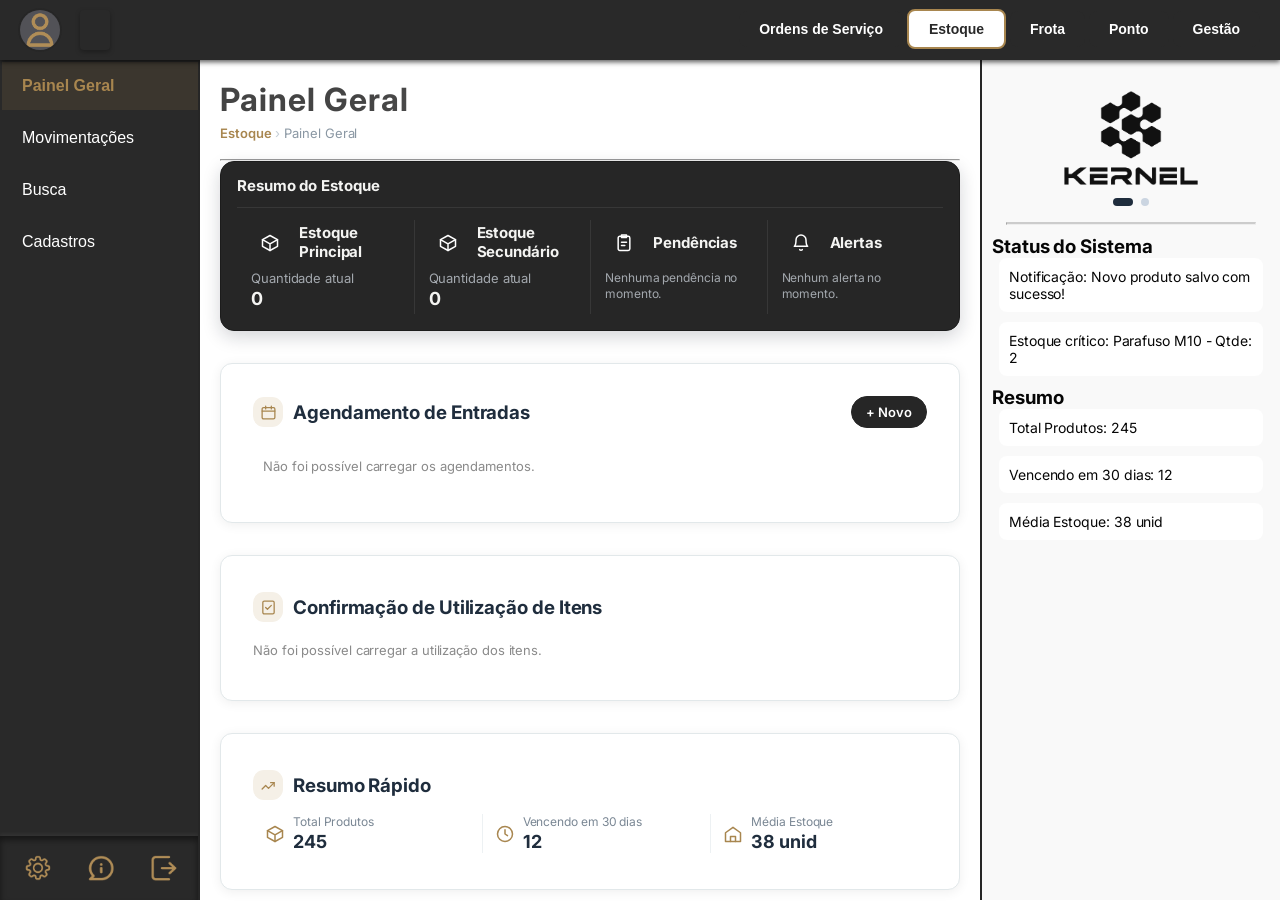
==== HTML/almoxarifado.html @ 7eb77202 "Estoque: Baixa, nota fiscal na Entrada com outros nomes do item, botões afastados dos campos Co-Auth" ====
<!DOCTYPE html>
<html lang="pt-BR">
<head>
  <meta charset="UTF-8" />
  <meta name="viewport" content="width=device-width, initial-scale=1" />
  <link rel="stylesheet" href="../CSS/geral.css?v=72" />
  <link rel="stylesheet" href="../CSS/almoxarifado.css?v=9" />
  <link rel="stylesheet" href="../CSS/ajuda.css?v=4" />
  <link rel="icon" href="../IMG/Icone.png" type="image/png">
  <title>Estoque</title>
  <style>
    #colunas-visiveis {
      margin: 10px 0;
      display: none;
    }

    #colunas-visiveis label {
      display: block;
      margin-bottom: 5px;
    }

    .tabela-produtos div {
      overflow-x: auto;
      max-height: 400px;
      border: 1px solid #ccc;
      padding: 10px;
      border-radius: 8px;
      background-color: #fff;
    }
  </style>
</head>
<body>
  <!-- Menu lateral Almoxarifado -->
  <div class="menu">
    <button class="tab-btn active" data-tab="gerenciamento" data-nav-label="Painel" data-nav-icone="painel">Painel Geral</button>
    <button class="tab-btn" data-tab="movimentacoes" data-nav-label="Movimentações" data-nav-icone="movimentacoes">Movimentações</button>

    <!-- <button class="tab-btn" data-tab="consultas-produtos">Produtos</button> -->
    <button class="tab-btn" data-tab="busca" data-nav-label="Busca" data-nav-icone="busca">Busca</button>
    <button class="tab-btn" data-tab="requisitantes" data-nav-label="Cadastros" data-nav-icone="cadastros">Cadastros</button>
    <!-- <button class="tab-btn" data-tab="consultas-relatorio">Relatório</button> -->
    <div class="menu-bottom">
      <button class="menu-icon-btn" id="btn-config">
        <img src="../IMG/configuracoes.png" alt="Configurações">
      </button>
      <button class="menu-icon-btn" id="btn-info">
        <img src="../IMG/info.png" alt="Informações">
      </button>
      <button class="menu-icon-btn" id="btn-logout">
        <img src="../IMG/sair.png" alt="Sair">
      </button>
    </div>
  </div>

  <!-- Barra superior com informações da conta e navegação rápida -->
  <div class="top-bar">
    <div class="top-bar-left">
      <!-- Marca no topo: só aparece em celular/tablet (ver geral.css) -->
      <img src="../IMG/Logoescura.png" alt="KERNEL" class="top-bar-logo">
      <span class="account-info">
        <img src="../IMG/user-icon.png" alt="Usuário" class="user-icon">
        <span id="logged-user"></span>
        <span id="modulo-ativo">Estoque</span>
      </span>
    </div>
    <div class="top-bar-right">
      <button class="top-tab" id="ordens-tab">Ordens de Serviço</button>
      <button class="top-tab active" id="almoxarifado-tab">Estoque</button>
      <button class="top-tab" id="frota-tab">Frota</button>
      <button class="top-tab" id="jornada-tab">Ponto</button>
      <button class="top-tab" id="gestao-tab">Gestão</button>
    </div>
  </div>

  <!-- Conteúdo principal Almoxarifado -->
  <div class="content">
    <!-- Painel principal: Gerenciamento -->
    <div id="gerenciamento" class="tab-content active">
      <h2 class="aba-legenda">Painel Geral</h2>
      <hr class="aba-linha">
      <div class="painel-resumo">
        <div class="painel-resumo-cabecalho">
          <span class="painel-resumo-titulo">Resumo do Estoque</span>
        </div>
      <div class="painel-cards painel-cards-largos">
        <!-- Estoque Principal -->
        <div class="painel-card" data-ir-aba="busca" title="Ver itens em estoque">
          <div class="painel-card-topo">
            <span class="painel-card-icone painel-icone-teal">
              <svg viewBox="0 0 24 24" fill="none" stroke="currentColor" stroke-width="1.8" stroke-linecap="round" stroke-linejoin="round" aria-hidden="true">
                <path d="M21 8 12 3 3 8v8l9 5 9-5V8z"/><path d="m3 8 9 5 9-5M12 13v8"/>
              </svg>
            </span>
            <h3 class="painel-card-titulo">Estoque Principal</h3>
          </div>
          <div id="estoque-principal-info" class="painel-card-corpo">
            <p><span class="painel-card-label">Quantidade atual</span><b class="painel-card-valor painel-card-valor-compacto">0</b></p>
          </div>
        </div>
        <!-- Estoque Secundário -->
        <div class="painel-card" data-ir-aba="busca" title="Ver itens em estoque">
          <div class="painel-card-topo">
            <span class="painel-card-icone painel-icone-teal">
              <svg viewBox="0 0 24 24" fill="none" stroke="currentColor" stroke-width="1.8" stroke-linecap="round" stroke-linejoin="round" aria-hidden="true">
                <path d="M21 8 12 3 3 8v8l9 5 9-5V8z"/><path d="m3 8 9 5 9-5M12 13v8"/>
              </svg>
            </span>
            <h3 class="painel-card-titulo">Estoque Secundário</h3>
          </div>
          <div id="estoque-secundario-info" class="painel-card-corpo">
            <p><span class="painel-card-label">Quantidade atual</span><b class="painel-card-valor painel-card-valor-compacto">0</b></p>
          </div>
        </div>
        <!-- Pendências -->
        <div class="painel-card" data-ir-aba="movimentacoes" data-ir-sub="btn-devolucao1" title="Ver devoluções">
          <div class="painel-card-topo">
            <span class="painel-card-icone painel-icone-vermelho">
              <svg viewBox="0 0 24 24" fill="none" stroke="currentColor" stroke-width="1.8" stroke-linecap="round" stroke-linejoin="round" aria-hidden="true">
                <rect x="5" y="4" width="14" height="17" rx="2"/><path d="M9 2.5h6v3H9zM9 11h6M9 15h4"/>
              </svg>
            </span>
            <h3 class="painel-card-titulo">Pendências</h3>
          </div>
          <div id="pendencias-info" class="painel-card-corpo">
            <ul >
              <li>Nenhuma pendência no momento.</li>
            </ul>
          </div>
        </div>
        <!-- Alertas -->
        <div class="painel-card" data-ir-aba="busca" title="Ver itens em estoque">
          <div class="painel-card-topo">
            <span class="painel-card-icone painel-icone-ambar">
              <svg viewBox="0 0 24 24" fill="none" stroke="currentColor" stroke-width="1.8" stroke-linecap="round" stroke-linejoin="round" aria-hidden="true">
                <path d="M18 8.5a6 6 0 1 0-12 0c0 6-2 7.5-2 7.5h16s-2-1.5-2-7.5z"/><path d="M10.5 20a2 2 0 0 0 3 0"/>
              </svg>
            </span>
            <h3 class="painel-card-titulo">Alertas</h3>
          </div>
          <div id="alertas-info" class="painel-card-corpo">
            <ul >
              <li>Nenhum alerta no momento.</li>
            </ul>
          </div>
        </div>
      </div>
      </div>

      <!-- Agendamento de Entradas no Estoque -->
      <div class="inline-style-40a339">
        <div class="painel-secao-topo">
          <h3 class="inline-style-5fd781">
            <span class="painel-card-icone painel-card-icone-pequeno painel-icone-teal">
              <svg viewBox="0 0 24 24" fill="none" stroke="currentColor" stroke-width="1.8" stroke-linecap="round" stroke-linejoin="round" aria-hidden="true">
                <rect x="3" y="5" width="18" height="16" rx="2"/><path d="M3 10h18M8 3v4M16 3v4"/>
              </svg>
            </span>
            Agendamento de Entradas
          </h3>
          <button type="button" class="agenda-novo-btn" id="agenda-novo-btn">+ Novo</button>
        </div>
        <form class="agenda-form" id="agenda-form" hidden>
          <label>Data agendada<input type="date" id="agenda-data" required /></label>
          <label>Previsão de entrega<input type="date" id="agenda-previsao" /></label>
          <label>Nº da nota<input type="text" id="agenda-nota" maxlength="100" /></label>
          <label>Fornecedor<input type="text" id="agenda-fornecedor" maxlength="255" /></label>
          <label class="agenda-form-largo">Destinação<input type="text" id="agenda-destinacao" maxlength="255" placeholder="Ex.: Almoxarifado Central" /></label>
          <div class="agenda-form-acoes agenda-form-largo">
            <button type="button" class="agenda-cancelar" id="agenda-cancelar">Cancelar</button>
            <button type="submit" class="btn-primario agenda-salvar">Salvar agendamento</button>
          </div>
          <p class="agenda-erro agenda-form-largo" id="agenda-erro" hidden></p>
        </form>
        <div id="agendamento-entradas-info" class="agenda-lista"><div class="carregando-inline" role="status"><span class="carregando-inline-logo"></span><span class="carregando-inline-texto">Carregando...</span></div></div>
      </div>

      <!-- Utilização e devolução de itens -->
      <div class="inline-style-5d47ce">
        <div class="painel-secao-topo">
          <h3 class="inline-style-7bbfe0">
            <span class="painel-card-icone painel-card-icone-pequeno painel-icone-teal">
              <svg viewBox="0 0 24 24" fill="none" stroke="currentColor" stroke-width="1.8" stroke-linecap="round" stroke-linejoin="round" aria-hidden="true">
                <rect x="4" y="3" width="16" height="18" rx="2"/><path d="m8 12 2.5 2.5L16 9"/>
              </svg>
            </span>
            Confirmação de Utilização de Itens
          </h3>
        </div>
        <div id="confirmacao-utilizacao-info" class="utilizacao-lista"><div class="carregando-inline" role="status"><span class="carregando-inline-logo"></span><span class="carregando-inline-texto">Carregando...</span></div></div>
      </div>

      <!-- Resumo Rápido -->
      <div class="inline-style-5d47ce almox-resumo">
        <div class="painel-secao-topo">
          <h3 class="inline-style-7bbfe0">
            <span class="painel-card-icone painel-card-icone-pequeno painel-icone-teal">
              <svg viewBox="0 0 24 24" fill="none" stroke="currentColor" stroke-width="1.8" stroke-linecap="round" stroke-linejoin="round" aria-hidden="true">
                <path d="M3 17l5-5 4 4 8-8"/><path d="M15 8h5v5"/>
              </svg>
            </span>
            Resumo Rápido
          </h3>
        </div>
        <div class="almox-resumo-grid">
          <div class="almox-resumo-item">
            <span class="almox-resumo-icone">
              <svg viewBox="0 0 24 24" fill="none" stroke="currentColor" stroke-width="1.8" stroke-linecap="round" stroke-linejoin="round" aria-hidden="true">
                <path d="M21 8 12 3 3 8v8l9 5 9-5V8z"/><path d="m3 8 9 5 9-5M12 13v8"/>
              </svg>
            </span>
            <span class="almox-resumo-label">Total Produtos</span>
            <b class="almox-resumo-valor" id="resumo-total-produtos">245</b>
          </div>
          <div class="almox-resumo-item">
            <span class="almox-resumo-icone">
              <svg viewBox="0 0 24 24" fill="none" stroke="currentColor" stroke-width="1.8" stroke-linecap="round" stroke-linejoin="round" aria-hidden="true">
                <circle cx="12" cy="12" r="9"/><path d="M12 7v5l3 2"/>
              </svg>
            </span>
            <span class="almox-resumo-label">Vencendo em 30 dias</span>
            <b class="almox-resumo-valor" id="resumo-vencendo-30-dias">12</b>
          </div>
          <div class="almox-resumo-item">
            <span class="almox-resumo-icone">
              <svg viewBox="0 0 24 24" fill="none" stroke="currentColor" stroke-width="1.8" stroke-linecap="round" stroke-linejoin="round" aria-hidden="true">
                <path d="M3 10.5 12 4l9 6.5V21H3z"/><path d="M9 21v-6h6v6"/>
              </svg>
            </span>
            <span class="almox-resumo-label">Média Estoque</span>
            <b class="almox-resumo-valor" id="resumo-media-estoque">38 unid</b>
          </div>
        </div>
      </div>
    </div>

    <!-- Aba Busca -->
    <div id="busca" class="tab-content">
      <h2 class="aba-legenda">Busca</h2>
      <hr class="aba-linha">

      <!-- Controles principais de busca -->
      <form id="form-busca">
        <div class="busca-controles">
          <div class="busca-controle-item">
            <label for="tipo-busca">Buscar em:</label>
            <select id="tipo-busca" name="tipo-busca" required>
              <option value="produtos" selected>Produtos</option>
              <option value="kits">Kits</option>
              <option value="retiradas">Retiradas</option>
              <option value="devolucoes">Devoluções</option>
              <option value="fornecedores">Fornecedores</option>
              <option value="requisitantes">Requisitantes</option>
            </select>
          </div>
          <div class="busca-controle-item">
            <label>Período:</label>
            <div style="display: flex; gap: 6px; align-items: center;">
              <input type="date" id="data-inicio" name="data-inicio">
              <span style="font-size: 13px; color: #888;">a</span>
              <input type="date" id="data-fim" name="data-fim">
            </div>
          </div>
          <button type="submit" class="btn-primario">Buscar</button>
        </div>
      </form>

      <!-- ===== BLOCO: PRODUTOS ===== -->
      <div id="busca-bloco-produtos" class="busca-bloco">
        <!-- Filtros de produtos -->
        <div class="busca-filtros">
          <div class="busca-filtro-item">
            <label for="nome-produto-consulta">Nome do Produto</label>
            <input type="text" id="nome-produto-consulta" name="nome-produto-consulta" placeholder="Filtrar por nome..." />
          </div>
          <div class="busca-filtro-item">
            <label for="codigo-produto-consulta">Código</label>
            <input type="text" id="codigo-produto-consulta" name="codigo-produto-consulta" placeholder="Filtrar por código..." />
          </div>
          <div class="busca-filtro-item">
            <label for="categoria-produto-consulta">Categoria</label>
            <select id="categoria-produto-consulta" name="categoria-produto-consulta">
              <option value="">Todas</option>
              <option value="MATERIAL DE ESCRITÓRIO">MATERIAL DE ESCRITÓRIO</option>
              <option value="EPI">EPI</option>
              <option value="FERRAMENTA">FERRAMENTA</option>
              <option value="MATERIAL ELÉTRICO">MATERIAL ELÉTRICO</option>
              <option value="MATERIAL PARA IMPLANTAÇÃO">MATERIAL PARA IMPLANTAÇÃO</option>
              <option value="INFORMÁTICA">INFORMÁTICA</option>
            </select>
          </div>
        </div>
        <!-- Seletor de colunas -->
        <div class="busca-colunas-controle">
          <button type="button" id="toggle-colunas" class="btn-toggle-colunas">Escolha as colunas a serem exibidas</button>
          <div id="toggle-colunas-container" class="colunas-selector-container">
            <div id="colunas-visiveis-busca"></div>
          </div>
        </div>
        <!-- Tabela de produtos -->
        <div id="produtos-tabela-bloco" class="tabela-produtos">
          <table id="Lista-dos-produtos" class="estilo-tabela">
            <thead>
              <tr>
                <th data-coluna="id">ID</th>
                <th data-coluna="nome-produto">Nome do Produto</th>
                <th data-coluna="codigo">Código</th>
                <th data-coluna="marca">Marca</th>
                <th data-coluna="categoria">Categoria</th>
                <th data-coluna="unidade-medida">Unidade de Medida</th>
                <th data-coluna="numero-serie">Número de Série</th>
                <th data-coluna="patrimonio">Patrimônio</th>
                <th data-coluna="local">Local</th>
                <th data-coluna="estoque">Estoque</th>
                <th data-coluna="quantidade">Quantidade</th>
                <th data-coluna="estoque-minimo">Estoque Mínimo</th>
                <th data-coluna="custo">Custo</th>
                <th data-coluna="data-compra">Data de Compra</th>
                <th data-coluna="numero-nota">Número da Nota</th>
                <th data-coluna="fornecedor">Fornecedor</th>
                <th data-coluna="data-validade">Data de Validade</th>
                <th data-coluna="termino-garantia">Término da Garantia</th>
                <th data-coluna="outras-informacoes">Outras Informações</th>
                <th data-coluna="imagem">Imagem</th>
              </tr>
            </thead>
            <tbody></tbody>
          </table>
        </div>
      </div>

      <!-- ===== BLOCO: KITS ===== -->
      <div id="busca-bloco-kits" class="busca-bloco" style="display:none;">
        <!-- Filtros de kits -->
        <div class="busca-filtros">
          <div class="busca-filtro-item">
            <label for="nome-kit-busca">Nome do Kit</label>
            <input type="text" id="nome-kit-busca" name="nome-kit-busca" placeholder="Filtrar por nome do kit..." />
          </div>
        </div>
        <!-- Seletor de colunas -->
        <div class="busca-colunas-controle">
          <button type="button" id="toggle-colunas-kits-busca" class="btn-toggle-colunas">Escolha as colunas a serem exibidas</button>
          <div id="toggle-colunas-container-kits-busca" class="colunas-selector-container">
            <div id="colunas-visiveis-kits"></div>
          </div>
        </div>
        <!-- Tabela de kits -->
        <div class="tabela-produtos">
          <table id="tabela-kits-lista" class="estilo-tabela">
            <thead>
              <tr>
                <th data-coluna="nome-do-kit">Nome do Kit</th>
                <th data-coluna="produto">Produto</th>
                <th data-coluna="quantidade">Quantidade</th>
                <th data-coluna="categoria">Categoria</th>
                <th data-coluna="observacao">Observação</th>
                <th data-coluna="imagens">Imagens</th>
              </tr>
            </thead>
            <tbody></tbody>
          </table>
        </div>
      </div>

      <!-- ===== BLOCO: RETIRADAS ===== -->
      <div id="busca-bloco-retiradas" class="busca-bloco" style="display:none;">
        <div class="busca-filtros">
          <div class="busca-filtro-item">
            <label for="filtro-retirada-requisitante">Requisitante</label>
            <input type="text" id="filtro-retirada-requisitante" placeholder="Filtrar por requisitante..." />
          </div>
          <div class="busca-filtro-item">
            <label for="filtro-retirada-produto">Produto</label>
            <input type="text" id="filtro-retirada-produto" placeholder="Filtrar por produto..." />
          </div>
        </div>
        <div class="tabela-produtos">
          <table id="tabela-retiradas-lista" class="estilo-tabela">
            <thead>
              <tr>
                <th data-coluna="id">ID</th>
                <th data-coluna="data">Data</th>
                <th data-coluna="requisitante">Requisitante</th>
                <th data-coluna="produto">Produto</th>
                <th data-coluna="quantidade">Quantidade</th>
                <th data-coluna="local">Local</th>
                <th data-coluna="observacao">Observação</th>
              </tr>
            </thead>
            <tbody></tbody>
          </table>
        </div>
      </div>

      <!-- ===== BLOCO: DEVOLUÇÕES ===== -->
      <div id="busca-bloco-devolucoes" class="busca-bloco" style="display:none;">
        <div class="busca-filtros">
          <div class="busca-filtro-item">
            <label for="filtro-devolucao-requisitante">Requisitante</label>
            <input type="text" id="filtro-devolucao-requisitante" placeholder="Filtrar por requisitante..." />
          </div>
          <div class="busca-filtro-item">
            <label for="filtro-devolucao-produto">Produto</label>
            <input type="text" id="filtro-devolucao-produto" placeholder="Filtrar por produto..." />
          </div>
        </div>
        <div class="tabela-produtos">
          <table id="tabela-devolucoes-lista" class="estilo-tabela">
            <thead>
              <tr>
                <th data-coluna="id">ID</th>
                <th data-coluna="data">Data</th>
                <th data-coluna="requisitante">Requisitante</th>
                <th data-coluna="produto">Produto</th>
                <th data-coluna="quantidade">Quantidade</th>
                <th data-coluna="observacao">Observação</th>
              </tr>
            </thead>
            <tbody></tbody>
          </table>
        </div>
      </div>

      <!-- ===== BLOCO: FORNECEDORES ===== -->
      <div id="busca-bloco-fornecedores" class="busca-bloco" style="display:none;">
        <div class="busca-filtros">
          <div class="busca-filtro-item">
            <label for="filtro-fornecedor-nome">Nome do Fornecedor</label>
            <input type="text" id="filtro-fornecedor-nome" placeholder="Filtrar por nome..." />
          </div>
        </div>
        <div class="tabela-produtos">
          <table id="tabela-fornecedores-lista" class="estilo-tabela">
            <thead>
              <tr>
                <th data-coluna="id">ID</th>
                <th data-coluna="nome">Nome</th>
                <th data-coluna="cnpj">CNPJ</th>
                <th data-coluna="telefone">Telefone</th>
                <th data-coluna="email">E-mail</th>
                <th data-coluna="endereco">Endereço</th>
              </tr>
            </thead>
            <tbody></tbody>
          </table>
        </div>
      </div>

      <!-- ===== BLOCO: REQUISITANTES ===== -->
      <div id="busca-bloco-requisitantes" class="busca-bloco" style="display:none;">
        <div class="busca-filtros">
          <div class="busca-filtro-item">
            <label for="filtro-requisitante-nome">Nome do Requisitante</label>
            <input type="text" id="filtro-requisitante-nome" placeholder="Filtrar por nome..." />
          </div>
        </div>
        <div class="tabela-produtos">
          <table id="tabela-requisitantes-lista" class="estilo-tabela">
            <thead>
              <tr>
                <th data-coluna="id">ID</th>
                <th data-coluna="nome">Nome</th>
                <th data-coluna="setor">Setor</th>
                <th data-coluna="cargo">Cargo</th>
                <th data-coluna="telefone">Telefone</th>
              </tr>
            </thead>
            <tbody></tbody>
          </table>
        </div>
      </div>

    </div>

    <!-- Aba Movimentações -->
    <div id="movimentacoes" data-secao="Movimentações" class="tab-content">
      <div class="entrada-header">
        <h2 class="aba-legenda">Entrada</h2>
        <div class="opcoes-abas">
          <button id="btn-entrada1" class="top-tab2" style="color: #A8864F; border: 2px solid #A8864F;">Entrada</button>
          <button id="btn-retirada1"class="top-tab2" data-tab="retiradas">Retirada</button>
          <button id="btn-devolucao1"class="top-tab2" data-tab="devolucao">Devolução</button>
          <button id="btn-transferencia1" class="top-tab2">Transferência</button>
          <button id="btn-baixa1" class="top-tab2">Baixa</button>
          </div>
        </div>
        <hr class="aba-linha">
      <!-- Itens da nota carregada (SCRIPT/entrada-nota.js) -->
      <div id="entrada-nota" class="entrada-nota" hidden></div>
      <!-- Conteúdo da antiga aba Entrada -->
      <form id="form-entrada-produto" novalidate>
        <div class="form-group linha inline-style-f12ec8">
          <!-- Coluna 1: Identificação -->
          <div class="form-coluna">
            <div>
              <label for="id">ID</label>
              <input type="number" id="id-entrada" name="id" required />
            </div>
            <div>
              <label for="codigo">CÓDIGO</label>
              <input type="text" id="codigo-entrada" name="codigo" required />
            </div>
            <div>
              <label for="nome-produto">NOME DO PRODUTO</label>
              <input type="text" id="nome-produto-entrada" name="nome-produto" required />
            </div>
            <div>
              <label for="categoria">CATEGORIA</label>
              <select id="categoria-entrada" name="categoria" required>
                <option value="">Selecione</option>
                <option value="Elétrico">Elétrico</option>
                <option value="Mecânico">Mecânico</option>
                <option value="Hidráulico">Hidráulico</option>
              </select>
            </div>
            <div>
              <label for="quantidade">QUANTIDADE</label>
              <input type="number" id="quantidade-entrada" name="quantidade" required />
            </div>
            <div>
              <label for="numero-serie">NÚMERO DE SÉRIE</label>
              <input type="text" id="numero-serie-entrada" name="numero-serie" />
            </div>
          </div>
          <!-- Coluna 2: Logística e origem -->
          <div class="form-coluna">
            <div>
              <label for="unid-medida">UNIDADE DE MEDIDA</label>
              <select id="unid-medida-entrada" name="unid-medida" required>
                <option value="">Selecione</option>
                <option value="cm">Centímetro</option>
                <option value="m">Metro</option>
                <option value="unidade">Unidade</option>
                <option value="litro">Litro</option>
                <option value="kg">Kg</option>
              </select>
            </div>
            <div>
              <label for="estoque-minimo">ESTOQUE MÍNIMO</label>
              <input type="number" id="estoque-minimo-entrada" name="estoque-minimo" />
            </div>
            <div>
              <label for="numero-nota">NÚMERO DA NOTA</label>
              <input type="text" id="numero-nota-entrada" name="numero-nota"
                     pattern="[\d\-.,/ ]*" title="Apenas números e os caracteres - . , / são permitidos" />
            </div>
            <div>
              <label for="fornecedor">FORNECEDOR</label>
              <select id="fornecedor-entrada" name="fornecedor" required>
                <option value="">Selecione</option>
                <option value="Fornecedor X">BMB MATERIAL DE CONSTRUCAO S.A.</option>

                <option value="Fornecedor Y">Fornecedor Y</option>
              </select>
            </div>
            <div>
              <label for="patrimonio-entrada">PATRIMÔNIO</label>
              <select id="patrimonio" name="patrimonio" required>
                <option value="">Selecione</option>
                <option value="Duque de caxias">Contrato 1</option>
                <option value="Volta redonda">Contrato 2</option>
              </select>
            </div>
            <div>
              <label for="local-estoque-entrada">LOCAL ESTOQUE</label>
              <select id="local-estoque" name="local-estoque" required>
                <option value="">Selecione</option>
                <option value="Almoxarifado">Estoque</option>
                <option value="Depósito Central">Estoque</option>
              </select>
            </div>
          </div>

          <!-- Coluna 3: Financeiro + Imagem -->
          <div class="form-coluna">
            <div class="image-preview-container mov-alto2">
              <img id="preview-entrada" src="../IMG/Sem_imagem.png" alt="Ícone de imagem" class="image-preview-img"  onerror="this.onerror=null;this.src='../IMG/Sem_imagem.png';" />
            </div>
            <div>
              <label for="custo">CUSTO</label>
              <input type="text" id="custo-entrada" name="custo" class="custo-input" required />
            </div>
            <div>
              <label for="garantia">TERMINO DA GARANTIA</label>
              <input type="date" id="garantia-entrada" name="garantia" />
            </div>
            <div>
              <label for="data-validade">DATA VALIDADE</label>
              <input type="date" id="data-validade-entrada" name="data-validade" />
            </div>
              <div>
              <label for="data-compra">DATA DA COMPRA</label>
              <input type="date" id="data-compra-entrada" name="data-compra" />
            </div>
          </div>
        </div>

        <div class="entrada-rodape">
          <div class="entrada-contratos" id="entrada-contratos">
            <div class="entrada-contratos-cabecalho">
              <span class="entrada-contratos-titulo">Contratos</span>
              <span class="entrada-contratos-ajuda" id="entrada-contratos-resumo">Sem contrato: o item fica livre para qualquer contrato.</span>
              <button type="button" id="entrada-contratos-add" class="entrada-contratos-add">+ Reservar para um contrato</button>
            </div>
            <div id="entrada-contratos-linhas"></div>
          </div>
          <div class="entrada-acoes">
            <button type="button" id="btn-carregar-nota" class="btn-secundario">Carregar nota (XML)</button>
            <button id="btn-add" class="btn-primario" type="submit">Salvar entrada</button>
          </div>
        </div>
        <input type="file" id="input-carregar-nota-movimentacao" accept=".xml,text/xml,application/xml" style="display: none;">
        <div class="entrada-feedback" id="entrada-feedback" hidden></div>
      </form>
    </div>


        <!-- Aba Transferência -->
    <div id="transferencia" data-secao="Movimentações" class="tab-content">
      <div class="entrada-header">
        <h2 class="aba-legenda">Transferência</h2>
        <div class="opcoes-abas">
        <button id="btn-entrada2" class="top-tab2">Entrada</button>
        <button id="btn-retirada2"class="top-tab2" data-tab="retiradas">Retirada</button>
        <button id="btn-devolucao2"class="top-tab2" data-tab="devolucao">Devolução</button>
        <button id="btn-transferencia2" class="top-tab2"style=" color: #A8864F; border: 2px solid #A8864F;">Transferência</button>
        <button id="btn-baixa2" class="top-tab2">Baixa</button>
      </div>
      </div>
      <hr class="aba-linha">
      <form id="form-transferencia">
       <!-- Conteúdo da antiga aba transferência -->
        <button type="submit">Salvar Transferência</button>
      </form>
    </div>


            <!-- Aba Baixa -->
    <div id="baixa" data-secao="Movimentações" class="tab-content">
      <div class="entrada-header">
        <h2 class="aba-legenda">Baixa</h2>
        <div class="opcoes-abas">
        <button id="btn-entrada3" class="top-tab2">Entrada</button>
        <button id="btn-retirada3"class="top-tab2" data-tab="retiradas">Retirada</button>
        <button id="btn-devolucao3"class="top-tab2" data-tab="devolucao">Devolução</button>
        <button id="btn-transferencia3" class="top-tab2">Transferência</button>
        <button id="btn-baixa3" class="top-tab2"style=" color: #A8864F; border: 2px solid #A8864F;">Baixa</button>
      </div>
      </div>
      <hr class="aba-linha">
      <form id="form-baixa" novalidate>
        <div class="form-group linha inline-style-f12ec8">
          <div class="form-coluna">
            <div>
              <label for="baixa-data">DATA</label>
              <input type="date" id="baixa-data" required />
            </div>
            <div>
              <label for="baixa-motivo">MOTIVO</label>
              <select id="baixa-motivo" required>
                <option value="">Selecione</option>
                <option>Avaria</option>
                <option>Perda</option>
                <option>Vencimento</option>
                <option>Furto ou extravio</option>
                <option>Consumo interno</option>
                <option>Descarte</option>
                <option>Outro</option>
              </select>
            </div>
            <div>
              <label for="baixa-responsavel">RESPONSÁVEL</label>
              <input type="text" id="baixa-responsavel" />
            </div>
          </div>
          <div class="form-coluna">
            <div class="mov-alto3">
              <label for="baixa-observacao">OBSERVAÇÃO</label>
              <textarea id="baixa-observacao"></textarea>
            </div>
          </div>
          <div class="form-coluna">
            <div>
              <label for="baixa-produto">PRODUTO</label>
              <input type="text" id="baixa-produto" list="lista-produtos-baixa" autocomplete="off" required />
              <datalist id="lista-produtos-baixa"></datalist>
            </div>
            <div>
              <label for="baixa-quantidade">QUANTIDADE</label>
              <input type="number" id="baixa-quantidade" min="1" required />
            </div>
            <div>
              <label>SALDO ATUAL</label>
              <div class="mov-saldo" id="baixa-saldo">Escolha o produto</div>
            </div>
          </div>
        </div>
        <div class="entrada-feedback" id="baixa-feedback" hidden></div>
        <div class="form-buttons">
          <button type="button" id="baixa-cancelar" class="btn-secundario">Limpar</button>
          <button type="submit" id="baixa-salvar" class="btn-primario">Registrar baixa</button>
        </div>
      </form>
      <div class="tabela-itens">
        <h3>Baixas registradas</h3>
        <div class="tabela-produtos">
          <table id="tabela-baixas" class="estilo-tabela">
            <thead>
              <tr><th>Data</th><th>Item</th><th>Quantidade</th><th>Motivo</th><th>Responsável</th><th>Observação</th></tr>
            </thead>
            <tbody><tr><td colspan="6">Nenhuma baixa registrada.</td></tr></tbody>
          </table>
        </div>
      </div>
    </div>

    <!-- Aba Retiradas -->
    <div id="retiradas" data-secao="Movimentações" class="tab-content">
      <div class="entrada-header">
      <h2 class="aba-legenda">Retirada</h2>
        <div class="opcoes-abas">
          <button id="btn-entrada4" class="top-tab2" >Entrada</button>
          <button id="btn-retirada4"class="top-tab2" data-tab="retiradas"style="color: #A8864F; border: 2px solid #A8864F;">Retirada</button>
          <button id="btn-devolucao4"class="top-tab2" data-tab="devolucao">Devolução</button>
          <button id="btn-transferencia4" class="top-tab2">Transferência</button>
          <button id="btn-baixa4" class="top-tab2">Baixa</button>
        </div>
      </div>
      <hr class="aba-linha">
      <form id="form-retiradas">
        <div class="form-group linha inline-style-f12ec8">
          <!-- Coluna esquerda: ID, DATA, REQUISITANTE, RESPONSÁVEL -->
          <div class="form-coluna">
            <div>
              <label for="retirada-id">ID DA RETIRADA</label>
              <input  id="retirada-id" name="retirada-id" required readonly />
            </div>
            <div>
              <label for="retirada-data">DATA</label>
              <input type="date" id="retirada-data" name="retirada-data" required />
            </div>
            <div>
              <label for="retirada-contrato">CONTRATO</label>
              <select id="retirada-contrato" name="retirada-contrato">
                <option value="">Sem contrato (só estoque livre)</option>
              </select>
            </div>
            <div>
              <label for="retirada-requisitante">REQUISITANTE</label>
              <select id="retirada-requisitante" name="retirada-requisitante" required>
                <option value="">Selecione</option>
                <option value="Setor A">Setor A</option>
                <option value="Setor B">Setor B</option>
                <option value="Setor C">Setor C</option>
              </select>
            </div>
            <div>
              <label for="retirada-responsavel">RESPONSÁVEL</label>
              <input type="text" id="retirada-responsavel" name="retirada-responsavel" required class="inline-style-199b6f" />
            </div>
          </div>
          <!-- Coluna central: LOCAL, FINALIDADE, OBSERVAÇÕES -->
          <div class="form-coluna">
            <div>
              <label for="retirada-local">LOCAL DE DESTINO</label>
              <select id="retirada-local" name="retirada-local" required class="inline-style-199b6f">
                <option value="">Selecione</option>
                <option value="Obra A">Obra A</option>
                <option value="Obra B">Obra B</option>
                <option value="Outro">Outro</option>
              </select>
            </div>
            <div id="outro-local-container" hidden>
              <label for="retirada-outro-local">INFORME O LOCAL</label>
              <input type="text" id="retirada-outro-local" name="retirada-outro-local" class="inline-style-199b6f" />
            </div>
            <div>
              <label for="retirada-finalidade">FINALIDADE</label>
              <select id="retirada-finalidade" name="retirada-finalidade" required class="inline-style-199b6f">
                <option value="">Selecione</option>
                <option value="Manutenção">Manutenção</option>
                <option value="Instalação">Instalação</option>
                <option value="Reposição">Reposição</option>
                <option value="Estoque externo">Estoque externo</option>
              </select>
            </div>
            <div class="mov-alto3">
              <label for="retirada-observacoes">OBSERVAÇÕES</label>
              <textarea id="retirada-observacoes" name="retirada-observacoes" class="inline-style-23811f"></textarea>
            </div>
          </div>
          <!-- Coluna direita: Imagem e Produto -->
          <div class="form-coluna">
            <img id="retirada-produto-img" src="../IMG/Sem_imagem.png" alt="Imagem do Produto" class="inline-style-9c7011 mov-alto2" onerror="this.onerror=null;this.src='../IMG/Sem_imagem.png';">
            <div class="inline-style-199b6f">
              <label for="retirada-produto">PRODUTO</label>
              <input type="text" id="retirada-produto" name="retirada-produto" list="lista-produtos" class="inline-style-199b6f" />
              <datalist id="lista-produtos">
                <option value="Parafuso M10">
                <option value="Fita Isolante">
                <option value="Tinta Branca">
                <option value="Lâmpada LED">
                <option value="Cimento">
              </datalist>
            </div>
            <div class="inline-style-199b6f">
              <label for="retirada-quantidade">QUANTIDADE</label>
              <input type="number" id="retirada-quantidade" name="retirada-quantidade" min="1" class="inline-style-199b6f" />
              <div class="retirada-aviso-contrato" id="retirada-aviso-contrato" role="alert" hidden></div>
            </div>
          </div>
        </div>
        <div class="form-buttons">
          <button type="button" id="btn-cancelar" class="btn-secundario">Cancelar</button>
          <button type="submit" id="btn-enviar-retirada" class="btn-primario">Finalizar Retirada</button>
          <button type="button" id="btn-acrescentar-item" class="btn-secundario">Acrescentar Item</button>
        </div>
      </form>
<!--  TABELA DE RETIRADAS CORRIGIDA COM ESTILO CONSISTENTE -->
<div class="tabela-itens">
  <h3>Itens para Retirada</h3>
  <div class="tabela-produtos">
    <div style="overflow-x: auto; max-height: 400px; border: 0ch solid #ccc; padding: 10px; border-radius: 8px; background-color: #fff;">
      <table id="tabela-retiradas" class="estilo-tabela">
        <thead>
          <tr class="inline-style-881bd5">
            <th class="inline-style-f91e21">Produto</th>
            <th class="inline-style-f91e21">Quantidade</th>
            <th class="inline-style-f91e21">Destino</th>
            <th class="inline-style-f91e21">Finalidade</th>
            <th class="inline-style-f91e21">Ações</th>
          </tr>
        </thead>
        <tbody id="itens-retirada" class="inline-style-b82c65">
          <!-- Itens serão adicionados dinamicamente -->
        </tbody>
      </table>
    </div>
  </div>
</div>
    </div>

    <!-- Aba Devolução -->
    <div id="devolucao" data-secao="Movimentações" class="tab-content">
      <div class="entrada-header">
      <h2 class="aba-legenda">Devolução</h2>
      <div class="opcoes-abas">
          <button id="btn-entrada5" class="top-tab2" >Entrada</button>
          <button id="btn-retirada5"class="top-tab2" data-tab="retiradas">Retirada</button>
          <button id="btn-devolucao5"class="top-tab2" data-tab="devolucao"style="color: #A8864F; border: 2px solid #A8864F;">Devolução</button>
          <button id="btn-transferencia5" class="top-tab2">Transferência</button>
          <button id="btn-baixa5" class="top-tab2">Baixa</button>
      </div>
    </div>
      <hr class="aba-linha">
      <form id="form-devolucao">
        <div class="form-group linha inline-style-f12ec8">
          <div class="form-coluna">
            <div>
              <label for="devolucao-id">ID DA RETIRADA</label>
              <input  id="devolucao-id" name="devolucao-id" list="lista-ids-retirada" required />
              <datalist id="lista-ids-retirada">
                <!-- IDs de retiradas serão inseridos aqui via JS -->
              </datalist>
            </div>
            <div>
              <label for="devolucao-data">DATA</label>
              <input type="date" id="devolucao-data" name="devolucao-data" required />
            </div>
            <div>
              <label for="devolucao-requisitante">REQUISITANTE</label>
              <select id="devolucao-requisitante" name="devolucao-requisitante" required>
                <option value="">Selecione</option>
                <option value="Setor A">Setor A</option>
                <option value="Setor B">Setor B</option>
                <option value="Setor C">Setor C</option>
              </select>
            </div>
            <div>
              <label for="devolucao-responsavel">RESPONSÁVEL</label>
              <input type="text" id="devolucao-responsavel" name="devolucao-responsavel" required />
            </div>
          </div>
          <div class="form-coluna">
            <div class="mov-alto4">
              <label for="devolucao-observacao">OBSERVAÇÃO</label>
              <textarea id="devolucao-observacao" name="devolucao-observacao"></textarea>
            </div>
          </div>
          <div class="form-coluna">
            <div class="image-preview-container mov-alto2" id="devolucao-image-preview-container">
              <img id="devolucao-produto-img" src="../IMG/Sem_imagem.png" alt="Imagem do Produto" class="image-preview-img"  onerror="this.onerror=null;this.src='../IMG/Sem_imagem.png';" />
            </div>
            <div>
              <label for="devolucao-produto">PRODUTO</label>
              <input type="text" id="devolucao-produto" name="devolucao-produto" list="lista-produtos" required />
            </div>
            <div>
              <label for="devolucao-quantidade">QUANTIDADE</label>
              <input type="number" id="devolucao-quantidade" name="devolucao-quantidade" min="1" required />
            </div>
          </div>
        </div>
        <div class="form-buttons">

          <button type="button" id="btn-cancelar-devolucao" class="btn-secundario">Cancelar</button>
          <button id="btn-adicionar-item-devolucao" type="button" class="btn-primario" >Adicionar item</button>
          <button id="btn-registro-devolucao"type="submit" class="btn-primario">Registrar Devolução</button>
        </div>
      </form>
      <div class="tabela-itens">
        <h3>Devoluções Registradas</h3>
        <div class="tabela-produtos">
          <div style="overflow-x: auto; max-height: 400px; border: 0px solid #ccc; padding: 10px;">
        <table id="tabela-devolucoes" class="estilo-tabela">
          <thead>
            <tr>
              <th>ID Retirada</th>
              <th>Produto</th>
              <th>Quantidade</th>
              <th>Requisitante</th>
              <th>Responsável</th>
              <th>Observação</th>
              <th>Data</th>
            </tr>
          </thead>
          <tbody id="itens-devolucao">
            <!-- Itens de devolução serão adicionados aqui -->
          </tbody>
        </table>
       </div>
      </div>
      </div>
    </div>

    <!-- Aba Requisitantes -->
    <div id="requisitantes" data-secao="Cadastros" class="tab-content">
  <div class="entrada-header">
    <h2 class="aba-legenda">Requisitantes</h2>
    <div class="opcoes-abas">
      <button class="top-tab2" style=" color: #A8864F; border: 2px solid #A8864F;" data-tab="requisitantes">Requisitantes</button>
      <button class="top-tab2" data-tab="fornecedores">Fornecedores</button>
      <button class="top-tab2" data-tab="cadastro-produto">Produtos</button>
      <button class="top-tab2" data-tab="outros">Parâmetros</button>
      <button id="btn-kits-cadastros" class="top-tab2" data-tab="consultas-kits">Kits</button>
    </div>
  </div>
  <hr class="aba-linha">
  <!-- Conteúdo da aba Requisitantes -->
  <form id="form-requisitantes">
    <div class="form-group linha inline-style-f12ec8">
      <!-- Coluna 1: Informações do requisitante -->
      <div class="form-coluna">
        <div>
          <label for="nome-requisitante">Nome</label>
          <input type="text" id="nome-requisitante" name="nome-requisitante" required />
        </div>
        <div>
          <label for="departamento-requisitante">Departamento</label>
          <input type="text" id="departamento-requisitante" name="departamento-requisitante" required />
        </div>
        <div>
          <label for="email-requisitante">E-mail</label>
          <input type="email" id="email-requisitante" name="email-requisitante" required />
        </div>
        <div>
          <label for="telefone-requisitante">Telefone</label>
          <input type="tel" id="telefone-requisitante" name="telefone-requisitante" required />
        </div>
      </div>

      <!-- Coluna 2: Informações adicionais -->
      <div class="form-coluna">
        <div>
          <label for="cargo-requisitante">Cargo</label>
          <input type="text" id="cargo-requisitante" name="cargo-requisitante" required />
        </div>
        <div>
          <label for="observacoes-requisitante">Observações</label>
          <textarea id="observacoes-requisitante" name="observacoes-requisitante"></textarea>
        </div>
      </div>
    </div>
    <button id="btn-salvar-requisitante-cadastro" type="button" class="btn-primario btn-salvar-cadastro">Salvar Requisitante</button>
  </form>
</div>

    <!-- Aba Fornecedores -->
    <div id="fornecedores" data-secao="Cadastros" class="tab-content">
  <div class="entrada-header">
    <h2 class="aba-legenda">Fornecedores</h2>
    <div class="opcoes-abas">
    <button class="top-tab2" data-tab="requisitantes">Requisitantes</button>
    <button class="top-tab2 " style=" color: #A8864F; border: 2px solid #A8864F;" data-tab="fornecedores">Fornecedores</button>
    <button class="top-tab2" data-tab="cadastro-produto">Produtos</button>
    <button class="top-tab2" data-tab="outros">Parâmetros</button>
    <button id="btn-kits-fornecedores" class="top-tab2" data-tab="consultas-kits" style="margin-left: 12px;">Kits</button>
  </div>
</div>
      <hr class="aba-linha">
      <form id="form-fornecedores">
        <div class="form-group linha inline-style-f12ec8">
          <!-- Coluna 1: Informações do fornecedor -->
          <div class="form-coluna">
            <div>
              <label for="nome-fornecedor">Nome</label>
              <input type="text" id="nome-fornecedor" name="nome-fornecedor" required />
            </div>
            <div>
              <label for="nome-fornecedor">Representante</label>
              <input type="text" id="nome-representante" name="nome-representante" required />
            </div>
            <div>
              <label for="cnpj-fornecedor">CNPJ</label>
              <input type="text" id="cnpj-fornecedor" name="cnpj-fornecedor" required />
            </div>
            <div>
              <label for="email-fornecedor">E-mail</label>
              <input type="email" id="email-fornecedor" name="email-fornecedor" required />
            </div>
            <div>
              <label for="telefone-fornecedor">Telefone</label>
              <input type="tel" id="telefone-fornecedor" name="telefone-fornecedor" required />
            </div>
          </div>

          <!-- Coluna 2: Endereço e observações -->
          <div class="form-coluna">
            <div>
              <label for="endereco-fornecedor">Endereço</label>
              <input type="text" id="endereco-fornecedor" name="endereco-fornecedor" required />
            </div>
            <div>
              <label for="cidade-fornecedor">Cidade</label>
              <input type="text" id="cidade-fornecedor" name="cidade-fornecedor" required />
            </div>
            <div>
              <label for="estado-fornecedor">Estado</label>
              <select id="estado-fornecedor" name="estado-fornecedor" required>
                <option value="">Selecione</option>
                <option value="SP">São Paulo</option>
                <option value="RJ">Rio de Janeiro</option>
                <option value="MG">Minas Gerais</option>
                <!-- Adicione outros estados conforme necessário -->
              </select>
            </div>
            <div>
              <label for="observacoes-fornecedor">Observações</label>
              <textarea id="observacoes-fornecedor" name="observacoes-fornecedor"></textarea>
            </div>
          </div>
        </div>
        <button id="btn-salvar-fornecedor-cadastro" type="button" class="btn-primario btn-salvar-cadastro">Salvar Fornecedor</button>
      </form>

      <!-- Tabela de fornecedores removida -->
    </div>

    <!-- Aba Produtos -->
<div id="consultas-produtos" data-secao="Cadastros" class="tab-content">
  <h2 class="aba-legenda">Produtos</h2>
  <hr class="aba-linha">

  <!-- CONTAINER PRINCIPAL COM DUAS COLUNAS -->
  <div class="produtos-container" style="display: flex; gap: 20px; margin-bottom: 20px;">
    
    <!-- COLUNA 1: FORMULÁRIO DE BUSCA -->
    <div class="produtos-coluna-esquerda" style="flex: 1;">
      <form id="form-produtos-consulta">
        <div>
          <label for="cp-nome-produto-consulta">Nome do Produto</label>
          <input type="text" id="cp-nome-produto-consulta" name="nome-produto-consulta" />
        </div>

        <div>
          <label for="cp-codigo-produto-consulta">Código</label>
          <input type="text" id="cp-codigo-produto-consulta" name="codigo-produto-consulta" />
        </div>

        <div>
          <label for="cp-categoria-produto-consulta">Categoria</label>
          <select id="cp-categoria-produto-consulta" name="categoria-produto-consulta">
            <option value="">Selecione</option>
            <option value="MATERIAL DE ESCRITÓRIO">MATERIAL DE ESCRITÓRIO</option>
            <option value="EPI">EPI</option>
            <option value="FERRAMENTA">FERRAMENTA</option>
          </select>
        </div>

        <div style="margin-top: 10px;">
          <button type="button" id="cp-toggle-colunas" class="btn-toggle-colunas">Escolha as colunas a serem exibidas</button>
          <button type="button" id="toggle-colunas-kits" class="btn-toggle-colunas" style="display:none;">Escolha as colunas dos kits</button>
          <button type="submit" id="btn-listarProdutos">Buscar Produtos</button>
        </div>
      </form>

      <!-- Container de colunas visíveis -->
      <div id="toggle-colunas-container-produtos" class="colunas-selector-container">
        <div id="colunas-visiveis-produtos">
          <div id="eu-mandei-vc-deitar-produtos"> 
            <label><input type="checkbox" value="id" checked disabled> ID</label>
            <label><input type="checkbox" value="nome-produto" checked disabled> Nome do Produto</label>
            <label><input type="checkbox" value="codigo" checked> Código</label>
            <label><input type="checkbox" value="marca"> Marca</label>
            <label><input type="checkbox" value="categoria" checked> Categoria</label>
            <label><input type="checkbox" value="unidade-medida" checked> Unidade de Medida</label>
            <label><input type="checkbox" value="numero-serie"> Número de Série</label>
            <label><input type="checkbox" value="patrimonio"> Patrimônio</label>
            <label><input type="checkbox" value="local"> Local de estoque</label>
            <label><input type="checkbox" value="estoque"> Estoque</label>
            <label><input type="checkbox" value="quantidade" checked> Quantidade</label>
            <label><input type="checkbox" value="estoque-minimo" checked> Estoque Mínimo</label>
            <label><input type="checkbox" value="custo"> Custo</label>
            <label><input type="checkbox" value="data-compra"> Data de Compra</label>
            <label><input type="checkbox" value="numero-nota"> Número da Nota</label>
            <label><input type="checkbox" value="fornecedor"> Fornecedor</label>
            <label><input type="checkbox" value="data-validade"> Data de Validade</label>
            <label><input type="checkbox" value="termino-garantia"> Término da Garantia</label>
            <label><input type="checkbox" value="outras-informacoes"> Outras Informações</label>
          </div>
        </div>
      </div>
    </div>

    <!-- COLUNA 2: COMPONENTE DE IMAGEM -->
    <div class="produtos-coluna-direita" style="flex: 0 0 300px; display: flex; flex-direction: column; align-items: center;">
      <div class="image-preview-container" style="
        width: 250px;
        height: 250px;
        border: 2px solid #475569;
        border-radius: 8px;
        background-color: #f9f9f9;
        display: flex;
        align-items: center;
        justify-content: center;
        overflow: hidden;
        margin-bottom: 15px;
      ">
        <img id="preview-produto-consulta" 
             src="../IMG/Sem_imagem.png" 
             alt="Imagem do Produto" 
             style="
               max-width: 100%;
               max-height: 100%;
               object-fit: contain;
               cursor: pointer;
               transition: transform 0.2s ease;
             "
             title="Clique para expandir"
             onerror="this.onerror=null;this.src='../IMG/Sem_imagem.png';"
        />
      </div>
      
      <div style="text-align: center; color: #666; font-size: 12px;">
        <p><strong>Imagem do Produto</strong></p>
        <p><em>Selecione um produto na tabela<br>para visualizar sua imagem</em></p>
      </div>
    </div>
  </div>

</div>



    <!-- Aba cadastro de Kits -->
    <div id="consultas-kits" data-secao="Cadastros" class="tab-content">
      <div class="entrada-header">
        <h2 class="aba-legenda">Kits</h2>
        <div class="opcoes-abas">
          <button class="top-tab2" data-tab="requisitantes">Requisitantes</button>
          <button class="top-tab2" data-tab="fornecedores">Fornecedores</button>
          <button class="top-tab2" data-tab="cadastro-produto">Produtos</button>
          <button class="top-tab2" data-tab="outros">Parâmetros</button>
          <button class="top-tab2" style=" color: #A8864F; border: 2px solid #A8864F;" data-tab="consultas-kits">Kits</button>
        </div>
      </div>
      <hr class="aba-linha">
      <form id="form-kits">
  <div class="form-group linha inline-style-f12ec8" style="display: flex; gap: 24px; flex-wrap: wrap;">
    <!-- Coluna 1: Nome do Kit, Produto, Quantidade -->
    <div class="form-coluna" style="flex: 1 1 200px; min-width: 180px; max-width: 300px;">
      <div>
        <label for="nome-kit-cadastro">Nome do Kit</label>
        <input type="text" id="nome-kit-cadastro" name="nome-kit-cadastro" required />
      </div>
      <div>
        <label for="produto-kit-cadastro">Produto</label>
        <input type="text" id="produto-kit-cadastro" name="produto-kit-cadastro" required />
      </div>
      <div>
        <label for="quantidade-kit-cadastro">Quantidade</label>
        <input type="number" id="quantidade-kit-cadastro" name="quantidade-kit-cadastro" required />
      </div>
    </div>
    <!-- Coluna 2: Categoria, Observação -->
    <div class="form-coluna" style="flex: 1 1 200px; min-width: 180px; max-width: 300px;">
      <div>
        <label for="categoria-kit-cadastro">Categoria</label>
        <input type="text" id="categoria-kit-cadastro" name="categoria-kit-cadastro" />
      </div>
      <div>
        <label for="observacao-kit-cadastro">Observação</label>
        <input type="text" id="observacao-kit-cadastro" name="observacao-kit-cadastro" />
      </div>
    </div>
    <!-- Coluna 3: Imagem do kit (opcional) -->
    <div class="form-coluna" style="flex: 0 0 240px; min-width:220px; max-width:320px; align-items:center; justify-content:flex-start;">
      <div class="image-preview-container" style="width: 180px; height: 180px; border: 2px solid #475569; border-radius: 8px; background-color: #f9f9f9; display: flex; align-items: center; justify-content: center; overflow: hidden; margin-bottom: 10px;">
       <img id="preview-kit-cadastro" src="../IMG/Sem_imagem.png" alt="Imagem do Kit" style="max-width: 100%; max-height: 100%; object-fit: contain; cursor: pointer; transition: transform 0.2s ease;" title="Clique para expandir"  onerror="this.onerror=null;this.src='../IMG/Sem_imagem.png';" />
      </div>
    <!-- (removido) preview duplicado de imagem do produto no cadastro de kit -->
    </div>
  </div>
  <button id="btn-cancelar-kit" class="acao-btn">Cancelar</button>
  <button id="btn-adicionar-item-kit" class="acao-btn" type="button">Adicionar item</button>
  <button id="btn-salvar-kit" class="acao-btn" type="button" >Salvar Kit</button>
</form>

      <!-- Seletor de colunas para a tabela de kits -->
      <div id="colunas-visiveis-kits-cadastro" style="margin-bottom: 10px;"></div>

      <!-- tabela exclusiva para exibir os itens dos kits -->
      <div class="tabela-kits">
        <h3>Lista de Kits</h3>
        <div style="overflow-x: auto; max-height: 400px; border: 0px solid #ccc; padding: 10px; border-radius: 8px; background-color: #fff;">
          <table id="tabela-kits-lista-cadastro" class="estilo-tabela">
            <thead>
              <tr>
                <th data-coluna="nome-do-kit">Nome do Kit</th>
                <th data-coluna="produto">Produto</th>
                <th data-coluna="quantidade">Quantidade</th>
                <th data-coluna="categoria">Categoria</th>
                <th data-coluna="observacao">Observação</th>
                <th data-coluna="imagens">Imagens</th>
                <th data-coluna="acoes">Ações</th>
              </tr>
            </thead>
            <tbody>
            
            </tbody>
          </table>
        </div>
      </div>
    </div>

    <!-- ======================= Aba Cadastro de Produtos ========================================== -->

     <div id="cadastro-produto"  data-secao="Cadastros" class="tab-content">
      <div class="entrada-header">
        <h2 class="aba-legenda">Produtos</h2>
        <div class="opcoes-abas">
          <button class="top-tab2" data-tab="requisitantes">Requisitantes</button>
          <button class="top-tab2"  data-tab="fornecedores">Fornecedores</button>
          <button class="top-tab2" style=" color: #A8864F; border: 2px solid #A8864F;" data-tab="cadastro-produto">Produtos</button>
          <button class="top-tab2" data-tab="outros">Parâmetros</button>
          <button id="btn-kits-produtos" class="top-tab2" data-tab="consultas-kits" style="margin-left: 12px;">Kits</button>
        </div>
      </div>
      <hr class="aba-linha">
      <!-- Conteúdo da aba Cadastro de Produtos -->
      <form id="form-cadastro-produto">
        <div class="form-group linha inline-style-f12ec8">
          <!-- Coluna 1: Identificação -->
          <div class="form-coluna">
            <div>
              <label for="codigo">CÓDIGO</label>
              <input type="text" id="codigo" name="codigo" required />
            </div>
            <div>
              <label for="categoria">CATEGORIA</label>
              <select id="categoria" name="categoria" required>
                <option value="">Selecione</option>
                <option value="Elétrico">Elétrico</option>
                <option value="Mecânico">Mecânico</option>
                <option value="Hidráulico">Hidráulico</option>
              </select>
            </div>
            <div>
              <label for="quantidade">QUANTIDADE</label>
              <input type="number" id="quantidade" name="quantidade" required />
            </div>
            <div>
              <label for="numero-serie">NÚMERO DE SÉRIE</label>
              <input type="text" id="numero-serie" name="numero-serie" />
            </div>

            <label for="retirada-observacoes">OBSERVAÇÕES</label>
              <textarea id="observacoes-cadastro"  class="textarea-grande"></textarea>
            

          </div>
          <!-- Coluna 2: Logística e origem -->
          <div class="form-coluna">
            <div>
              <label for="unid-medida">UNIDADE DE MEDIDA</label>
              <select id="unid-medida" name="unid-medida" required>
                <option value="">Selecione</option>
                <option value="cm">Centímetro</option>
                <option value="m">Metro</option>
                <option value="unidade">UN</option>
                <option value="litro">Litro</option>
                <option value="kg">Kg</option>
              </select>
            </div>
            <div>
              <label for="estoque-minimo">ESTOQUE MÍNIMO</label>
              <input type="number" id="estoque-minimo" name="estoque-minimo" />
            </div>
            <div>
              <label for="numero-nota">NÚMERO DA NOTA</label>
              <input type="text" id="numero-nota" name="numero-nota"
                     pattern="[\d\-.,/ ]*" title="Apenas números e os caracteres - . , / são permitidos" />
            </div>
            <div>
              <label for="fornecedor">FORNECEDOR</label>
              <select id="fornecedor" name="fornecedor" required>
                <option value="">Selecione</option>
                <option value="Fornecedor X">BMB MATERIAL DE CONSTRUCAO S.A.</option>
                <option value="Fornecedor Y">Fornecedor Y</option>
              </select>
            </div>
            <div>
              <label for="patrimonio">PATRIMÔNIO</label>
              <select id="patrimonio-cadastro" name="patrimonio" required>
                <option value="">Selecione</option>
                <option value="Duque de caxias">Contrato Duque de caxias</option>
                <option value="Volta redonda">Contrato Volta redonda</option>
              </select>
            </div>
            <div>
              <label for="local-estoque-">LOCAL ESTOQUE</label>
              <select id="local-estoque-cadastro" name="local-estoque" required>
                <option value="">Selecione</option>
                <option value="Almoxarifado">Estoque</option>
                <option value="Depósito Central">Estoque</option>
              </select>
            </div>
            <div>
              <label for="local-estoque-">MARCA</label>
              <input type="text" id="marca-cadastro" name="custo" class="custo-input" required />
            </div>

          </div>

          <!-- Coluna 3: Financeiro + Imagem -->
          <div class="form-coluna">
            <div class="image-preview-container">
              <img id="preview" src="../IMG/Sem_imagem.png" alt="Ícone de imagem" class="image-preview-img"  onerror="this.onerror=null;this.src='../IMG/Sem_imagem.png';" />
              <input type="file" id="input-carregar-img-cadastro" accept=".xml" style="display: none;">
            </div>
            <div>
              <label for="nome-produto">NOME DO PRODUTO</label>
              <input type="text" id="nome-produto" name="nome-produto" required />
            </div>
            <div>
              <label for="outros-nomes-produto">OUTROS NOMES</label>
              <input type="text" id="outros-nomes-produto" name="outros-nomes-produto" placeholder="Separe por vírgula. Ex.: enforca gato, abraçadeira pequena" />
            </div>
            <div>
              <label for="custo">CUSTO</label>
              <input type="text" id="custo" name="custo" class="custo-input" required />
            </div>
            <div>
              <label for="garantia">TERMINO DA GARANTIA</label>
              <input type="date" id="garantia" name="garantia" />
            </div>
            <div>
              <label for="data-validade">DATA VALIDADE</label>
              <input type="date" id="data-validade" name="data-validade" />
            </div>
              <div>
              <label for="data-compra">DATA DA COMPRA</label>
              <input type="date" id="data-compra" name="data-compra" />
            </div>
          </div>
        </div>

         <div class="tabela-produtos">
      <div style="overflow-x: auto; max-height: 400px; border: 0px solid #ccc; padding: 10px;">
        <table id="tabelaProdutos" class="estilo-tabela">
          <thead>
            <tr class="inline-style-881bd5">
              <th class="inline-style-f91e21">ID</th>
              <th>Nome do Produto</th>
              <th>Código</th>
              <th>Marca</th>
              <th>Unidade de Medida</th>
              <th>Quantidade</th>
              <th>Custo unitário</th>
              <th>Data de emissão da nota</th>
              <th>Número da Nota</th>
              <th>Fornecedor</th>
              <th>Ação</th>
            </tr>
          </thead>
          <tbody>
            <!-- Linhas dinâmicas serão adicionadas aqui -->
          </tbody>
        </table>
      </div>
    </div>

        <button id="btn-novoProduto" class="acao-btn" type= add-produto>Salvar novo produto </button>
        <button type="button" id="btn-carregar-nota-cadastro" class="acao-btn">Carregar Nota ⭳</button>
        <input type="file" id="input-carregar-nota-cadastro" accept=".xml" style="display: none;">
      </form>
    </div>

    <!-- Aba Outros -->
   <div id="outros" data-secao="Cadastros" class="tab-content">
    <div class="entrada-header">
      <h2 class="aba-legenda">Parâmetros</h2>
      <div class="opcoes-abas">
        <button class="top-tab2" data-tab="requisitantes">Requisitantes</button>
        <button class="top-tab2" data-tab="fornecedores">Fornecedores</button>
        <button class="top-tab2" data-tab="cadastro-produto">Produtos</button>
        <button class="top-tab2" style="color: #A8864F; border: 2px solid #A8864F;" data-tab="outros">Parâmetros</button>
        <button id="btn-kits-parametros" class="top-tab2" data-tab="consultas-kits" style="margin-left: 12px;">Kits</button>
      </div>
    </div>
   <hr class="aba-linha">

      <!-- Formulário para cadastro -->
  <form id="form-outros">
    <div class="form-group linha inline-style-f12ec8">
      <div class="form-coluna">
        <div>
          <label for="parametro-outros">Selecione o parâmetro que será cadastrado:</label>
          <select id="parametro-outros" name="parametro-outros" required>
            <option value="">Selecione</option>
            <option value="categoria">Categoria</option>
            <option value="unidade-medida">Unidade de Medida</option>
            <option value="patrimonio">Patrimônio</option>
            <option value="local-estoque">Local Estoque</option>
            <option value="local-destino">Local de Destino</option>
            <option value="finalidade">Finalidade</option>
          </select>
        </div>
        <div id="campos-dinamicos">
          <!-- Campos dinâmicos serão adicionados aqui -->
        </div>
      </div>
    </div>
    <button type="submit" class="btn-primario">Salvar</button>
  </form>

  <!-- Tabela de parâmetros -->
  <div class="tabela-parametros">
    <h3>Cadastrados</h3>
    <div style="overflow-x: auto; max-height: 400px; border: 0px solid #ccc; padding: 10px;">
      <table id="tabela-parametros" class="estilo-tabela">
        <thead>
          <tr class="inline-style-881bd5">
            <th class="inline-style-f91e21">Nome</th>
            <th class="inline-style-f91e21">Endereço</th>
            <th class="inline-style-f91e21">Observações</th>
            <th class="inline-style-f91e21">Ações</th>
          </tr>
        </thead>
        <tbody>
          <!-- Linhas dinâmicas serão adicionadas aqui -->
        </tbody>
      </table>
    </div>
  </div>
</div>
  </div>
    </div>
  </div>
 </div>

 
  <!-- Sidebar direita Almoxarifado -->
  <div class="sidebar-right ">
    <img src="../IMG/Logo.png" alt="Logo" class="logo">
    <hr class="logo-divider">
    <div id="sidebar-content">
      <h4>Status do Sistema</h4>
      <p>Notificação: Novo produto salvo com sucesso!</p>
    </div>
  </div>

 <script src="../SCRIPT/config.js?v=2"></script>
 <script src="../SCRIPT/xlsx.full.min.js"></script>
 <script src="../SCRIPT/exportar-tabela.js?v=3"></script>
 <script src="../SCRIPT/almoxarifado.js?v=9"></script>
<script>
// Exibe campos extras de produtos apenas quando "produtos" está selecionado
document.addEventListener('DOMContentLoaded', function() {
  const select = document.getElementById('tipo-busca');
  const camposProdutos = document.getElementById('busca-produtos-campos');
  function mostrarCamposProdutos() {
    if (!camposProdutos) return;
    if (select.value === 'produtos') {
      camposProdutos.style.display = 'flex';
    } else {
      camposProdutos.style.display = 'none';
    }
  }
  select.addEventListener('change', mostrarCamposProdutos);
  mostrarCamposProdutos();
});
</script>
  <script src="../SCRIPT/logo-liquido.js?v=2"></script>
  <script src="../SCRIPT/geral.js?v=42"></script>
  <script src="../SCRIPT/ficha-registro.js?v=1"></script>
  <script src="../SCRIPT/filtros-tabela.js?v=1"></script>
  <script src="../SCRIPT/navegacao-subabas.js?v=1"></script>
  <script src="../SCRIPT/configuracoes.js?v=7"></script>
  <script src="../SCRIPT/protecao-print.js?v=3"></script>
  <script src="../SCRIPT/clima-ferro.js?v=14"></script>
  <script src="../SCRIPT/clima-painel.js?v=8"></script>
  <script src="../SCRIPT/ajuda/central.js?v=34"></script>
  <script src="../SCRIPT/gestao-nav.js?v=13"></script>
  <script src="../SCRIPT/outos.js?v=2"></script>
  <script src="../SCRIPT/estoque-contratos.js?v=4"></script>
  <script src="../SCRIPT/entrada-nota.js?v=1"></script>
  <script src="../SCRIPT/estoque-baixa.js?v=1"></script>
  <script src="../SCRIPT/pre-tranferencia.js"></script>


  <!-- Painel notificação -->
<div id="info-modal" class="modal" style="display: none;">
  <div class="modal-content">
    <p>Versão de desenvolvimento: 30.06-v1</p>
    <button id="modal-ok-btn">OK</button>
  </div>
</div>

</body>
</html>
---- CSS/geral.css ----
@import url("https://fonts.googleapis.com/css2?family=Inter:wght@400;500;600;700&display=swap");
/* ===================================================================
   TOKENS GLOBAIS - cores, escala de z-index e breakpoints
   Breakpoints padrao do sistema: 480px / 768px / 1024px / 1280px
   =================================================================== */
:root {
  /* Cores da marca. --cor-primaria (bronze) fica reservada só pra aba/menu
     ativo e pra logo; o resto da interface usa --cor-destaque, um
     cinza-azulado neutro, pra não pesar a tela com a cor de marca em todo
     canto. */
  --cor-primaria: #A8864F;
  --cor-primaria-escura: #86683A;
  --cor-destaque: #262626;
  --cor-destaque-escura: #0F0F0F;
  --cor-escura: #292929;
  --cor-texto: #060606;
  --cor-fundo: #FFFFFF;
  --cor-fundo-alt: #f9f9f9;
  --cor-borda: #ddd;
  --cor-sucesso: #2e7d32;
  --cor-erro: #c62828;
  --cor-aviso: #ed6c02;

  /* Escala unica de z-index - nao usar valores soltos */
  --z-base: 1;
  --z-sticky-thead: 10;
  --z-sidebar: 1100;
  --z-drawer-overlay: 1150;
  --z-drawer: 1180;
  --z-topbar: 1200;
  --z-modal: 2000;
  --z-toast: 2600;

  /* Altura da barra superior */
  --altura-topbar: 60px;
}

/* Reset e estrutura básica */
* {
  box-sizing: border-box;
  margin: 0;
  padding: 0;
}

body {
  font-family: "Inter", system-ui, -apple-system, "Segoe UI", Arial, sans-serif;
  letter-spacing: -0.005em;
  min-height: 100vh;
  display: grid;
  grid-template-columns: 200px 1fr 300px;
  grid-template-rows: 60px 1fr;
  background-color: #FFFFFF;
  color: #060606;
}

@media (max-width: 768px) {
  body {
    grid-template-columns: 1fr;
    overflow-x: hidden;
  }
}

@media (max-width: 480px) {
  body {
    grid-template-columns: 1fr;
  }
}

/* Barra superior */
.top-bar {
  grid-column: 1 / -1;
  background-color: #292929;
  color: white;
  padding: 0 20px;
  height: 60px;
  display: flex;
  justify-content: space-between;
  align-items: center;
  position: sticky;
  top: 0;
  z-index: var(--z-topbar);
  box-shadow: 0 2px 5px rgba(0, 0, 0, 0.658);
}

/* Botões da barra superior */
.top-tab {
  background-color: #292929;
  color: white;
  border: none;
  cursor: pointer;
  padding: 10px 20px;
  font-size: 14px;
  font-weight: bold;
  border-radius: 8px;
  transition: all 0.3s;
  margin-top: 2px; 
  margin-bottom: 5px; 
}

.top-tab:hover {
  background-color: #444;
  color: #FFFFFF; 
  border: 1px solid #A8864F; 
  transform: none; 
}

.top-tab.active {
  background-color: #FFFFFF;
  color: #292929; /* Cor cinza para o texto */
  border: 2px solid #A8864F;
}

.top-tab.visible {
  display: inline-block;
}

/* Modulo sem permissao para o usuario logado */
.top-tab.modulo-oculto,
.menu-modulos button.modulo-oculto {
  display: none;
}

/* Menu lateral */
.menu {
  grid-row: 2;
  width: 200px;
  background-color: #292929;
  border-right: 2px solid var(--cor-destaque);
  display: flex;
  flex-direction: column;
  position: fixed;
  top: 60px;
  left: 0;
  height: calc(100vh - 60px);
  overflow-y: auto;
  overflow-x: hidden;
  box-sizing: border-box;
  z-index: var(--z-sidebar);
}

.menu button {
  background: none;
  border: none;
  padding: 15px 20px;
  text-align: left;
  cursor: pointer;
  font-size: 16px;
  color: #FFFFFF;
  transition: all 0.2s;
  margin: 2px;
  width: 100%;
}

.menu button:hover {
  background-color: var(--cor-destaque);
}

.menu button.active {
  background-color: rgba(168, 134, 79, 0.14);
  font-weight: bold;
  color: #A8864F;
}





/* Conteúdo principal */
.content {
  grid-row: 2;
  grid-column: 2 / 3;
  padding: 20px;
  overflow-y: auto;
  overflow-x: hidden;
  background-color: #FFFFFF;
  width: 100%;
  max-width: 100%;
  box-sizing: border-box;
  margin: 0;
}

@media (max-width: 768px) {
  .content {
    grid-column: 1 / -1;
    grid-row: 2;
    padding: 15px;
    margin: 0;
  }
}

@media (max-width: 480px) {
  .content {
    grid-column: 1 / -1;
    grid-row: 2;
    padding: 10px;
    margin: 0;
  }
}

/* Abas */
.tab-content {
  display: none;
  width: 100%;
}

.tab-content.active {
  display: block;
}

/* Formulários */
form {
  background-color: #FFFFFF;
  padding: 20px;
  border-radius: 8px;
  box-shadow: 0 2px 10px rgba(6, 6, 6, 0.1);
}

form label {
  display: block;
  margin: 8px 0 3px;
  font-weight: bold;
  color: #292929;
}

form input, form select {
  width: 100%;
  padding: 8px;
  border: 1px solid var(--cor-destaque);
  border-radius: 4px;
}

form input:focus, form select:focus {
  outline: none;
  border-color: var(--cor-destaque);
  box-shadow: 0 0 0 2px rgba(71, 85, 105, 0.2);
}

button[type="submit"], .btn-primario {
  background-color: var(--cor-destaque);
  border: none;
  padding: 10px 20px;
  color: #fff;
  font-size: 16px;
  font-weight: bold;
  border-radius: 4px;
  cursor: pointer;
}

button[type="submit"]:hover, .btn-primario:hover {
  background-color: var(--cor-destaque-escura);
}

.btn-secundario {
  background-color: var(--cor-destaque);
  color: white;
  padding: 10px 20px;
  font-size: 16px;
  border-radius: 4px;
  cursor: pointer;
  font-weight: bold;
}

.btn-secundario:hover {
  background-color: #6b6252;
}


.user-icon {
  width: 40px;
  height: 40px;
  border-radius: 50%;
  object-fit: cover;
  /* Fundo do mesmo cinza da foto padrão e anel por sombra: a borda sai lisa,
     sem o branco "vazando" no recorte redondo. */
  background-color: #535358;
  box-shadow: 0 0 0 2px var(--cor-destaque);
  display: inline-block;
  margin-right: 10px;
}

/* Centralizar verticalmente a imagem de login */
.account-info {
  display: flex;
  align-items: center;
  justify-content: flex-start;
}

/* Legenda das abas */
.aba-legenda {
  font-size: 2em;
  font-weight: bold;
  letter-spacing: 1px;
  position: relative;
  margin-bottom: 18px;
  color: #fff;
  background: linear-gradient(
    120deg,
    #444 10%,
    hwb(0 37% 62%) 30%,
    #afaaa7 50%,
    #636262 70%,
    #444 90%
  );
  background-size: 200% auto;
  background-clip: text;
  -webkit-background-clip: text;
  color: transparent;
  -webkit-text-fill-color: transparent;
  animation: metal-brush-light 8s linear infinite;
}

@keyframes metal-brush-light {
  0% {
    background-position: 200% 0;
  }
  100% {
    background-position: -200% 0;
  }
}







/* Botão flutuante */
#toggle-panels {
  position: fixed;
  bottom: 20px;
  right: 20px;
  background-color: var(--cor-destaque);
  color: #fff;
  border: none;
  border-radius: 50%;
  width: 50px;
  height: 50px;
  cursor: pointer;
  box-shadow: 0 2px 5px rgba(0, 0, 0, 0.3);
  z-index: var(--z-topbar);
}

/* Botão de módulos no painel superior */
#toggle-modules {
  background-color: var(--cor-destaque);
  color: #fff;
  border: none;
  border-radius: 4px;
  padding: 10px;
  cursor: pointer;
  display: none;
}

/* Botão de seleção de módulos */
#module-selector {
  background-color: var(--cor-destaque);
  color: #fff;
  border: none;
  border-radius: 4px;
  padding: 10px 15px;
  cursor: pointer;
  font-size: 14px;
  font-weight: bold;
  height: 40px;
  display: flex;
  align-items: center;
}

/* Lista de módulos */
#module-list {
  position: absolute;
  top: 60px;
  right: 10px;
  background-color: #FFFFFF;
  border: 1px solid #ccc;
  border-radius: 8px;
  box-shadow: 0 2px 5px rgba(0, 0, 0, 0.3);
  padding: 10px;
  z-index: var(--z-topbar);
}

/* Botões da lista de módulos */
.module-button {
  display: block;
  background-color: var(--cor-destaque);
  color: #fff;
  border: none;
  border-radius: 4px;
  padding: 10px;
  margin-bottom: 5px;
  text-align: center;
  cursor: pointer;
  font-size: 14px;
  transition: all 0.3s;
}

.module-button:hover {
  background-color: #292929;
  color: #FFFFFF;
}

/* Botões dos módulos para telas grandes */
.module-button {
  display: inline-block;
  background-color: var(--cor-destaque);
  color: #fff;
  border: none;
  border-radius: 4px;
  padding: 10px 15px;
  font-size: 16px;
  font-weight: bold;
  cursor: pointer;
  margin: 5px;
  transition: all 0.3s;
}

.module-button:hover {
  background-color: #292929;
  color: #FFFFFF;
}

/* Label do nome da aba selecionada */
#module-label {
  font-size: 14px;
  font-weight: bold;
  color: #FFFFFF;
  margin-right: 10px;
}

/* Módulo ativo */
#modulo-ativo {
  font-size: 14px;
  font-weight: bold;
  color: #FFFFFF;
  background-color: #292929;
  padding: 10px 15px;
  border-radius: 4px;
  height: 40px;
  display: flex;
  align-items: center;
  margin-right: 10px;
}

/* Nome do usuário */
#logged-user {
  font-size: 16px;
  font-weight: bold;
  color: #FFFFFF;
  background-color: #292929;
  padding: 10px 15px;
  border-radius: 4px;
  height: 40px;
  display: flex;
  align-items: center;
  margin-left: 10px;
  margin-right: 10px;
  box-shadow: 0 2px 5px rgba(0, 0, 0, 0.3);
}

/* Ajuste para telas pequenas */
@media (max-width: 768px) {
  .top-bar {
    justify-content: flex-start;
    padding: 0 10px;
    flex-wrap: nowrap;
    height: 60px;
  }

  .top-bar-left {
    order: 1;
    flex: 1 1 auto;
    min-width: 0;
    display: flex;
    align-items: center;
    gap: 8px;
    overflow: hidden;
  }

  /* Os modulos ficam no drawer; a area direita nao ocupa espaco no mobile */
  .top-bar-right {
    display: none;
  }

  #logged-user {
    display: inline-flex;
    font-size: 12px;
    padding: 8px 10px;
  }

  /* No mobile os modulos ficam dentro do drawer */
  .top-tab,
  .top-tab.visible {
    display: none;
  }

  .top-bar-right {
    overflow: hidden;
  }
}

@media (max-width: 480px) {
  .top-bar {
    padding: 0 5px;
    height: auto;
    flex-direction: column;
  }

  .account-info {
    flex-direction: column;
    gap: 5px;
  }

  #logged-user {
    font-size: 11px;
    padding: 5px 8px;
  }

  .user-icon {
    width: 30px;
    height: 30px;
  }
}

/* Ocultar o módulo ativo para telas maiores */
@media (min-width: 769px) {
  #modulo-ativo {
    display: none;
  }
}

/* Exibir o módulo ativo para telas menores */
@media (max-width: 768px) {
  #modulo-ativo {
    display: inline-block;
    text-align: center;
    font-size: 16px;
    font-weight: bold;
    color: #A8864F;
    background-color: #292929;
    padding: 10px 20px;
    border-radius: 8px;
    margin: 0 auto;
    box-shadow: 0 2px 5px rgba(0, 0, 0, 0.3);
  }
}

/* ===== Botao hamburguer (injetado por geral.js) ===== */
.menu-toggle {
  display: none;
  background: none;
  border: none;
  color: #FFFFFF;
  font-size: 26px;
  line-height: 1;
  padding: 6px 10px;
  margin-right: 6px;
  cursor: pointer;
  border-radius: 6px;
}

.menu-toggle:hover,
.menu-toggle:focus-visible {
  background-color: #444;
  outline: none;
}

/* Fundo escuro atras do drawer */
.drawer-overlay {
  display: none;
  position: fixed;
  inset: 60px 0 0 0;
  background: rgba(0, 0, 0, 0.5);
  z-index: var(--z-drawer-overlay);
}

.drawer-overlay.ativo {
  display: block;
}

/* Secao de modulos dentro do drawer (somente mobile) */
.menu-modulos {
  display: none;
  flex-direction: column;
  border-bottom: 1px solid #4a4a4a;
  padding-bottom: 8px;
  margin-bottom: 8px;
}

.menu-modulos .menu-modulos-titulo {
  font-size: 12px;
  text-transform: uppercase;
  letter-spacing: 1px;
  color: #9a9a9a;
  padding: 12px 20px 6px;
}

/* Painel lateral esquerdo - drawer mobile */
@media (max-width: 768px) {
  .menu {
    width: 80%;
    max-width: 280px;
    height: calc(100vh - 60px);
    height: calc(100dvh - 60px);
    position: fixed;
    top: 60px;
    left: 0;
    padding-top: 0;
    padding-bottom: 0;
    flex-direction: column;
    border-bottom: none;
    border-right: 2px solid var(--cor-destaque);
    overflow-y: auto;
    overflow-x: hidden;
    transform: translateX(-100%);
    transition: transform 0.25s ease;
    z-index: var(--z-drawer);
  }

  .menu.aberto {
    transform: translateX(0);
    box-shadow: 4px 0 12px rgba(0, 0, 0, 0.35);
  }

  .sidebar-right {
    display: none !important;
  }

  .menu-toggle {
    display: inline-flex;
    align-items: center;
  }

  .menu-modulos {
    display: flex;
  }

  .menu button {
    width: 100%;
    text-align: left;
    padding: 15px 20px;
    font-size: 16px;
    white-space: normal;
  }

  /* menu-bottom volta ao fluxo para nao cobrir as abas no drawer */
  .menu-bottom {
    position: sticky;
    margin-top: auto;
  }

  body.drawer-aberto {
    overflow: hidden;
  }
}


.entrada-header {
  display: flex;
  justify-content: space-between;
  align-items: center;
}

.aba-legenda {
  margin: 0;
}

.opcoes-entrada {
  display: flex;
  gap: 8px; 
}

.menu-bottom {
  display: grid;
  grid-template-columns: repeat(3, minmax(0, 1fr));
  gap: 6px;
  align-items: center;
  width: 100%;
  padding: 8px;
  background-color: #292929; 
  box-sizing: border-box; 
}

.menu-icon-btn {
  width: 100%;
  min-width: 0;
  height: 44px;
  padding: 0;
  background: none;
  border: none;
  cursor: pointer;
  display: flex;
  align-items: center;
  justify-content: center;
}

.menu-icon-btn img {
  width: 28px;
  height: 28px;
  max-width: 28px;
  max-height: 28px;
  object-fit: contain;
  transition: transform 0.2s ease;
}

.menu-icon-btn:hover img {
  transform: scale(1.2);
}

@media (max-width: 768px) {
  .menu-icon-btn {
    height: 40px;
  }
  .menu-icon-btn img {
    width: 22px;
    height: 22px;
    max-width: 22px;
    max-height: 22px;
  }
}

.menu-bottom {
  /* sticky no fim do menu: fica sempre visivel e nunca cobre os itens */
  position: sticky;
  bottom: 0;
  margin-top: auto;
  flex-shrink: 0;
  z-index: 1;
  width: 100%;
  background-color: #292929; 
  padding: 8px;
  display: grid;
  grid-template-columns: repeat(3, minmax(0, 1fr));
  gap: 6px;
  align-items: center; 
  box-sizing: border-box; 
  box-shadow: inset 0px 4px 6px rgba(0, 0, 0, 0.468), 
              0px -2px 4px rgba(255, 255, 255, 0.056); 
}

/*======================== Painel lateral direito=============================== */

/* Painel lateral direito */
.sidebar-right {
  position: fixed;
  z-index: var(--z-sidebar);
  top: 60px; 
  right: 0; 
  width: 300px; 
  height: calc(100vh - 60px); 
  background-color: #f9f9f9; 
  border-left: 2px solid var(--cor-destaque); 
  overflow-y: auto; 
  z-index: var(--z-sidebar);
  padding: 10px; 
  display: flex;
  flex-direction: column;
  align-items: center;
  justify-content: flex-start;
}

/* Regra de mobile do .sidebar-right fica so no bloco unico la em cima
   ("Painel lateral esquerdo - drawer mobile"), que ja aplica display:none.
   Um segundo @media(max-width:768px) aqui (que transformava o painel num
   drawer de 80% pela direita) conflitava com aquele e podia sobrepor o
   conteudo principal dependendo da ordem de carregamento do CSS. */


/* Logo no painel lateral */
.sidebar-right .logo {
  width: 90%;
  height: auto;
  object-fit: contain;
  border-radius: 12px;
  margin: 16px auto;
}

/* Divisor abaixo da logo */
.sidebar-right .logo-divider {
  width: 90%;
  border-top: 2px solid #ccc;
  margin: 10px auto;
}

/* Títulos no painel lateral */
.sidebar-right h4 {
  margin-bottom: 10px;
  padding: 5px;
  font-size: 16px;
  font-weight: bold;
  color: #292929;
  background-color: #f9f9f9;
  border-radius: 4px;
}

/* Lista de mensagens no painel lateral */
.sidebar-right ul {
  list-style-type: none;
  padding-left: 0;
  width: 95%;
  margin: 0 auto;
}

.sidebar-right ul li {
  padding: 10px;
  margin-bottom: 10px;
  background-color: #FFFFFF;
  border-radius: 8px;
  font-size: 14px;
  color: #060606;
}

/* ================== Contexto Operacional (painel lateral direito) ================== */
/* Reaproveita a mesma linguagem visual do bloco antigo (h4 + ul/li com borda
   esquerda teal) - so os tipos de <li> abaixo sao novos. */

.ctx-subtitulo-topo {
  width: 95%;
  margin: -4px auto 8px;
  font-size: 12px;
  font-weight: 700;
  letter-spacing: 0.06em;
  text-transform: uppercase;
  color: #6b7280;
  text-align: center;
}

.sidebar-right li.ctx-subtitulo {
  background: none;
  border-left: none;
  padding: 12px 4px 4px;
  margin-bottom: 2px;
  font-size: 11px;
  font-weight: 700;
  letter-spacing: 0.06em;
  text-transform: uppercase;
  color: #9ca3af;
}

.sidebar-right li.ctx-kpi {
  display: flex;
  align-items: center;
  justify-content: space-between;
  gap: 8px;
}

.ctx-kpi-rotulo {
  color: #4b5563;
}

.ctx-kpi-valor {
  font-weight: 700;
  color: #292929;
  font-size: 15px;
}

.sidebar-right li.ctx-alerta {
  background-color: #fffbeb;
  color: #92400e;
}

.sidebar-right li.ctx-status {
}

.sidebar-right li.ctx-atalho {
  background: none;
  border-left: none;
  padding: 6px 10px;
}

.ctx-atalho a {
  color: var(--cor-primaria, #86683A);
  text-decoration: none;
  font-weight: 600;
  font-size: 13.5px;
}

.ctx-atalho a:hover {
  text-decoration: underline;
}

.sidebar-right li.ctx-separador {
  background: none;
  border: none;
  border-top: 1px solid #e5e7eb;
  margin: 4px 8px 10px;
  padding: 0;
  height: 0;
}

.sidebar-right li.ctx-vazio,
.sidebar-right li.ctx-texto {
  background: none;
  border-left: none;
  color: #6b7280;
  font-size: 13.5px;
  text-align: center;
}

/* Modal */
.modal {
  display: none; 
  position: fixed;
  top: 0;
  left: 0;
  width: 100%;
  height: 100%;
  background: rgba(0, 0, 0, 0.5); 
  backdrop-filter: blur(5px); 
  z-index: var(--z-modal);
  display: flex;
  justify-content: center;
  align-items: center;
}

.modal-content {
  background: #fff;
  padding: 20px;
  border-radius: 8px;
  box-shadow: 0 4px 8px rgba(0, 0, 0, 0.2);
  text-align: center;
  width: 300px;
  max-width: min(92vw, 640px);
  max-height: 88vh;
  overflow-y: auto;
}

@media (max-width: 480px) {
  .modal-content {
    width: 100%;
    padding: 16px;
  }
}

.modal-content button {
  background-color: var(--cor-destaque);
  color: #fff;
  border: none;
  padding: 10px 20px;
  border-radius: 4px;
  cursor: pointer;
  font-size: 14px;
}

.modal-content button:hover {
  background-color: var(--cor-destaque-escura);
}

/* ===== CONTROLES DA SEÇÃO DE BUSCA ===== */
.busca-controles {
  display: flex;
  gap: 16px;
  flex-wrap: wrap;
  align-items: flex-end;
  padding: 16px 0;
}

.busca-controle-item {
  display: flex;
  flex-direction: column;
  gap: 4px;
}

.busca-bloco {
  margin-top: 20px;
}

.busca-filtros {
  display: flex;
  gap: 16px;
  flex-wrap: wrap;
  align-items: flex-end;
  padding: 12px 0;
  border-bottom: 1px solid #eee;
  margin-bottom: 4px;
}

.busca-filtro-item {
  display: flex;
  flex-direction: column;
  gap: 4px;
  min-width: 180px;
  flex: 1 1 180px;
  max-width: 300px;
}

.busca-filtro-item label {
  font-size: 13px;
  font-weight: 600;
  color: #444;
}

.busca-filtro-item input,
.busca-filtro-item select {
  padding: 8px 10px;
  border: 1px solid #ccc;
  border-radius: 6px;
  font-size: 14px;
  transition: border-color 0.2s;
}

.busca-filtro-item input:focus,
.busca-filtro-item select:focus {
  outline: none;
  border-color: var(--cor-destaque);
  box-shadow: 0 0 0 2px rgba(71, 85, 105, 0.2);
}

.busca-colunas-controle {
  margin-top: 12px;
  margin-bottom: 0;
}

/* ===== TABELAS COM SCROLL ===== */
.tabela-produtos {
  width: 100%;
  overflow-x: auto;
  overflow-y: visible;
  border: 1px solid #ddd;
  border-radius: 6px;
  margin-top: 15px;
  background-color: #fff;
}

.tabela-produtos table {
  width: 100%;
  border-collapse: collapse;
  min-width: 1200px;
}

.tabela-produtos thead {
  background-color: #292929;
  color: white;
  position: sticky;
  top: 0;
  z-index: var(--z-sticky-thead);
}

.tabela-produtos th {
  padding: 12px;
  text-align: left;
  font-weight: bold;
  border-right: 1px solid #555;
  white-space: nowrap;
}

.tabela-produtos th:last-child {
  border-right: none;
}

.tabela-produtos td {
  padding: 10px 12px;
  border-bottom: 1px solid #eee;
  border-right: 1px solid #eee;
}

.tabela-produtos td:last-child {
  border-right: none;
}

.tabela-produtos tbody tr:hover {
  background-color: #f9f9f9;
}

/* ===== BOTÃO SELETOR DE COLUNAS ===== */
.btn-toggle-colunas {
  background-color: var(--cor-destaque);
  color: #fff;
  border: none;
  padding: 10px 20px;
  border-radius: 6px;
  font-size: 14px;
  font-weight: bold;
  cursor: pointer;
  transition: all 0.3s ease;
  display: inline-flex;
  align-items: center;
  gap: 8px;
  margin: 10px 0;
}

.btn-toggle-colunas:hover {
  background-color: var(--cor-destaque-escura);
  box-shadow: 0 2px 8px rgba(71, 85, 105, 0.3);
  transform: translateY(-2px);
}

.btn-toggle-colunas:active {
  transform: translateY(0);
}

.btn-toggle-colunas.ativo::before {
  content: '▲';
  display: inline;
}

.btn-toggle-colunas:not(.ativo)::before {
  content: '▼';
  display: inline;
}

/* ===== PAINEL DE SELEÇÃO DE COLUNAS ===== */
.colunas-selector-container {
  margin: 15px 0;
  padding: 20px;
  background-color: #f9f9f9;
  border: 2px solid var(--cor-destaque);
  border-radius: 6px;
  display: none;
  max-height: 400px;
  overflow-y: auto;
}

.colunas-selector-container.ativo {
  display: block;
  animation: slideDown 0.3s ease;
}

@keyframes slideDown {
  from {
    opacity: 0;
    max-height: 0;
    overflow: hidden;
  }
  to {
    opacity: 1;
    max-height: 400px;
  }
}

.colunas-selector-container label {
  display: inline-flex;
  align-items: center;
  gap: 8px;
  padding: 8px 12px;
  margin: 5px;
  background-color: white;
  border: 1px solid #ddd;
  border-radius: 4px;
  cursor: pointer;
  transition: all 0.2s;
  user-select: none;
  font-size: 14px;
}

.colunas-selector-container label:hover {
  background-color: #f1f5f9;
  border-color: var(--cor-destaque);
}

.colunas-selector-container input[type="checkbox"] {
  width: 16px;
  height: 16px;
  cursor: pointer;
  accent-color: var(--cor-destaque);
}

.colunas-selector-container input[type="checkbox"]:disabled {
  opacity: 0.5;
  cursor: not-allowed;
}

.colunas-selector-container label:has(input:disabled) {
  opacity: 0.6;
  cursor: not-allowed;
  background-color: #f0f0f0;
}

/* Responsividade para o painel de colunas */
@media (max-width: 768px) {
  .tabela-produtos {
    border-radius: 4px;
    font-size: 12px;
  }
  
  .tabela-produtos th,
  .tabela-produtos td {
    padding: 8px 6px;
  }
  
  .btn-toggle-colunas {
    padding: 8px 15px;
    font-size: 13px;
  }
  
  .colunas-selector-container {
    max-height: 300px;
    padding: 15px;
  }
  
  .colunas-selector-container label {
    padding: 6px 10px;
    margin: 4px;
    font-size: 13px;
  }
}


/* ===================================================================
   TABELAS COMPARTILHADAS (usadas por almoxarifado, frota, ordens e nobreaks)
   Definidas aqui para que todos os modulos tenham o mesmo visual.
   =================================================================== */
.estilo-tabela {
  width: 100%;
  border-collapse: separate;
  border-spacing: 0;
  border-radius: 12px;
  overflow: hidden;
}

/* Wrapper padrao: qualquer tabela larga deve ficar dentro dele.
   O geral.js envolve automaticamente as tabelas que ainda nao estao. */
.tabela-responsiva {
  width: 100%;
  max-width: 100%;
  overflow-x: auto;
  -webkit-overflow-scrolling: touch;
}

.tabela-responsiva > table {
  min-width: max-content;
}

@media (max-width: 768px) {
  .tabela-responsiva > table {
    font-size: 13px;
  }

  /* impede que min-widths gigantes estourem a pagina */
  .tabela-produtos table {
    min-width: 900px;
  }
}

/* ===================================================================
   NAVEGAÇÃO INFERIOR (celular/tablet)
   Tab bar fixa no rodapé, injetada por geral.js a partir das .tab-btn
   do menu lateral. Só existe até 768px - no desktop o menu lateral
   continua sendo a navegação.
   =================================================================== */
.nav-inferior {
  display: none;
}

@media (max-width: 768px) {
  .nav-inferior {
    display: grid;
    grid-auto-flow: column;
    grid-auto-columns: 1fr;
    position: fixed;
    bottom: 0;
    left: 0;
    right: 0;
    background: #fff;
    border-top: 1px solid #e8edf0;
    box-shadow: 0 -2px 12px rgba(0, 0, 0, 0.06);
    padding: 6px 4px calc(6px + env(safe-area-inset-bottom, 0px));
    z-index: var(--z-sidebar);
  }

  .nav-inferior-item {
    background: none;
    border: none;
    cursor: pointer;
    display: flex;
    flex-direction: column;
    align-items: center;
    gap: 3px;
    padding: 6px 2px;
    color: #8a97a3;
    font-family: inherit;
    font-size: 11px;
    line-height: 1.2;
    border-radius: 8px;
    transition: color 0.15s;
  }

  .nav-inferior-item svg {
    width: 22px;
    height: 22px;
  }

  .nav-inferior-item span {
    max-width: 100%;
    overflow: hidden;
    text-overflow: ellipsis;
    white-space: nowrap;
  }

  .nav-inferior-item.active {
    color: var(--cor-primaria);
    font-weight: 700;
  }

  /* Espaço para a barra não cobrir o fim do conteúdo */
  body.tem-nav-inferior .content {
    padding-bottom: 78px;
  }

  /* O drawer fica por cima da barra inferior, entao nao reserva espaco pra ela */
  body.tem-nav-inferior .menu {
    padding-bottom: 0;
  }
}

/* ===================================================================
   SISTEMA DE DESIGN MOBILE/TABLET
   Aplica em telas <= 1024px o padrão da referência de design: topo
   escuro com marca centralizada e sino, título grande com trilha de
   navegação, sub-abas em pílula, cartões brancos, campos e botões
   padronizados e barra de navegação inferior.
   No desktop nada disso entra em cena - o layout segue como sempre foi.
   =================================================================== */

/* ---------- Topo: marca centralizada + sino ---------- */
.top-bar-logo,
.sino-notificacoes,
.sino-painel {
  display: none;
}

@media (max-width: 768px) {
  /* Hambúrguer à esquerda e marca centralizada na barra inteira - por isso
     o logo sai do fluxo do .top-bar-left, que é estreito e recorta. */
  .top-bar {
    position: relative;
  }

  .top-bar-left {
    overflow: visible;
    flex: 1 1 100%;
    width: 100%;
    margin: 0;
    justify-content: flex-start;
  }

  .top-bar-logo {
    display: block;
    position: absolute;
    top: 50%;
    left: 50%;
    transform: translate(-50%, -50%);
    height: 44px;
    width: auto;
    max-width: 50vw;
    object-fit: contain;
    pointer-events: none;
  }

  /* Com a trilha de navegação no painel, o topo não repete nome/módulo */
  .top-bar .account-info {
    display: none;
  }

  .sino-notificacoes {
    display: inline-flex;
    position: absolute;
    top: 50%;
    right: 12px;
    transform: translateY(-50%);
    align-items: center;
    justify-content: center;
    background: none;
    border: none;
    padding: 6px;
    cursor: pointer;
    color: #fff;
    border-radius: 8px;
  }

  .sino-notificacoes svg {
    width: 24px;
    height: 24px;
  }

  .sino-contador {
    position: absolute;
    top: 0;
    right: 0;
    min-width: 17px;
    height: 17px;
    padding: 0 4px;
    border-radius: 999px;
    background: var(--cor-primaria);
    color: #2A1F0E;
    font-size: 10px;
    font-weight: 700;
    line-height: 17px;
    text-align: center;
  }

  .sino-painel {
    display: block;
    position: absolute;
    top: calc(100% + 8px);
    right: 10px;
    left: 10px;
    max-height: 60vh;
    overflow-y: auto;
    background: #fff;
    color: var(--cor-texto);
    border: 1px solid #e8edf0;
    border-radius: 14px;
    box-shadow: 0 12px 32px rgba(16, 24, 40, 0.18);
    padding: 14px 16px;
    z-index: var(--z-topbar);
  }

  .sino-painel[hidden] {
    display: none;
  }

  .sino-painel h3,
  .sino-painel h4 {
    font-size: 13px;
    text-transform: uppercase;
    letter-spacing: 0.04em;
    color: #8a97a3;
    margin-bottom: 8px;
  }

  .sino-painel ul {
    list-style: none;
    padding: 0;
    margin: 0 0 14px;
  }

  .sino-painel li,
  .sino-painel p {
    font-size: 13px;
    line-height: 1.45;
    color: #1F2D3D;
    padding: 8px 0;
    border-bottom: 1px solid #f1f4f6;
  }

  .sino-painel li:last-child,
  .sino-painel p:last-child {
    border-bottom: none;
  }
}

/* ---------- Cabeçalho do painel: título + trilha ---------- */
/* Só substitui a legenda (.aba-legenda) em telas de celular - a partir de
   tablet a legenda normal volta e as opções de sub-aba (.painel-subnav)
   ficam de fora, já que o menu lateral fixo cobre a mesma navegação. */
.painel-cabecalho {
  display: none;
}

/* Estilo da trilha (Módulo › Área › Aba) - compartilhado pelas duas versões:
   a que substitui a legenda no celular (.painel-trilha, dentro de
   .painel-cabecalho) e a que fica logo abaixo da legenda normal em telas
   maiores (.aba-trilha, ver iniciarCabecalhoPainel() em geral.js). */
.painel-trilha,
.aba-trilha {
  display: flex;
  flex-wrap: wrap;
  align-items: center;
  gap: 4px;
  font-size: 13px;
}

.painel-trilha-item {
  color: var(--cor-primaria);
  font-weight: 600;
}

.painel-trilha-atual {
  color: #8a97a3;
}

.painel-trilha-sep {
  color: #c4ced6;
}

.aba-trilha {
  margin: 6px 0 18px;
}

@media (max-width: 767px) {
  .painel-cabecalho {
    display: block;
    margin-bottom: 16px;
  }

  .painel-titulo {
    font-size: 27px;
    font-weight: 800;
    letter-spacing: -0.02em;
    line-height: 1.15;
    color: #1F2D3D;
  }

  .painel-trilha {
    margin-top: 4px;
  }

  /* A faixa escura .aba-legenda é substituída pelo título acima, e a trilha
     "sempre visível" cede lugar à trilha do próprio painel-cabecalho. */
  .aba-legenda,
  .aba-linha,
  .aba-trilha {
    display: none;
  }
}

/* ---------- Sub-abas em pílula (Entrada / Retirada / ...) ---------- */
/* Visual fixo em qualquer tamanho de tela - não é só um ajuste de celular,
   então fica FORA de media query (antes só valia até 1024px; acima disso a
   pílula perdia o arredondado/espaçamento e virava uma faixa com bordas
   coladas, tipo abas de tabela). */
.opcoes-abas {
  display: flex;
  flex-wrap: nowrap;
  gap: 4px;
  margin: 0 0 16px;
  padding-bottom: 4px;
  overflow-x: auto;
  -webkit-overflow-scrolling: touch;
  scrollbar-width: none;
}

.opcoes-abas::-webkit-scrollbar {
  display: none;
}

.opcoes-abas .top-tab2 {
  flex: 0 0 auto;
  background: none;
  border: 2px solid transparent;
  border-radius: 8px;
  padding: 7px 12px;
  font-size: 13px;
  font-weight: 600;
  color: #8a97a3;
  white-space: nowrap;
}

.opcoes-abas .top-tab2.active,
.opcoes-abas .top-tab2.ativo,
.opcoes-abas .top-tab2.active-requisitantes {
  color: var(--cor-primaria);
  border-color: var(--cor-primaria);
  background: #fff;
}

@media (max-width: 1024px) {
  .entrada-header {
    display: block;
  }
}

/* ---------- Cartões, campos e botões ---------- */
@media (max-width: 1024px) {
  /* Cada bloco de formulário vira um cartão branco de cantos suaves */
  .content form {
    background: #fff;
    border: 1px solid #edf1f3;
    border-radius: 14px;
    box-shadow: 0 1px 6px rgba(16, 24, 40, 0.05);
    padding: 16px 14px;
    margin-bottom: 14px;
  }

  .content form label {
    font-size: 13px;
    font-weight: 600;
    color: #1F2D3D;
    margin: 0 0 5px;
    text-transform: none;
  }

  .content form input,
  .content form select,
  .content form textarea {
    width: 100%;
    padding: 10px 12px;
    font-size: 14px;
    font-family: inherit;
    color: #1F2D3D;
    background: #fff;
    border: 1px solid #dfe6ea;
    border-radius: 8px;
  }

  .content form input::placeholder,
  .content form textarea::placeholder {
    color: #aab6c0;
  }

  .content form input:focus,
  .content form select:focus,
  .content form textarea:focus {
    outline: none;
    border-color: var(--cor-primaria);
    box-shadow: 0 0 0 3px rgba(168, 134, 79, 0.15);
  }

  /* Botões: primário sólido escuro, secundário contornado */
  .content button[type="submit"],
  .content .btn-primario,
  .content .acao-btn {
    padding: 11px 16px;
    font-size: 14px;
    border-radius: 8px;
  }

  .content .btn-secundario {
    background: #fff;
    color: #1F2D3D;
    border: 1px solid #dfe6ea;
    padding: 11px 16px;
    font-size: 14px;
    border-radius: 8px;
  }

  .content .btn-secundario:hover {
    background: #f5f8fa;
  }

  /* Estado vazio de listas */
  .estado-vazio {
    display: flex;
    flex-direction: column;
    align-items: center;
    gap: 8px;
    padding: 28px 16px;
    color: #8a97a3;
    font-size: 13px;
    text-align: center;
  }
}

/* ---------- Tabelas compactas ---------- */
@media (max-width: 1024px) {
  .content table {
    font-size: 13px;
  }

  .content table th {
    padding: 10px 12px;
    font-size: 12px;
    font-weight: 700;
    white-space: nowrap;
  }

  .content table td {
    padding: 10px 12px;
  }
}

/* ===================================================================
   NAVEGAÇÃO INFERIOR (celular/tablet)
   Tab bar fixa no rodapé, injetada por geral.js a partir das .tab-btn
   do menu lateral. Só existe até 768px - no desktop o menu lateral
   continua sendo a navegação.
   =================================================================== */
.nav-inferior {
  display: none;
}

@media (max-width: 768px) {
  .nav-inferior {
    display: grid;
    grid-auto-flow: column;
    grid-auto-columns: 1fr;
    position: fixed;
    bottom: 0;
    left: 0;
    right: 0;
    background: #fff;
    border-top: 1px solid #e8edf0;
    box-shadow: 0 -2px 12px rgba(0, 0, 0, 0.06);
    padding: 6px 4px calc(6px + env(safe-area-inset-bottom, 0px));
    z-index: var(--z-sidebar);
  }

  .nav-inferior-item {
    background: none;
    border: none;
    cursor: pointer;
    display: flex;
    flex-direction: column;
    align-items: center;
    gap: 3px;
    padding: 6px 2px;
    color: #8a97a3;
    font-family: inherit;
    font-size: 11px;
    line-height: 1.2;
    border-radius: 8px;
    transition: color 0.15s;
  }

  .nav-inferior-item svg {
    width: 22px;
    height: 22px;
  }

  .nav-inferior-item span {
    max-width: 100%;
    overflow: hidden;
    text-overflow: ellipsis;
    white-space: nowrap;
  }

  .nav-inferior-item.active {
    color: var(--cor-primaria);
    font-weight: 700;
  }

  /* Espaço para a barra não cobrir o fim do conteúdo */
  body.tem-nav-inferior .content {
    padding-bottom: 78px;
  }

  /* O drawer fica por cima da barra inferior, entao nao reserva espaco pra ela */
  body.tem-nav-inferior .menu {
    padding-bottom: 0;
  }
}

/* ---------- Blocos de filtro e seletor de colunas como cartão ---------- */
@media (max-width: 1024px) {
  /* Os filtros não estão dentro de <form>, então não pegam o cartão padrão */
  .busca-filtros,
  .busca-produtos-campos {
    background: #fff;
    border: 1px solid #edf1f3;
    border-radius: 14px;
    box-shadow: 0 1px 6px rgba(16, 24, 40, 0.05);
    padding: 16px 14px;
    margin-bottom: 14px;
    display: grid;
    grid-template-columns: 1fr;
    gap: 12px;
  }

  .busca-filtro-item {
    display: flex;
    flex-direction: column;
    gap: 5px;
  }

  .busca-filtro-item label {
    font-size: 13px;
    font-weight: 600;
    color: #1F2D3D;
  }

  .busca-filtros input,
  .busca-filtros select,
  .busca-produtos-campos input,
  .busca-produtos-campos select {
    width: 100%;
    padding: 10px 12px;
    font-size: 14px;
    font-family: inherit;
    color: #1F2D3D;
    background: #fff;
    border: 1px solid #dfe6ea;
    border-radius: 8px;
  }

  .busca-filtros input::placeholder {
    color: #aab6c0;
  }

  .busca-filtros input:focus,
  .busca-filtros select:focus,
  .busca-produtos-campos input:focus,
  .busca-produtos-campos select:focus {
    outline: none;
    border-color: var(--cor-primaria);
    box-shadow: 0 0 0 3px rgba(168, 134, 79, 0.15);
  }

  /* Seletor de colunas: linha de cartão com o rótulo à esquerda */
  .btn-toggle-colunas {
    width: 100%;
    display: flex;
    align-items: center;
    justify-content: space-between;
    gap: 10px;
    background: #fff;
    border: 1px solid #edf1f3;
    border-radius: 14px;
    box-shadow: 0 1px 6px rgba(16, 24, 40, 0.05);
    padding: 14px;
    margin-bottom: 14px;
    font-family: inherit;
    font-size: 14px;
    font-weight: 600;
    color: #1F2D3D;
    text-align: left;
    cursor: pointer;
  }

  /* O indicador aberto/fechado já vem do ::before existente (.ativo), que
     reflete o estado real - não duplicar com outra seta aqui. */
  .btn-toggle-colunas::before {
    order: 1;
    margin-left: auto;
    color: #8a97a3;
  }

  .colunas-selector-container {
    background: #fff;
    border: 1px solid #edf1f3;
    border-radius: 14px;
    padding: 14px;
    margin-bottom: 14px;
  }

  /* Barra de ações da busca (Buscar / Baixar Tabela) */
  .busca-controles {
    display: flex;
    flex-wrap: wrap;
    gap: 10px;
    align-items: flex-end;
  }

  .busca-controle-item {
    flex: 1 1 100%;
    display: flex;
    flex-direction: column;
    gap: 5px;
  }

  .busca-controles .btn-primario {
    flex: 1 1 calc(50% - 5px);
  }
}

/* ===================================================================
   CARTÕES DE INDICADOR DO PAINEL GERAL - componente único do sistema
   Fonte de verdade para os cards de KPI de todos os módulos. Antes cada
   módulo tinha a sua versão (.frota-card, .os-card, .gestao-card,
   .nobreaks-card), o que gerava quatro aparências diferentes para o
   mesmo elemento. A cor deixa de ser uma barra na lateral e passa a
   viver no quadrado do ícone, como no padrão do Almoxarifado.
   =================================================================== */
.painel-cards {
  display: grid;
  grid-template-columns: repeat(auto-fit, minmax(180px, 1fr));
  gap: 14px;
  margin-bottom: 18px;
}

.painel-card {
  display: flex;
  flex-direction: column;
  align-items: flex-start;
  gap: 8px;
  background: #fff;
  border: 1px solid #edf1f3;
  border-radius: 14px;
  padding: 16px 14px;
  box-shadow: 0 1px 6px rgba(16, 24, 40, 0.05);
}

.painel-card-icone {
  display: inline-flex;
  align-items: center;
  justify-content: center;
  flex-shrink: 0;
  width: 38px;
  height: 38px;
  border-radius: 11px;
}

.painel-card-icone svg {
  width: 20px;
  height: 20px;
}

.painel-card-topo {
  display: flex;
  align-items: center;
  gap: 10px;
  width: 100%;
}

.painel-card-titulo {
  font-size: 15px;
  font-weight: 700;
  color: #1F2D3D;
  line-height: 1.25;
  margin: 0;
}

.painel-card-label {
  display: block;
  font-size: 13px;
  font-weight: 400;
  color: #7A8794;
  line-height: 1.3;
}

.painel-card-valor {
  display: block;
  font-size: 26px;
  font-weight: 700;
  color: #1F2D3D;
  line-height: 1.15;
}

.painel-card-corpo {
  width: 100%;
}

.painel-card-corpo p + p {
  margin-top: 8px;
}

.painel-card-corpo ul {
  list-style: none;
  padding-left: 0;
  margin: 0;
  font-size: 13px;
  color: #7A8794;
}

/* Paleta dos quadrados de ícone - a cor carrega o significado
   (status da O.S., natureza do indicador) que antes ficava na barra lateral */
.painel-icone-teal {
  background: #F5F0E7;
  color: var(--cor-primaria);
}

.painel-icone-azul {
  background: #EEF0F3;
  color: #3E4C5E;
}

.painel-icone-verde {
  background: #EFF1E8;
  color: #5E6B3F;
}

.painel-icone-laranja {
  background: #F6EEE2;
  color: #9A6A2E;
}

.painel-icone-ambar {
  background: #F6EEE2;
  color: #9A6A2E;
}

.painel-icone-vermelho {
  background: #F6ECEA;
  color: #9B3B32;
}

.painel-icone-cinza {
  background: #F0EFEC;
  color: #5C5C5C;
}

.painel-icone-roxo {
  background: #F0EEF3;
  color: #5B4E6E;
}

/* Em celular/tablet os cards ficam lado a lado e mais compactos, para
   caber mais informação sem rolagem (mesmo comportamento do Almoxarifado) */
@media (max-width: 768px) {
  .painel-cards {
    grid-template-columns: repeat(2, minmax(0, 1fr));
    gap: 12px;
  }

  .painel-card {
    padding: 14px 12px;
    border-radius: 16px;
  }

  .painel-card-icone {
    width: 34px;
    height: 34px;
    border-radius: 10px;
  }

  .painel-card-icone svg {
    width: 18px;
    height: 18px;
  }

  .painel-card-titulo {
    font-size: 14px;
  }

  .painel-card-label {
    font-size: 12px;
  }

  .painel-card-valor {
    font-size: 22px;
  }
}

/* Variações do componente de card -------------------------------------- */

/* Card com título + várias métricas (ex.: Estoque Principal, no Almoxarifado):
   o valor é menor que o de um card de KPI, que exibe um número só. */
.painel-card-valor-compacto {
  font-size: 18px;
  line-height: 1.3;
}

/* Cabeçalho de seção (Agendamento de Entradas, Resumo Rápido...) */
.painel-secao-topo {
  display: flex;
  align-items: center;
  justify-content: space-between;
  gap: 10px;
  margin-bottom: 14px;
}

.painel-secao-topo h3 {
  display: flex;
  align-items: center;
  gap: 10px;
  margin-bottom: 0;
  color: #1F2D3D;
}

.painel-card-icone-pequeno {
  width: 30px;
  height: 30px;
}

.painel-card-icone-pequeno svg {
  width: 17px;
  height: 17px;
}

@media (max-width: 768px) {
  /* Ícone acima do título, como na referência de design */
  .painel-card-topo {
    flex-direction: column;
    align-items: flex-start;
    gap: 8px;
  }

  .painel-card-valor-compacto {
    font-size: 17px;
  }

  .painel-card-icone-pequeno {
    width: 30px;
    height: 30px;
  }
}

/* ===================================================================
   CABEÇALHO DE TABELA - padrão único
   Antes o cabeçalho escuro vinha de `.tabela-produtos thead`, um
   contêiner que só alguns módulos usam, então tabelas iguais apareciam
   com cabeçalhos diferentes (a de Usuários, por exemplo, ficava branca).
   Passa a valer para toda tabela .estilo-tabela, que todos os módulos usam.
   =================================================================== */
.estilo-tabela thead {
  background-color: var(--cor-escura);
  color: #fff;
}

.estilo-tabela th {
  padding: 12px;
  text-align: left;
  font-weight: 700;
  white-space: nowrap;
}

.estilo-tabela td {
  padding: 10px 12px;
  border-bottom: 1px solid #eef1f4;
}

.estilo-tabela tbody tr:last-child td {
  border-bottom: none;
}

/* ===================================================================
   BLOCOS DE FILTRO - mesmo cartão em todos os módulos
   .busca-filtros já era compartilhado entre Almoxarifado e O.S.;
   .cronograma-filtros é do Cronograma e ficava de fora do padrão.
   =================================================================== */
@media (max-width: 1024px) {
  .cronograma-filtros {
    background: #fff;
    border: 1px solid #edf1f3;
    border-radius: 14px;
    box-shadow: 0 1px 6px rgba(16, 24, 40, 0.05);
    padding: 16px 14px;
    margin-bottom: 14px;
    display: flex;
    flex-wrap: wrap;
    align-items: flex-end;
    gap: 10px;
  }

  .cronograma-filtros label {
    flex: 1 1 100%;
    font-size: 13px;
    font-weight: 600;
    color: #1F2D3D;
  }

  .cronograma-filtros input {
    flex: 1 1 140px;
    padding: 10px 12px;
    font-size: 14px;
    font-family: inherit;
    color: #1F2D3D;
    border: 1px solid #dfe6ea;
    border-radius: 8px;
  }
}

/* ===================================================================
   CHECKLIST DE CONTRATOS - componente compartilhado
   Usado em qualquer formulário que vincula um recurso (usuário, veículo,
   base) a um ou mais contratos - a lista vem sempre de GET /contratos.
   =================================================================== */
.checklist-contratos {
  display: flex;
  flex-wrap: wrap;
  gap: 6px 24px;
  padding: 10px 12px;
  border: 1px solid #eee;
  border-radius: 6px;
  background: #f8fafc;
  font-size: 13px;
}

.checklist-contratos label {
  display: flex;
  align-items: center;
  gap: 6px;
}

.checklist-contratos input[type="checkbox"] {
  accent-color: var(--cor-destaque);
  cursor: pointer;
}

/* ===================================================================
   TABELAS EM CARTÕES (celular)
   Em vez de rolar para o lado, cada linha vira um cartão: a primeira
   coluna é o título e as outras aparecem como "rótulo  valor". Os
   rótulos vêm do cabeçalho, copiados para data-rotulo pelo geral.js.
   Tabela que precise continuar como grade usa a classe .sem-cartao.
   =================================================================== */
@media (max-width: 768px) {
  .tabela-produtos:has(> table.estilo-tabela:not(.sem-cartao)),
  .tabela-responsiva:has(> table.estilo-tabela:not(.sem-cartao)) {
    overflow: visible;
    border: none;
    background: none;
    box-shadow: none;
  }

  table.estilo-tabela:not(.sem-cartao) {
    min-width: 0 !important;
    width: 100%;
    border-radius: 0;
    overflow: visible;
    background: none;
    font-size: 13px;
  }

  table.estilo-tabela:not(.sem-cartao) thead {
    display: none;
  }

  table.estilo-tabela:not(.sem-cartao) tbody,
  table.estilo-tabela:not(.sem-cartao) tr {
    display: block;
  }

  table.estilo-tabela:not(.sem-cartao) tbody tr {
    background: #fff !important;
    border: 1px solid #ebe8e2;
    border-radius: 10px;
    padding: 6px 14px;
    margin-bottom: 10px;
    box-shadow: 0 1px 2px rgba(0, 0, 0, 0.03);
  }

  table.estilo-tabela:not(.sem-cartao) td {
    display: flex;
    justify-content: space-between;
    align-items: center;
    gap: 12px;
    padding: 8px 0;
    border: none !important;
    border-bottom: 1px solid #f1efea !important;
    background: transparent !important;
    border-radius: 0 !important;
    text-align: right;
    white-space: normal;
    word-break: break-word;
    min-width: 0;
  }

  table.estilo-tabela:not(.sem-cartao) td:last-child {
    border-bottom: none !important;
  }

  table.estilo-tabela:not(.sem-cartao) td[data-rotulo]::before {
    content: attr(data-rotulo);
    flex-shrink: 0;
    max-width: 45%;
    text-align: left;
    font-size: 12px;
    color: #7a7a7a;
  }

  /* Primeira coluna = título do cartão */
  table.estilo-tabela:not(.sem-cartao) td:first-child {
    justify-content: flex-start;
    text-align: left;
    font-size: 14px;
    font-weight: 600;
    color: #111;
    padding-top: 10px;
  }

  table.estilo-tabela:not(.sem-cartao) td:first-child::before {
    content: none;
  }

  /* Linha de aviso ("nenhum registro"), que ocupa todas as colunas */
  table.estilo-tabela:not(.sem-cartao) td[colspan] {
    justify-content: center;
    text-align: center;
    font-weight: 400;
    color: #7a7a7a;
  }
}

/* ===================================================================
   CAMPO DE ARQUIVO (botão com ícone de upload)
   Montado pelo geral.js em volta de cada <input type="file"> visível.
   =================================================================== */
.upload-campo {
  display: flex;
  align-items: center;
  gap: 12px;
  flex-wrap: wrap;
  min-width: 0;
}

.upload-input-oculto {
  position: absolute !important;
  width: 1px !important;
  height: 1px !important;
  padding: 0 !important;
  margin: -1px !important;
  overflow: hidden !important;
  clip: rect(0 0 0 0) !important;
  white-space: nowrap !important;
  border: 0 !important;
}

.upload-btn {
  display: inline-flex;
  align-items: center;
  gap: 8px;
  padding: 9px 14px;
  border: 1px solid #dcd8d0;
  border-radius: 8px;
  background: #fff;
  color: #262626;
  font-size: 14px;
  font-weight: 500;
  line-height: 1;
  cursor: pointer;
  user-select: none;
  transition: background-color 0.15s, border-color 0.15s, color 0.15s;
  margin: 0;
}

.upload-btn svg {
  width: 18px;
  height: 18px;
  color: var(--cor-primaria-escura);
  flex-shrink: 0;
}

.upload-btn:hover {
  background: #f6f5f2;
  border-color: var(--cor-primaria);
}

.upload-input-oculto:focus-visible + .upload-btn {
  outline: 2px solid var(--cor-primaria);
  outline-offset: 2px;
}

.upload-input-oculto:disabled + .upload-btn {
  opacity: 0.5;
  cursor: not-allowed;
  background: #fff;
  border-color: #dcd8d0;
}

.upload-nomes {
  font-size: 13px;
  color: #8a8a8a;
  min-width: 0;
  overflow: hidden;
  text-overflow: ellipsis;
  white-space: nowrap;
  flex: 1 1 140px;
}

.upload-nomes-cheio {
  color: #262626;
}

/* ===================================================================
   BOTÕES DE AÇÃO COM ÍCONE (editar / excluir)
   =================================================================== */
.icone-acao { display: block; pointer-events: none; }
.btn-acao, .gestao-btn-icone,
.btn-editar-agendamento, .btn-excluir-agendamento {
  display: inline-flex;
  align-items: center;
  justify-content: center;
  width: 32px;
  height: 32px;
  padding: 0;
  border: 1px solid #e6e1d8;
  border-radius: 8px;
  background: #fff;
  color: #5c5c5c;
  cursor: pointer;
  transition: color .15s, border-color .15s, background .15s;
}
.btn-acao:hover, .gestao-btn-icone:hover:not(:disabled),
.btn-editar-agendamento:hover, .btn-excluir-agendamento:hover {
  color: var(--cor-primaria-escura);
  border-color: var(--cor-primaria);
  background: #faf7f1;
}
.btn-excluir-os:hover, .gestao-excluir-usuario:hover:not(:disabled),
.gestao-excluir-perfil:hover:not(:disabled), .gestao-excluir-contrato:hover,
[data-remove-contrato-arquivo]:hover, .btn-excluir-agendamento:hover {
  color: #9B3B32;
  border-color: #d9b5b0;
  background: #fbf3f2;
}
.gestao-btn-icone:disabled { opacity: .4; cursor: not-allowed; }

/* Cartões no celular: valores com respiro e botões juntos */
@media (max-width: 768px) {
  table.estilo-tabela:not(.sem-cartao) td {
    padding-left: 2px !important;
    padding-right: 4px !important;
    max-width: none !important;
    width: auto !important;
    overflow: visible !important;
  }
  table.estilo-tabela:not(.sem-cartao) td:has(> button) {
    justify-content: flex-start;
    gap: 8px;
  }
  table.estilo-tabela:not(.sem-cartao) td:has(> button)::before {
    margin-right: auto;
  }
}

/* ===================================================================
   CARREGANDO: a logo é um recipiente branco que vai enchendo de
   petróleo (líquido preto, viscoso, com brilho e superfície ondulando)
   =================================================================== */
.carregando-logo {
  position: fixed;
  inset: 0;
  z-index: 3000;
  display: flex;
  align-items: center;
  justify-content: center;
  background: rgba(38, 38, 38, .28);
  backdrop-filter: blur(3px);
  opacity: 0;
  pointer-events: none;
  transition: opacity .25s ease;
}
.carregando-logo.visivel { opacity: 1; pointer-events: auto; }
.carregando-logo-recipiente {
  filter: drop-shadow(0 0 1px rgba(0,0,0,.35)) drop-shadow(0 6px 14px rgba(0,0,0,.18));
}
.carregando-logo-marca {
  position: relative;
  width: 96px;
  height: 96px;
  background: #fff;
  -webkit-mask: url(../IMG/Icone.png) center / contain no-repeat;
          mask: url(../IMG/Icone.png) center / contain no-repeat;
  overflow: hidden;
}
.carregando-logo-canvas {
  display: block;
  width: 100%;
  height: 100%;
}

/* ===================================================================
   BARRAS DE ROLAGEM finas e discretas
   =================================================================== */
* {
  scrollbar-width: thin;
  scrollbar-color: rgba(38, 38, 38, .22) transparent;
}
::-webkit-scrollbar { width: 8px; height: 8px; }
::-webkit-scrollbar-track { background: transparent; }
::-webkit-scrollbar-thumb {
  background: rgba(38, 38, 38, .2);
  border-radius: 999px;
  border: 2px solid transparent;
  background-clip: padding-box;
}
::-webkit-scrollbar-thumb:hover {
  background: rgba(168, 134, 79, .7);
  background-clip: padding-box;
}
::-webkit-scrollbar-button { display: none; width: 0; height: 0; }
::-webkit-scrollbar-corner { background: transparent; }

/* ===================================================================
   SESSÃO: aviso discreto e caixa para continuar conectado
   =================================================================== */
.sessao-aviso {
  position: fixed;
  top: 14px;
  left: 50%;
  transform: translateX(-50%);
  z-index: 9999;
  display: flex;
  align-items: center;
  gap: 10px;
  max-width: calc(100% - 24px);
  padding: 8px 8px 8px 16px;
  background: #262626;
  color: #fff;
  border-radius: 999px;
  box-shadow: 0 10px 30px rgba(0,0,0,.2);
  font-size: 13px;
  font-weight: 500;
}
.sessao-aviso-texto { white-space: nowrap; overflow: hidden; text-overflow: ellipsis; }
.sessao-aviso-continuar {
  flex: 0 0 auto;
  height: 30px;
  padding: 0 14px;
  border: 0;
  border-radius: 999px;
  background: var(--cor-primaria);
  color: #fff;
  font: inherit;
  font-weight: 600;
  cursor: pointer;
}
.sessao-aviso-continuar:hover { background: var(--cor-primaria-escura); }
.sessao-aviso-fechar {
  flex: 0 0 auto;
  width: 28px;
  height: 28px;
  display: inline-flex;
  align-items: center;
  justify-content: center;
  padding: 0;
  border: 0;
  border-radius: 50%;
  background: transparent;
  color: rgba(255,255,255,.7);
  cursor: pointer;
}
.sessao-aviso-fechar:hover { background: rgba(255,255,255,.1); color: #fff; }

.sessao-renovar-fundo {
  position: fixed;
  inset: 0;
  z-index: 10000;
  display: flex;
  align-items: center;
  justify-content: center;
  padding: 16px;
  background: rgba(20,20,20,.45);
  backdrop-filter: blur(2px);
}
.sessao-renovar {
  width: 100%;
  max-width: 340px;
  background: #fff;
  border-radius: 14px;
  padding: 22px 20px 18px;
  box-shadow: 0 20px 50px rgba(0,0,0,.2);
  display: flex;
  flex-direction: column;
  gap: 10px;
}
.sessao-renovar h4 { margin: 0; font-size: 17px; font-weight: 600; color: #1a1a1a; }
.sessao-renovar-usuario { margin: 0; font-size: 13px; color: #6b6b6b; line-height: 1.4; }
.sessao-renovar-senha {
  height: 42px;
  padding: 0 12px;
  border: 1px solid #ddd8cf;
  border-radius: 8px;
  font: inherit;
  font-size: 16px;
}
.sessao-renovar-senha:focus { outline: none; border-color: var(--cor-primaria); box-shadow: 0 0 0 3px rgba(168,134,79,.15); }
.sessao-renovar-erro { margin: 0; font-size: 13px; color: #9B3B32; }
.sessao-renovar-acoes { display: flex; justify-content: flex-end; gap: 8px; margin-top: 4px; }
.sessao-renovar-acoes button {
  height: 38px;
  padding: 0 18px;
  border-radius: 8px;
  font: inherit;
  font-size: 14px;
  font-weight: 500;
  cursor: pointer;
}
.sessao-renovar-sair { background: #fff; border: 1px solid #ddd8cf; color: #444; }
.sessao-renovar-ok { background: var(--cor-destaque); border: 1px solid var(--cor-destaque); color: #fff; }
.sessao-renovar-ok:disabled { opacity: .7; cursor: wait; }
@media (max-width: 480px) {
  .sessao-aviso { top: auto; bottom: 76px; }
}

/* Drawer no celular: abas do módulo ativo como submenu */
@media (max-width: 768px) {
  .menu-modulos button.com-submenu {
    display: flex !important;
    align-items: center;
    justify-content: space-between;
  }
  .menu-modulos button.com-submenu::after {
    content: "";
    width: 8px;
    height: 8px;
    margin-right: 4px;
    border-right: 2px solid currentColor;
    border-bottom: 2px solid currentColor;
    transform: rotate(45deg) translateY(-3px);
    transition: transform .2s ease;
  }
  .menu-modulos button.com-submenu[aria-expanded="false"]::after {
    transform: rotate(-45deg);
  }
  .menu-submodulos {
    display: flex;
    flex-direction: column;
    margin: 0 0 6px 24px;
    border-left: 1px solid #4a4a4a;
  }
  .menu-submodulos.recolhido { display: none; }
  .menu .menu-submodulos .tab-btn {
    padding: 11px 16px !important;
    font-size: 15px !important;
    border-left: 0 !important;
    color: #d6d6d6;
  }
  .menu .menu-submodulos .tab-btn.active {
    color: var(--cor-primaria);
    background: rgba(168,134,79,.08);
  }
}

/* ===================================================================
   BUSCA (Estoque): filtros e seletor de colunas no celular
   =================================================================== */
@media (max-width: 1024px) {
  .busca-filtro-item { max-width: none !important; min-width: 0 !important; width: 100%; }
  .busca-filtro-item input,
  .busca-filtro-item select { width: 100%; box-sizing: border-box; height: 42px; font-size: 16px; border-radius: 8px; }
  .busca-controles { display: grid !important; grid-template-columns: 1fr 1fr; gap: 10px; }
  .busca-controle-item { grid-column: 1 / -1; min-width: 0; }
  .busca-controle-item select,
  .busca-controle-item input { width: 100%; box-sizing: border-box; min-width: 0; }
  .busca-controle-item > div[style*="display: flex"] > input { flex: 1 1 0; }
  .busca-controles > button { width: 100%; margin: 0 !important; }
}
/* Botão "Escolha as colunas" no mesmo visual dos cartões */
.btn-toggle-colunas {
  width: 100%;
  display: flex;
  align-items: center;
  justify-content: space-between;
  gap: 10px;
  padding: 12px 14px !important;
  background: #fff !important;
  color: #262626 !important;
  border: 1px solid #e6e1d8 !important;
  border-radius: 12px !important;
  font-size: 14px !important;
  font-weight: 600 !important;
  text-align: left;
  box-shadow: 0 1px 6px rgba(16, 24, 40, 0.05);
}
.btn-toggle-colunas:hover { border-color: var(--cor-primaria) !important; }
/* "Baixar Tabela": secundário claro em vez do cinza-azulado antigo */
#btn-baixar-tabela {
  background: #fff !important;
  color: #262626 !important;
  border: 1px solid #262626 !important;
}
#btn-baixar-tabela:hover { background: #f3f1ec !important; }

/* Drawer no celular: altura da área visível de verdade (sem a barra do
   navegador), para os botões de configurações, informações e sair
   aparecerem no fim do menu. */
@media (max-width: 768px) {
  .menu {
    height: calc(100vh - 60px);
    height: calc(100dvh - 60px);
    max-height: calc(100dvh - 60px);
  }
  .menu .menu-bottom {
    position: sticky;
    bottom: 0;
    margin-top: auto;
    padding-bottom: calc(8px + env(safe-area-inset-bottom, 0px));
    background: inherit;
    z-index: 2;
  }
}

/* Sino no celular: painel da direita como gaveta (espelho do menu da esquerda) */
.sino-overlay { display: none; }
@media (max-width: 768px) {
  .sino-painel {
    position: fixed !important;
    top: 60px !important;
    right: 0 !important;
    left: auto !important;
    width: 85%;
    max-width: 320px;
    height: calc(100vh - 60px);
    height: calc(100dvh - 60px);
    max-height: none !important;
    overflow-y: auto;
    border: 0 !important;
    border-left: 1px solid #ece8e0 !important;
    border-radius: 0 !important;
    padding: 18px 16px 24px !important;
    background: #fff;
    box-shadow: none !important;
    transform: translateX(100%);
    transition: transform 0.25s ease, box-shadow 0.25s ease;
    z-index: var(--z-drawer) !important;
  }
  .sino-painel.aberto {
    transform: translateX(0);
    box-shadow: -4px 0 12px rgba(0, 0, 0, 0.18) !important;
  }
  .sino-overlay {
    display: block;
    position: fixed;
    inset: 60px 0 0 0;
    background: rgba(0, 0, 0, 0.35);
    opacity: 0;
    pointer-events: none;
    transition: opacity 0.25s ease;
    z-index: calc(var(--z-drawer) - 1);
  }
  .sino-overlay.ativo { opacity: 1; pointer-events: auto; }
}

/* Cartões de painel que levam a uma aba */
.cartao-link { cursor: pointer; transition: border-color .15s ease, box-shadow .15s ease, transform .15s ease; }
.cartao-link:hover { border-color: #d9c9a8 !important; box-shadow: 0 6px 18px rgba(16, 24, 40, 0.08); }
.cartao-link:active { transform: scale(0.99); }
.cartao-link:focus-visible { outline: 2px solid rgba(168,134,79,.5); outline-offset: 2px; }

/* Menu no celular: sem a linha abaixo do último módulo */
@media (max-width: 768px) {
  .menu-modulos { border-bottom: 0 !important; margin-bottom: 0 !important; }
}

/* Menu no celular: sem a linha abaixo do último módulo */
@media (max-width: 768px) {
  .menu-modulos { border-bottom: 0 !important; margin-bottom: 0 !important; }
}

/* Itens de Gestão dentro do submenu, no mesmo visual das abas do módulo */
@media (max-width: 768px) {
  .menu .menu-submodulos .menu-gestao-item {
    width: 100%;
    text-align: left;
    padding: 11px 16px !important;
    font-size: 15px !important;
    border: 0 !important;
    background: none;
    color: #d6d6d6;
    cursor: pointer;
  }
  .menu .menu-submodulos .menu-gestao-item.active {
    color: var(--cor-primaria);
    background: rgba(168,134,79,.08);
  }
  .menu-gestao-secao[hidden] { display: none !important; }
}

/* ===================================================================
   Painel de resumo em bloco único e escuro (Resumo das Ordens, Frota,
   Gestão, Relatórios, Estoque). Os cards viram colunas de um mesmo
   bloco, separadas por divisórias, lado a lado também no celular.
   Ícones e matizes de .painel-icone-* mantidos, em tons claros para
   contrastar com o fundo escuro.
   =================================================================== */
.painel-resumo {
  --resumo-fundo: #262626;
  --resumo-borda: rgba(255, 255, 255, 0.08);
  --resumo-texto: #F4F4F2;
  --resumo-suave: #A3A8AE;
  background: var(--resumo-fundo);
  border: 1px solid #1c1c1c;
  border-radius: 14px;
  box-shadow: 0 6px 18px rgba(16, 24, 40, 0.18);
  padding: 14px 16px 16px;
  margin-bottom: 18px;
  color: var(--resumo-texto);
}

.painel-resumo-cabecalho {
  display: flex;
  align-items: center;
  justify-content: space-between;
  gap: 10px;
  padding-bottom: 12px;
  margin-bottom: 12px;
  border-bottom: 1px solid var(--resumo-borda);
}

.painel-resumo-titulo {
  font-size: 15px;
  font-weight: 700;
  color: var(--resumo-texto);
}

.painel-resumo-total {
  font-size: 13px;
  color: var(--resumo-suave);
}

.painel-resumo-total strong {
  color: #D9B77A;
  font-size: 15px;
}

.painel-resumo .painel-cards {
  grid-template-columns: repeat(auto-fit, minmax(120px, 1fr));
  gap: 12px 0;
  margin-bottom: 0;
}

.painel-resumo .painel-card {
  background: transparent;
  border: none;
  border-left: 1px solid var(--resumo-borda);
  border-radius: 0;
  box-shadow: none;
  padding: 4px 14px;
  color: var(--resumo-texto);
}

.painel-resumo .painel-card:first-child {
  border-left: none;
}

.painel-resumo .painel-card[data-ir-aba],
.painel-resumo .painel-card.rel-kpi-clicavel {
  cursor: pointer;
}

.painel-resumo .painel-card-titulo,
.painel-resumo .painel-card-valor,
.painel-resumo .painel-card-corpo,
.painel-resumo .painel-card-corpo b,
.painel-resumo .painel-card-corpo strong {
  color: var(--resumo-texto);
}

.painel-resumo .painel-card-label,
.painel-resumo .painel-card-corpo p,
.painel-resumo .painel-card small {
  color: var(--resumo-suave);
}

/* Ícones: mesmo matiz de antes, versão clara sobre fundo translúcido */
.painel-resumo .painel-card-icone { --icone: #C9CED4; background: rgba(255, 255, 255, 0.07); color: var(--icone); }
.painel-resumo .painel-icone-teal     { --icone: #D9B77A; background: rgba(217, 183, 122, 0.14); }
.painel-resumo .painel-icone-laranja,
.painel-resumo .painel-icone-ambar    { --icone: #E3A857; background: rgba(227, 168, 87, 0.14); }
.painel-resumo .painel-icone-azul     { --icone: #7FAEE0; background: rgba(127, 174, 224, 0.14); }
.painel-resumo .painel-icone-verde    { --icone: #9CC77A; background: rgba(156, 199, 122, 0.14); }
.painel-resumo .painel-icone-vermelho { --icone: #E5867A; background: rgba(229, 134, 122, 0.14); }
.painel-resumo .painel-icone-cinza    { --icone: #B9BDC2; background: rgba(185, 189, 194, 0.12); }
.painel-resumo .painel-icone-roxo     { --icone: #B4A6D6; background: rgba(180, 166, 214, 0.14); }
.painel-resumo .painel-card-icone { color: var(--icone); }

/* Barrinha sob o número, na cor do ícone do card */
.painel-resumo .painel-card { --icone-card: #C9CED4; }
.painel-resumo .painel-card:has(.painel-icone-teal)     { --icone-card: #D9B77A; }
.painel-resumo .painel-card:has(.painel-icone-laranja),
.painel-resumo .painel-card:has(.painel-icone-ambar)    { --icone-card: #E3A857; }
.painel-resumo .painel-card:has(.painel-icone-azul)     { --icone-card: #7FAEE0; }
.painel-resumo .painel-card:has(.painel-icone-verde)    { --icone-card: #9CC77A; }
.painel-resumo .painel-card:has(.painel-icone-vermelho) { --icone-card: #E5867A; }
.painel-resumo .painel-card:has(.painel-icone-roxo)     { --icone-card: #B4A6D6; }

.painel-resumo .painel-card > .painel-card-valor::after {
  content: "";
  display: block;
  width: 36px;
  height: 3px;
  margin-top: 8px;
  border-radius: 2px;
  background: var(--icone-card);
  opacity: 0.85;
}

@media (max-width: 768px) {
  .painel-resumo {
    padding: 12px 8px 14px;
  }

  .painel-resumo .painel-cards {
    grid-template-columns: repeat(auto-fit, minmax(74px, 1fr));
    gap: 14px 0;
  }

  .painel-resumo .painel-card {
    align-items: center;
    text-align: center;
    padding: 2px 4px;
    gap: 6px;
  }

  .painel-resumo .painel-card-label {
    font-size: 11px;
    min-height: 2.6em;
    display: flex;
    align-items: center;
    justify-content: center;
  }

  .painel-resumo .painel-card > .painel-card-valor::after {
    width: 24px;
    margin-left: auto;
    margin-right: auto;
  }
}

/* Indicadores dos Relatórios dentro do painel escuro */
.painel-resumo .rel-kpi-primario { --icone: #D9B77A; background: rgba(217, 183, 122, 0.14); }
.painel-resumo .rel-kpi-neutro   { --icone: #B9BDC2; background: rgba(185, 189, 194, 0.12); }
.painel-resumo .rel-kpi-sucesso  { --icone: #9CC77A; background: rgba(156, 199, 122, 0.14); }
.painel-resumo .rel-kpi-aviso    { --icone: #E3A857; background: rgba(227, 168, 87, 0.14); }
.painel-resumo .rel-kpi-erro     { --icone: #E5867A; background: rgba(229, 134, 122, 0.14); }
.painel-resumo .painel-card:has(.rel-kpi-primario) { --icone-card: #D9B77A; }
.painel-resumo .painel-card:has(.rel-kpi-sucesso)  { --icone-card: #9CC77A; }
.painel-resumo .painel-card:has(.rel-kpi-aviso)    { --icone-card: #E3A857; }
.painel-resumo .painel-card:has(.rel-kpi-erro)     { --icone-card: #E5867A; }
.painel-resumo .rel-kpi-erro-texto    { color: #E5867A; }
.painel-resumo .rel-kpi-aviso-texto   { color: #E3A857; }
.painel-resumo .rel-kpi-sucesso-texto { color: #9CC77A; }
.painel-resumo .rel-kpi-neutro-texto  { color: var(--resumo-texto); }
.painel-resumo .rel-kpi-detalhe       { color: var(--resumo-suave); }
.painel-resumo .rel-kpi-clicavel:hover {
  transform: none;
  box-shadow: none;
  background: rgba(255, 255, 255, 0.04);
}
.painel-resumo .painel-card[data-ir-aba]:hover {
  background: rgba(255, 255, 255, 0.04);
}

/* Todos os itens do painel sempre na mesma linha, em qualquer tela.
   No celular a fonte e os ícones diminuem para caber. */
.painel-resumo .painel-cards,
.painel-resumo .painel-cards-largos {
  grid-template-columns: none;
  grid-auto-flow: column;
  grid-auto-columns: minmax(0, 1fr);
}

@media (max-width: 768px) {
  .painel-resumo .painel-card {
    padding: 2px 3px;
    gap: 5px;
    min-width: 0;
  }
  .painel-resumo .painel-card-icone {
    width: 28px;
    height: 28px;
    border-radius: 8px;
  }
  .painel-resumo .painel-card-icone svg {
    width: 15px;
    height: 15px;
  }
  .painel-resumo .painel-card-label {
    font-size: 10px;
    line-height: 1.2;
    min-height: 2.4em;
    overflow-wrap: anywhere;
  }
  .painel-resumo .painel-card-valor {
    font-size: 18px;
  }
  .painel-resumo .painel-card > .painel-card-valor::after {
    width: 20px;
    height: 2px;
    margin-top: 6px;
  }

  /* Estoque: título, métricas e textos compactos */
  .painel-resumo .painel-cards-largos .painel-card-topo {
    flex-direction: column;
    gap: 5px;
  }
  .painel-resumo .painel-cards-largos .painel-card-titulo {
    font-size: 10.5px;
    line-height: 1.2;
    text-align: center;
  }
  .painel-resumo .painel-cards-largos .painel-card-corpo,
  .painel-resumo .painel-cards-largos .painel-card-corpo p {
    font-size: 9.5px;
    line-height: 1.25;
    text-align: center;
    margin: 0;
  }
  .painel-resumo .painel-cards-largos .painel-card-corpo p + p {
    margin-top: 4px;
  }
  .painel-resumo .painel-cards-largos .painel-card-label {
    min-height: 0;
    font-size: 9.5px;
  }
  .painel-resumo .painel-cards-largos .painel-card-valor-compacto {
    font-size: 15px;
  }
}

@media (max-width: 400px) {
  .painel-resumo {
    padding: 12px 4px 12px;
  }
  .painel-resumo-cabecalho {
    padding: 0 6px 10px;
  }
  .painel-resumo .painel-card-label {
    font-size: 9px;
  }
  .painel-resumo .painel-card-valor {
    font-size: 16px;
  }
}

/* Ícones do painel escuro: brancos, sem fundo colorido */
.painel-resumo .painel-card-icone,
.painel-resumo .painel-card-icone[class*="painel-icone-"],
.painel-resumo .painel-card-icone[class*="rel-kpi-"] {
  background: transparent;
  color: #FFFFFF;
}

/* Pendências e Alertas do Estoque: lista no mesmo tamanho das legendas */
.painel-resumo .painel-card-corpo ul {
  list-style: none;
  margin: 0;
  padding: 0;
  font-size: 12px;
  line-height: 1.35;
  color: var(--resumo-suave);
}
@media (max-width: 768px) {
  .painel-resumo .painel-card-corpo ul {
    font-size: 9.5px;
    text-align: center;
  }
}

/* Botão de fechar padrão das janelas flutuantes (ver geral.js) */
button.btn-fechar-padrao {
  width: 34px !important;
  height: 34px !important;
  min-width: 34px !important;
  min-height: 34px !important;
  padding: 0 !important;
  display: inline-flex !important;
  align-items: center !important;
  justify-content: center !important;
  border: 1.5px solid #1a1a1a !important;
  border-radius: 50% !important;
  background: #fff !important;
  color: #1a1a1a !important;
  font-size: 0 !important;
  line-height: 1 !important;
  box-shadow: none !important;
  cursor: pointer;
  flex-shrink: 0;
}
button.btn-fechar-padrao:hover {
  background: #f3f1ec !important;
}
button.btn-fechar-padrao svg {
  width: 16px;
  height: 16px;
}

/* Carregamento dentro de seções: logo pequeno enchendo de petróleo */
.carregando-inline {
  display: flex;
  align-items: center;
  justify-content: center;
  gap: 10px;
  padding: 18px 12px;
  color: #7A8794;
  font-size: 13px;
}
.carregando-inline-logo {
  display: inline-block;
  width: 34px;
  height: 34px;
  flex-shrink: 0;
  background: #e4e1db;
  -webkit-mask: url(../IMG/Icone.png) center / contain no-repeat;
          mask: url(../IMG/Icone.png) center / contain no-repeat;
  overflow: hidden;
}
.carregando-inline-logo canvas {
  display: block;
  width: 100%;
  height: 100%;
}
.painel-resumo .carregando-inline { color: var(--resumo-suave); }
.painel-resumo .carregando-inline-logo { background: #4a4743; }

/* ===================================================================
   CAMPOS DE STATUS E PERÍODO DA BUSCA (mesmo visual dos filtros)
   =================================================================== */
.busca-controle-item label {
  font-size: 13px;
  font-weight: 600;
  color: #444;
}

.busca-controle-item input,
.busca-controle-item select {
  padding: 8px 10px;
  border: 1px solid #ccc;
  border-radius: 6px;
  font-size: 14px;
  font-family: inherit;
  background: #fff;
  color: inherit;
  transition: border-color 0.2s;
}

.busca-controle-item input:focus,
.busca-controle-item select:focus {
  outline: none;
  border-color: var(--cor-destaque);
  box-shadow: 0 0 0 2px rgba(71, 85, 105, 0.2);
}

@media (max-width: 768px) {
  .busca-controle-item input,
  .busca-controle-item select { height: 42px; font-size: 16px; border-radius: 8px; }
}

/* ===================================================================
   CHECKBOXES: sempre à direita do texto, alinhados na mesma coluna
   (vale para todo label que envolve um checkbox)
   =================================================================== */
label:has(> input[type="checkbox"]) {
  display: flex !important;
  flex-direction: row-reverse;
  justify-content: space-between;
  align-items: center;
  gap: 12px;
  width: 100%;
  box-sizing: border-box;
  text-align: left !important;
  cursor: pointer;
}

label > input[type="checkbox"] {
  flex: 0 0 auto;
  width: 18px !important;
  height: 18px;
  min-width: 18px;
  margin: 0 !important;
  padding: 0;
  accent-color: var(--cor-destaque);
  cursor: pointer;
}

.checklist-contratos {
  flex-direction: column;
  flex-wrap: nowrap;
  gap: 0;
  padding: 4px 12px;
}

.checklist-contratos label {
  padding: 10px 0;
  border-bottom: 1px solid #eef1f4;
}

.checklist-contratos label:last-child { border-bottom: none; }

/* Botão ou área sem permissão do usuário (ver geral.js: data-permissao) */
.sem-permissao { display: none !important; }

/* ===== Previsão do tempo no lugar da logo (painel lateral, ver clima-painel.js) ===== */
.clima-palco { position: relative; width: 90%; margin: 16px auto; aspect-ratio: 3 / 1.25; }
.clima-palco .clima-face { position: absolute; inset: 0; opacity: 0; transform: translateY(6px); transition: opacity .7s ease, transform .7s ease; pointer-events: none; }
.clima-palco .clima-face.ativa { opacity: 1; transform: none; pointer-events: auto; }
.clima-palco img.logo { width: 100%; height: 100%; margin: 0; object-fit: contain; }
.clima-cartao { display: flex; align-items: center; gap: 8px; }
.clima-icone { width: 58%; height: auto; flex: 0 0 auto; }
.clima-info { display: flex; flex-direction: column; min-width: 0; line-height: 1.15; }
.clima-temp { font-size: 26px; font-weight: 700; color: #1F2D3D; }
.clima-condicao { font-size: 12px; font-weight: 600; color: #334155; }
.clima-extra { font-size: 10.5px; color: #64748b; margin-top: 2px; }
@media (prefers-reduced-motion: reduce) { .clima-palco .clima-face { transition: none; } }
.clima-palco { cursor: grab; touch-action: pan-y; user-select: none; }
.clima-pontos { display: flex; justify-content: center; gap: 8px; margin: -8px auto 6px; }
.clima-pontos button { width: 8px; height: 8px; padding: 0; border: 0; border-radius: 50%; background: #cbd5e1; cursor: pointer; transition: width .25s ease, background .25s ease; }
.clima-pontos button.ativo { width: 20px; border-radius: 4px; background: #1F2D3D; }
.clima-pontos button:focus-visible { outline: 2px solid var(--cor-destaque); outline-offset: 2px; }

/* Previsão do tempo no topo da gaveta do sino (celular) */
.clima-gaveta { display: flex; align-items: center; gap: 10px; padding: 14px 16px 12px; border-bottom: 1px solid #e5e7eb; }
.clima-gaveta .clima-icone { width: 55%; flex: 0 0 55%; }

/* Gavetas abertas: rolam por dentro sem "vazar" a rolagem para a página */
.menu, .sino-painel { overscroll-behavior: contain; }
@media (max-width: 768px) { .sino-painel { overflow-y: auto; -webkit-overflow-scrolling: touch; } }

/* ===== Configurações (engrenagem) ===== */
.config-overlay { position: fixed; inset: 0; z-index: 2500; display: none; align-items: center; justify-content: center; padding: 16px; background: rgba(15, 23, 42, .45); }
.config-overlay.aberta { display: flex; }
.config-painel { width: 100%; max-width: 520px; max-height: calc(100dvh - 32px); display: flex; flex-direction: column; overflow: hidden; border-radius: 14px; background: #fff; box-shadow: 0 20px 50px rgba(0,0,0,.25); }
.config-cabecalho { display: flex; align-items: center; justify-content: space-between; padding: 14px 18px; background: #1F2D3D; color: #fff; font-size: 17px; font-weight: 700; }
.config-fechar { width: 34px; height: 34px; border: 0; border-radius: 50%; background: #fff; color: #1F2D3D; font-size: 22px; line-height: 1; cursor: pointer; }
.config-corpo { overflow-y: auto; overscroll-behavior: contain; padding: 4px 18px 18px; }
.config-bloco { padding: 16px 0; border-bottom: 1px solid #eef1f4; }
.config-bloco:last-child { border-bottom: 0; }
.config-bloco h3 { margin: 0 0 12px; font-size: 15px; color: #1F2D3D; }
.config-bloco form { display: flex; flex-direction: column; gap: 10px; }
.config-bloco label:not(.config-check) { display: flex; flex-direction: column; gap: 4px; font-size: 13px; font-weight: 600; color: #444; }
.config-bloco input[type="text"], .config-bloco input[type="email"], .config-bloco input[type="password"] { padding: 9px 10px; border: 1px solid #ccc; border-radius: 8px; font: inherit; font-size: 15px; font-weight: 400; }
.config-bloco input:focus { outline: none; border-color: var(--cor-destaque); box-shadow: 0 0 0 2px rgba(71,85,105,.2); }
.config-bloco .btn-primario { align-self: flex-start; }
.config-check { padding: 8px 0; font-size: 14px; color: #334155; }
.config-linha-info { font-size: 13px; color: #64748b; }
.config-retorno { margin: 0; min-height: 1em; font-size: 13px; color: #1a7f45; }
.config-retorno.erro { color: #c62828; }
.config-nota { margin: 4px 0 0; font-size: 12px; color: #94a3b8; }
@media (max-width: 768px) { .config-bloco input[type="text"], .config-bloco input[type="email"], .config-bloco input[type="password"] { font-size: 16px; } .config-bloco .btn-primario { align-self: stretch; } }

/* Preferências de tela */
html.texto-grande body { zoom: 1.1; }
html.sem-animacoes *, html.sem-animacoes *::before, html.sem-animacoes *::after { animation: none !important; transition: none !important; }

/* ===== Crachá digital (perfil do usuário) ===== */
.cracha { position: relative; width: 100%; max-width: 340px; overflow: hidden; border-radius: 16px; background: #fff; box-shadow: 0 18px 45px rgba(0,0,0,.3); animation: slideIn .3s ease; }
.cracha-fechar { position: absolute; top: 10px; right: 10px; z-index: 2; width: 32px; height: 32px; border: 0; border-radius: 50%; background: rgba(255,255,255,.95); color: #1F2D3D; font-size: 20px; line-height: 1; cursor: pointer; }
.cracha-topo { position: relative; display: flex; flex-direction: column; align-items: center; gap: 6px; padding: 26px 16px 46px; background: #1F2D3D; }
.cracha-furo { position: absolute; top: 10px; left: 50%; width: 44px; height: 8px; margin-left: -22px; border-radius: 6px; background: rgba(255,255,255,.18); }
.cracha-logo { height: 26px; width: auto; }
.cracha-rotulo { font-size: 10.5px; font-weight: 700; letter-spacing: .18em; text-transform: uppercase; color: var(--cor-primaria, #A8864F); }
.cracha-identidade { display: flex; flex-direction: column; align-items: center; margin-top: -40px; padding: 0 18px; text-align: center; }
.cracha-foto { width: 96px; height: 112px; object-fit: cover; border-radius: 12px; border: 4px solid #fff; background: #535358; box-shadow: 0 4px 14px rgba(0,0,0,.18); cursor: pointer; }
.cracha-nome { margin: 12px 0 2px; font-size: 21px; color: #1F2D3D; }
.cracha-cargo { font-size: 13px; font-weight: 600; color: var(--cor-primaria, #A8864F); }
.cracha-ficha { display: grid; grid-template-columns: 1fr 1fr; gap: 12px 14px; margin: 18px 18px 0; padding: 14px 0 0; border-top: 1px dashed #d5dbe3; }
.cracha-ficha div { min-width: 0; }
.cracha-ficha .cracha-largo { grid-column: 1 / -1; }
.cracha-ficha dt { font-size: 10.5px; font-weight: 700; letter-spacing: .06em; text-transform: uppercase; color: #94a3b8; }
.cracha-ficha dd { margin: 2px 0 0; font-size: 14px; font-weight: 600; color: #1F2D3D; overflow-wrap: anywhere; }
.cracha-sangue { display: inline-block; min-width: 38px; padding: 2px 8px; border-radius: 6px; background: #c62828; color: #fff; font-weight: 800; text-align: center; }
.cracha-sangue.vazio { background: #e5e7eb; color: #64748b; font-weight: 600; }
.cracha-sessao { display: flex; justify-content: space-between; gap: 8px; margin: 16px 18px 0; padding: 10px 12px; border-radius: 10px; background: #f8fafc; font-size: 12px; color: #64748b; }
.cracha-sessao strong { color: #1F2D3D; }
.cracha-online { display: inline-block; width: 8px; height: 8px; margin-right: 6px; border-radius: 50%; background: #1a9e55; }
.cracha-acoes { display: flex; gap: 10px; padding: 16px 18px 18px; }
.cracha-acoes button { flex: 1; }
.cracha-sair { padding: 10px 16px; border: 0; border-radius: 8px; background: #c62828; color: #fff; font: inherit; font-weight: 600; cursor: pointer; }
.cracha-sair:hover { background: #a61f1f; }

.config-bloco select { padding: 9px 10px; border: 1px solid #ccc; border-radius: 8px; font: inherit; font-size: 15px; font-weight: 400; background: #fff; }

.cracha-sessao { margin-bottom: 18px; }

/* Acesso ao crachá no topo do menu (só celular) */
.menu-usuario { display: none; }
@media (max-width: 768px) {
  .menu .menu-usuario { display: flex !important; align-items: center; gap: 12px; width: 100%; padding: 14px 20px !important; border: 0; border-bottom: 1px solid rgba(255,255,255,.1) !important; background: none; color: #fff; text-align: left; cursor: pointer; }
  .menu-usuario img { width: 40px; height: 40px; flex: 0 0 40px; border-radius: 50%; object-fit: cover; background: #535358; box-shadow: 0 0 0 2px rgba(255,255,255,.14); }
  .menu-usuario span { display: flex; flex-direction: column; line-height: 1.25; }
  .menu-usuario strong { font-size: 15px; }
  .menu-usuario small { font-size: 12px; color: var(--cor-primaria, #A8864F); }
}

/* Crachá: foto por cima da faixa, capacitações e QR */
.cracha-identidade { position: relative; z-index: 1; }
.cracha { max-height: calc(100dvh - 32px); overflow-y: auto; overscroll-behavior: contain; }
.cracha-caps { margin: 16px 18px 0; }
.cracha-caps:empty { display: none; }
.cracha-caps h4 { margin: 0 0 8px; font-size: 10.5px; font-weight: 700; letter-spacing: .06em; text-transform: uppercase; color: #94a3b8; }
.cracha-caps ul { margin: 0; padding: 0; list-style: none; display: flex; flex-direction: column; gap: 6px; }
.cracha-caps li { display: flex; flex-wrap: wrap; align-items: center; gap: 4px 8px; font-size: 13.5px; color: #1F2D3D; }
.cracha-caps li small { flex-basis: 100%; font-size: 11.5px; color: #94a3b8; }
.cracha-cap { padding: 1px 8px; border-radius: 999px; font-size: 11.5px; font-weight: 700; }
.cracha-cap.valida { background: #e3f4ea; color: #1a7f45; }
.cracha-cap.vencendo { background: #fff4de; color: #a35d00; }
.cracha-cap.vencida { background: #fde8e8; color: #c62828; }
.cracha-cap.sem_validade { background: #eef1f4; color: #64748b; }
.cracha-pendencia { margin-bottom: 8px; padding: 8px 10px; border-radius: 8px; background: #fde8e8; color: #c62828; font-size: 12.5px; font-weight: 700; }
.cracha-qr-linha { display: flex; align-items: center; gap: 12px; margin: 16px 18px 0; font-size: 12px; color: #64748b; }
.cracha-qr { width: 84px; height: 84px; flex: 0 0 84px; padding: 4px; border: 1px solid #e5e7eb; border-radius: 8px; background: #fff; }
.cracha-qr:empty { display: none; }
.cracha-qr svg { width: 100%; height: 100%; display: block; }
.cracha-qr-linha { justify-content: center; }
.cracha-qr { width: 104px; height: 104px; flex-basis: 104px; }
.cracha-vazio { margin: 0; font-size: 12.5px; color: #94a3b8; }

.cracha { isolation: isolate; }

/* Informações de emergência (recolhidas) e link do certificado */
.config-emergencia, .cracha-emergencia { border: 1px solid #f3c9c9; border-radius: 10px; background: #fff7f7; }
.config-emergencia { padding: 0 12px; }
.config-emergencia[open] { padding-bottom: 12px; }
.config-emergencia summary, .cracha-emergencia summary { padding: 11px 0; font-size: 13px; font-weight: 700; color: #c62828; cursor: pointer; }
.config-emergencia label { margin-top: 8px; }
.cracha-emergencia { margin: 14px 18px 0; padding: 0 12px; }
.cracha-emergencia dl { margin: 0; padding: 0 0 12px; display: flex; flex-direction: column; gap: 8px; }
.cracha-emergencia dt { font-size: 10.5px; font-weight: 700; letter-spacing: .06em; text-transform: uppercase; color: #94a3b8; }
.cracha-emergencia dd { margin: 2px 0 0; font-size: 13.5px; font-weight: 600; color: #1F2D3D; }
.cracha-pdf { font-size: 11.5px; font-weight: 700; color: var(--cor-primaria, #A8864F); text-decoration: none; }
.cracha-pdf:hover { text-decoration: underline; }
.cracha-editar { position: absolute; top: 10px; right: 50px; z-index: 2; width: 32px; height: 32px; display: flex; align-items: center; justify-content: center; border: 0; border-radius: 50%; background: rgba(255,255,255,.95); color: #1F2D3D; cursor: pointer; }
.cracha-qr-linha { margin-bottom: 18px; }

/* Edição do crachá (dentro do próprio crachá) */
.cracha-edicao { display: flex; flex-direction: column; gap: 10px; margin: 16px 18px 18px; }
.cracha-edicao h4 { margin: 0; font-size: 15px; color: #1F2D3D; }
.cracha-edicao label { display: flex; flex-direction: column; gap: 4px; font-size: 12.5px; font-weight: 600; color: #444; }
.cracha-edicao input:not([type="checkbox"]), .cracha-edicao select { padding: 8px 10px; border: 1px solid #ccc; border-radius: 8px; font: inherit; font-size: 14px; font-weight: 400; }
.cracha-edicao .cracha-edicao-check { flex-direction: row-reverse; justify-content: space-between; align-items: center; }
.cracha-edicao-retorno { margin: 0; min-height: 1em; font-size: 12.5px; color: #c62828; }
.cracha-edicao-acoes { display: flex; gap: 10px; }
.cracha-edicao-acoes button { flex: 1; }
@media (max-width: 768px) { .cracha-edicao input:not([type="checkbox"]), .cracha-edicao select { font-size: 16px; } }

/* Linhas que abrem com um clique/toque */
.linha-clicavel, #Lista-dos-produtos tbody tr, tr[data-os-id] { cursor: pointer; }
.linha-clicavel:hover td, #Lista-dos-produtos tbody tr:hover td, tr[data-os-id]:hover td { background: rgba(168, 134, 79, .06); }

/* Configurações: sessão em destaque no topo */
.config-sessao { margin: 14px 0 4px; padding: 12px 14px; border-radius: 12px; background: #1F2D3D; color: #fff; display: flex; flex-direction: column; gap: 10px; }
.config-sessao-linha { display: flex; align-items: center; justify-content: space-between; gap: 10px; font-size: 14px; }
.config-sessao-linha strong { color: var(--cor-primaria, #A8864F); }
.config-sessao-senha { display: flex; gap: 8px; }
.config-sessao-senha[hidden] { display: none; }
.config-sessao-senha input { flex: 1; min-width: 0; padding: 9px 10px; border: 0; border-radius: 8px; font: inherit; font-size: 15px; }
.config-sessao .config-retorno { color: #9fe3b8; }
.config-sessao .config-retorno.erro { color: #ffb4b4; }
.config-sessao .config-retorno:empty { display: none; }
@media (max-width: 768px) { .config-sessao-senha input { font-size: 16px; } }


/* Emergência no crachá: discreta (cruz + palavra), telefone clicável */
.cracha-emergencia { margin: 12px 18px 0; padding: 0; border: 0; background: none; }
.cracha-emergencia summary { display: inline-flex; align-items: center; gap: 6px; padding: 4px 10px 4px 8px; border: 1px solid #eef1f4; border-radius: 999px;
  font-size: 12px; font-weight: 600; color: #64748b; cursor: pointer; list-style: none; }
.cracha-emergencia summary::-webkit-details-marker { display: none; }
.cracha-emergencia summary svg { color: #c62828; }
.cracha-emergencia[open] summary { color: #1F2D3D; }
.cracha-emergencia dl { margin: 10px 0 0; padding: 10px 12px; background: #fdf4f4; border-radius: 8px; }
.emerg-tel { color: #c62828; font-weight: 700; text-decoration: none; white-space: nowrap; }
.emerg-tel::before { content: "\260E  "; }


/* ===================================================================
   Subabas de qualquer módulo (SCRIPT/navegacao-subabas.js)
   =================================================================== */
.subabas-flutuante {
  position: fixed; z-index: calc(var(--z-topbar) + 5); min-width: 190px; padding: 6px;
  display: flex; flex-direction: column; background: #fff; border: 1px solid #e5e7eb; border-radius: 12px;
  box-shadow: 0 12px 30px rgba(15, 23, 42, .18);
}
.subabas-flutuante[hidden] { display: none; }
.subabas-flutuante::before {
  content: ""; position: absolute; top: -6px; left: 50%; width: 10px; height: 10px; margin-left: -5px;
  background: #fff; border-left: 1px solid #e5e7eb; border-top: 1px solid #e5e7eb; transform: rotate(45deg);
}
.subabas-flutuante-item {
  position: relative; padding: 9px 12px; border-radius: 8px; color: #1F2D3D; font-size: 14px; font-weight: 500;
  text-decoration: none; white-space: nowrap;
}
.subabas-flutuante-item:hover, .subabas-flutuante-item:focus { background: #f4f1ea; color: var(--cor-primaria-escura); outline: none; }

.menu-modulo-linha { display: flex; align-items: stretch; }
.menu-modulo-linha.modulo-oculto { display: none !important; }
.menu-modulo-linha > button[data-modulo-ref] { flex: 1; min-width: 0; }
.menu-modulo-expandir {
  flex: 0 0 48px; display: flex; align-items: center; justify-content: center;
  border: 0; background: transparent; color: #bdbdbd; cursor: pointer;
}
.menu-modulo-expandir::after {
  content: ""; width: 8px; height: 8px; border-right: 2px solid currentColor; border-bottom: 2px solid currentColor;
  transform: rotate(-45deg); transition: transform .2s ease;
}
.menu-modulo-expandir[aria-expanded="true"]::after { transform: rotate(45deg) translateY(-3px); }
.menu-modulo-subabas { display: flex; flex-direction: column; margin: 0 0 6px 24px; border-left: 1px solid #4a4a4a; }
.menu-modulo-subabas[hidden] { display: none; }
.menu-modulo-subaba { padding: 11px 16px; color: #d6d6d6; font-size: 15px; text-decoration: none; }
.menu-modulo-subaba:active, .menu-modulo-subaba:hover { color: var(--cor-primaria); background: rgba(168,134,79,.08); }


/* Balão da base no mapa: equipamentos vinculados (SCRIPT/operacional/base-equipamentos.js) */
.base-popup { font-size: 13px; line-height: 1.35; }
.base-popup-eq { margin-top: 8px; padding-top: 8px; border-top: 1px solid #eef1f4; display: flex; flex-direction: column; gap: 2px; }
.base-popup-titulo { font-size: 11px; font-weight: 700; letter-spacing: .04em; text-transform: uppercase; color: #64748b; margin-bottom: 2px; }
.base-popup-item { display: block; padding: 6px 8px; margin: 0 -8px; border-radius: 8px; color: #1F2D3D !important; text-decoration: none; }
.base-popup-item:hover { background: #f4f1ea; }
.base-popup-item strong { color: var(--cor-primaria-escura); }
.base-popup-item small { display: block; color: #94a3b8; font-size: 11px; }
.base-popup-vazio { color: #94a3b8; }

/* ---------- Tablet em pé ----------
   Entre o celular e o computador, na vertical: menu esquerdo fixo e o painel
   direito como gaveta (botão na barra de cima), para sobrar largura ao
   conteúdo. Na horizontal o tablet continua como computador. */
.painel-direito-toggle,
.painel-direito-fundo { display: none; }

@media (min-width: 769px) and (max-width: 1199px) and (orientation: portrait) {
  body { grid-template-columns: 200px 1fr; }
  .sidebar-right {
    transform: translateX(100%);
    transition: transform 0.25s ease;
    z-index: var(--z-drawer);
    box-shadow: none;
  }
  .sidebar-right.aberto-tablet {
    transform: translateX(0);
    box-shadow: -4px 0 12px rgba(0, 0, 0, 0.25);
  }
  .painel-direito-toggle {
    display: inline-flex;
    align-items: center;
    justify-content: center;
    width: 38px;
    height: 34px;
    margin-left: 6px;
    padding: 0;
    border: 1px solid #555;
    border-radius: 8px;
    background: none;
    color: #fff;
    cursor: pointer;
  }
  .painel-direito-toggle[aria-expanded="true"] { border-color: var(--cor-destaque); color: var(--cor-destaque); }
  .painel-direito-fundo {
    display: block;
    position: fixed;
    inset: 60px 0 0 0;
    background: rgba(0, 0, 0, 0.3);
    z-index: var(--z-drawer-overlay);
    opacity: 0;
    pointer-events: none;
    transition: opacity 0.25s ease;
  }
  .painel-direito-fundo.ativo { opacity: 1; pointer-events: auto; }
  /* Barra de cima compacta para caber módulos e o botão do painel numa linha */
  .top-bar { padding: 0 12px; }
  .top-bar-right { display: flex; align-items: center; flex-wrap: nowrap; gap: 4px; }
  .top-bar-right .top-tab { padding: 8px 11px; font-size: 13px; margin: 0; white-space: nowrap; }
  .account-info { min-width: 0; }
  #logged-user { white-space: nowrap; overflow: hidden; text-overflow: ellipsis; max-width: 150px; display: inline-block; vertical-align: middle; }
}

/* ---------- Ficha do registro (SCRIPT/ficha-registro.js) ----------
   Padrão das tabelas: clique na linha abre a ficha; Editar e Excluir ficam aqui. */
.fr-fundo { position: fixed; inset: 0; background: rgba(15, 23, 42, 0.45); z-index: calc(var(--z-modal) + 300); display: flex; align-items: center; justify-content: center; padding: 16px; }
.fr-fundo[hidden] { display: none; }
.fr-janela { background: #fff; border-radius: 14px; width: min(640px, 100%); max-height: calc(100vh - 32px); display: flex; flex-direction: column; box-shadow: 0 12px 40px rgba(0, 0, 0, 0.25); }
.fr-topo { display: flex; justify-content: space-between; align-items: flex-start; gap: 12px; padding: 18px 20px 10px; border-bottom: 1px solid #eef1f4; }
.fr-cabeca h3 { margin: 0; font-size: 18px; color: #1F2D3D; }
.fr-sub { color: #64748b; font-size: 13px; }
.fr-fechar { border: none; background: none; font-size: 26px; line-height: 1; color: #64748b; cursor: pointer; padding: 0 4px; }
.fr-conteudo { padding: 14px 20px; overflow-y: auto; }
.fr-campos { display: grid; grid-template-columns: repeat(auto-fill, minmax(180px, 1fr)); gap: 12px 18px; margin: 0; }
.fr-campos > div { min-width: 0; }
.fr-campos .fr-largo { grid-column: 1 / -1; }
.fr-campos dt { font-size: 12px; color: #64748b; font-weight: 600; margin-bottom: 2px; }
.fr-campos dd { margin: 0; font-size: 14px; color: #1F2D3D; overflow-wrap: anywhere; white-space: pre-line; }
.fr-corpo:not(:empty) { margin-top: 14px; }
.fr-msg { margin: 0 20px 8px; padding: 8px 10px; border-radius: 8px; background: #fdecea; color: #b42318; font-size: 13px; }
.fr-acoes { display: flex; flex-wrap: wrap; gap: 8px; padding: 12px 20px 16px; border-top: 1px solid #eef1f4; }
.fr-espaco { flex: 1; }
.fr-btn { border-radius: 8px; padding: 8px 16px; font-size: 14px; font-weight: 600; cursor: pointer; border: 1px solid #cbd5e1; background: #fff; color: #1F2D3D; }
.fr-btn:disabled { opacity: 0.5; cursor: not-allowed; }
.fr-primario { background: var(--cor-primaria, #A8864F); border-color: var(--cor-primaria, #A8864F); color: #fff; }
.fr-perigo { color: #b42318; border-color: #f1b4ae; }
.fr-perigo:hover:not(:disabled) { background: #fdecea; }
body.fr-aberta { overflow: hidden; }
@media (max-width: 768px) {
  .fr-fundo { align-items: flex-end; padding: 0; }
  .fr-janela { width: 100%; border-radius: 16px 16px 0 0; max-height: 90vh; }
}
.linha-clicavel, tr[data-fr] { cursor: pointer; }
.linha-clicavel:hover td, tr[data-fr]:hover td { background: #faf7f1; }
.linha-clicavel:focus-visible, tr[data-fr]:focus-visible { outline: 2px solid var(--cor-primaria); outline-offset: -2px; }

/* ---------- Botões dentro das janelas de visualização ----------
   Regra do sistema inteiro: na visualização de um registro (fichas, detalhes,
   calendários), os botões são leves, só borda e texto, sem fundo cheio.
   Excluir e ações destrutivas ficam com texto vermelho. O seletor de status
   (.frota-status-rapido) continua preenchido para mostrar o selecionado. */
:is(.fr-janela, .frota-detalhe, .os-detalhe, .eqi-fundo, .jor-cal, .acao-modal)
  :is(.btn-primario, .btn-secundario, .jor-btn, .eqi-editar, .fr-btn, .acao-btn, .rel-btn, .btn-sm):not(.frota-status-rapido button) {
  background: #fff !important;
  color: #1F2D3D !important;
  border: 1px solid #cbd5e1 !important;
  box-shadow: none !important;
  font-weight: 600;
  border-radius: 8px;
}
:is(.fr-janela, .frota-detalhe, .os-detalhe, .eqi-fundo, .jor-cal, .acao-modal)
  :is(.btn-primario, .btn-secundario, .jor-btn, .eqi-editar, .fr-btn, .acao-btn, .rel-btn, .btn-sm):not(:disabled):hover {
  border-color: var(--cor-primaria) !important;
  color: var(--cor-primaria) !important;
  background: #fff !important;
}
:is(.fr-janela, .frota-detalhe, .os-detalhe, .eqi-fundo, .jor-cal, .acao-modal)
  :is(.fr-perigo, .jor-btn-perigo, .acao-btn-perigo, [data-manut-acao="excluir"], [data-oficina-acao="excluir"], [data-cartao-acao="excluir"], [data-base-acao="excluir"], [data-alerta-acao="excluir"], .ponto-foto-modal-excluir, .frota-checklist-modal-excluir):not(.frota-status-rapido button) {
  color: #b42318 !important;
  border-color: #f1b4ae !important;
}
:is(.fr-janela, .frota-detalhe, .os-detalhe, .eqi-fundo, .jor-cal, .acao-modal)
  :is(.fr-perigo, .jor-btn-perigo, .acao-btn-perigo, [data-manut-acao="excluir"]):not(:disabled):not(.frota-status-rapido button):hover {
  background: #fdecea !important;
  color: #b42318 !important;
  border-color: #e7867b !important;
}

/* ---------- Filtros das tabelas (SCRIPT/filtros-tabela.js) ----------
   Ícone discreto no cabeçalho da tabela; os campos ficam num painel recolhido. */
.tf-oculta { display: none !important; }
.tf-th { position: relative; padding-right: 38px !important; }
.tf-icone {
  display: inline-flex; align-items: center; gap: 6px; position: relative;
  border: 1px solid #cbd5e1; background: #fff; color: #475569; border-radius: 8px;
  padding: 5px 10px; font-size: 13px; font-weight: 600; cursor: pointer; line-height: 1;
}
.tf-icone:hover, .tf-icone[aria-expanded="true"] { border-color: var(--cor-primaria); color: var(--cor-primaria); }
.tf-icone-th {
  position: absolute; right: 8px; top: 50%; transform: translateY(-50%);
  padding: 5px; border-color: currentColor; background: transparent; color: inherit; opacity: 0.7;
}
.tf-icone-th:hover, .tf-icone-th[aria-expanded="true"] { opacity: 1; border-color: var(--cor-primaria); color: inherit; background: rgba(168, 134, 79, 0.25); }
.tf-icone.tf-ativo::after {
  content: ''; position: absolute; top: -3px; right: -3px; width: 8px; height: 8px; border-radius: 50%;
  background: var(--cor-primaria); border: 2px solid #fff;
}
.tf-barra { display: none; justify-content: flex-end; margin: 0 0 8px; }
.tf-barra.tf-barra-sempre { display: flex; }
.tf-painel {
  display: flex; flex-wrap: wrap; align-items: flex-end; gap: 12px 14px; margin: 0 0 12px;
  padding: 14px; background: #fff; border: 1px solid #e6e2d8; border-radius: 12px;
}
.tf-painel[hidden] { display: none; }
.tf-painel .tf-campos { display: contents; }
.tf-painel .tf-campos > * { margin: 0 !important; }
.tf-painel .busca-filtros, .tf-painel .cronograma-filtros, .tf-painel .jor-filtros, .tf-painel .rel-cronicos-parametros {
  display: flex; flex-wrap: wrap; align-items: flex-end; gap: 12px; background: none; border: 0; box-shadow: none; padding: 0; margin: 0;
}
.tf-busca { display: flex; flex-direction: column; gap: 4px; font-size: 13px; font-weight: 600; color: #1F2D3D; min-width: 240px; flex: 1 1 260px; }
.tf-busca input, .tf-painel input[type="search"], .tf-painel input[type="text"], .tf-painel input[type="date"], .tf-painel input[type="number"], .tf-painel select {
  font: inherit; font-weight: 400; padding: 8px 10px; border: 1px solid #d5dde3; border-radius: 8px; box-sizing: border-box; min-height: 38px; background: #fff;
}
@media (max-width: 768px) {
  .tf-barra.tf-com-th { display: flex; }
  .tf-painel { flex-direction: column; align-items: stretch; }
  .tf-busca { min-width: 0; }
}

/* Mapas: alfinete de base na legenda; lista vazia abaixo do mapa some */
.pg-mapa-pino { width: 9px; height: 15px; vertical-align: -3px; margin-right: 5px; }
#bases-mapa-legenda:empty { display: none; }
/* Mapas: indicador único quando os itens ficariam juntos ou o mapa está afastado */
.mi-grupo { background: none; border: 0; cursor: zoom-in; }
.mi-grupo span {
  display: block; width: 18px; height: 18px; border-radius: 50%; box-sizing: border-box;
  background: rgba(168, 134, 79, 0.28); border: 2px solid rgba(168, 134, 79, 0.85);
  box-shadow: 0 0 0 4px rgba(168, 134, 79, 0.14);
}
.mi-grupo:hover span { background: rgba(168, 134, 79, 0.45); }

/* Busca e seletor sobre os mapas */
.mi-ctl { width: 230px; max-width: calc(100vw - 80px); background: var(--cor-fundo, #fff); border: 1px solid rgba(0,0,0,.15); border-radius: 8px; padding: 6px; box-shadow: 0 2px 8px rgba(0,0,0,.15); font-size: 13px; color: inherit; }
.mi-busca { width: 100%; box-sizing: border-box; padding: 6px 8px; border: 1px solid rgba(0,0,0,.2); border-radius: 6px; font: inherit; background: transparent; color: inherit; }
.mi-resultados { max-height: 200px; overflow: auto; margin-top: 4px; }
.mi-resultados button { display: block; width: 100%; text-align: left; background: none; border: 0; padding: 5px 6px; border-radius: 4px; cursor: pointer; font: inherit; color: inherit; white-space: nowrap; overflow: hidden; text-overflow: ellipsis; }
.mi-resultados button:hover, .mi-resultados button:focus { background: rgba(0,0,0,.07); }
.mi-vazio { padding: 5px 6px; opacity: .7; }
.mi-filtro { display: flex; gap: 12px; margin-top: 6px; padding: 0 2px; }
.mi-filtro:empty { display: none; }
.mi-filtro input { width: auto; margin: 0; padding: 0; }
.mi-filtro label { display: flex; white-space: nowrap; align-items: center; gap: 4px; cursor: pointer; }

/* Baixar planilha (SCRIPT/exportar-tabela.js): ícone ao lado do funil */
.et-th { padding-right: 70px !important; }
.et-th .tf-icone-th:not(.et-icone) { right: 40px; }
.tf-barra .et-barra { margin-left: 8px; }
.et-icone.et-carregando, .et-barra.et-carregando { opacity: .4; pointer-events: none; }
---- CSS/almoxarifado.css ----
/* Os cartões do Painel Geral usam o componente .painel-card de geral.css */

/* Painel: Agendamento de Entradas */
.inline-style-40a339 {
  background: #fff;
  border-radius: 12px;
  padding: 32px;
  min-width: 320px;
  box-shadow: 0 2px 12px #0001;
  margin-top: 32px;
  max-width: 1200px;
  margin-left: auto;
  margin-right: auto;
  border: 1px solid #e2e8ea;
}
.inline-style-5fd781 { color: #555; }
.estilo-tabela {
  width: 100%;
  border-collapse: separate;
  border-spacing: 0;
  border-radius: 12px;
  overflow: hidden;
}
.inline-style-881bd5 { background:#292929; color:#fff; }
.inline-style-f91e21 { padding:10px; }
.inline-style-b82c65 { background:#fff; color:#222; }

/* Painel: Confirmação de Utilização de Itens */
.inline-style-5d47ce {
  background: #fff;
  border-radius: 12px;
  padding: 36px 32px;
  margin-top: 32px;
  max-width: 1200px;
  margin-left: auto;
  margin-right: auto;
  border: 1px solid #e2e8ea;
  box-shadow: 0 2px 12px #0001;
}
.inline-style-7bbfe0 { color: #1F2D3D; margin-bottom: 18px; }
.inline-style-e0e97b {
  width:100%;
  border-collapse: separate;
  border-spacing: 0;
  border-radius: 12px;
  overflow: hidden;
  font-size: 1.08em;
}
.inline-style-bfaa2f {
  background: var(--cor-destaque);
  color: #fff;
  border: none;
  border-radius: 4px;
  padding: 6px 14px;
  cursor: pointer;
  font-size: 1.1em;
}
.inline-style-ccc240 {
  display: none;
  margin-top: 10px;
  background: #f7f7f7;
  border: 1px solid #ccc;
  border-radius: 6px;
  padding: 12px;
  color: #222;
}

.textarea-grande {
  min-height: 170px; 
  max-height: 100%;
  resize: both;
}


.inline-style-940163 {
  background: #2d6a4f;
  color: #fff;
  border: none;
  border-radius: 4px;
  padding: 8px 22px;
  cursor: pointer;
  font-size: 1.08em;
}

/* Formulário de Entrada */

/* Container de 3 colunas no formulário */
.inline-style-f12ec8 {
  display: flex;
  flex-wrap: wrap;
  gap: 30px;
  justify-content: space-between;
  align-items: flex-start;
}

/* Coluna padrão do formulário */
.form-coluna {
  flex: 1 1 30%;
  min-width: 260px;
  display: flex;
  flex-direction: column;
  gap: 12px;
}

/* Coluna da imagem (terceira coluna) */
.inline-style-06ede4 {
  display: flex;
  flex-direction: column;
  align-items: center;
  justify-content: flex-start;
  gap: 8px; 
  min-width: 300px; 
  max-width: 300px; 
}

/* Campo abaixo da imagem: nome do produto */
.inline-style-e5a802 {
  width: 100%;
}

/* Campo abaixo do nome: quantidade */
.inline-style-a7c563 {
  width: 100%;
}


/* Formulário de Retirada */
.inline-style-03497c {
  flex: 1;
  min-width: 180px;
}
.inline-style-199b6f {
  width: 100%;
}
.inline-style-686f3e {
  flex: 2;
  min-width: 260px;
  display: flex;
  flex-direction: column;
  gap: 8px;
}
.inline-style-3e5771 {
  display: none;
  margin-top: 4px;
}
.inline-style-23811f {
  width: 100%;
  height: 92px;
}
.inline-style-842cc1 {
  flex: 1;
  min-width: 220px;
  display: flex;
  flex-direction: column;
  align-items: center;
  justify-content: flex-start;
}
.inline-style-9c7011 {
  width: 100%;
  max-width: 100%;
  height: 150px;
  object-fit: contain;
  border: 1px solid #ccc;
  border-radius: 8px;
  margin-bottom: 12px;
}

/* Formulário de Devolução */
.inline-style-6fcd68 {
  display: flex;
  align-items: flex-start;
  gap: 16px;
}
.inline-style-57ff79 {
  flex: 1 1 0;
  min-width: 0;
}
.inline-style-28ae09 {
  width: 100%;
  height: 122px;
  resize: vertical;
}
.inline-style-fdf84b {
  width: 150px;
  height: 180px;
  min-width: 150px;
  min-height: 180px;
  display: flex;
  align-items: center;
  justify-content: center;
  background: #fff;
  border: 1px solid #ccc;
  border-radius: 8px;
  margin: 0;
}
.inline-style-72b195 {
  width: 100%;
  max-width: 100%;
  height: 150px;
  object-fit: contain;
  border: none;
  border-radius: 8px;
  background: #fff;
  display: block;
  margin: 0 auto;
}

/* Formulário de Busca */
.inline-style-96ff27 {
  margin-bottom: 18px;
}
.inline-style-098db5 {
  display: flex;
  gap: 12px;
  align-items: flex-end;
  flex-wrap: wrap;
}
.inline-style-e75308 {
  display: flex;
  gap: 12px;
  flex-wrap: wrap;
}
.image-preview-img {
  width: 100%; 
  max-width: 100%; 
  height: auto; 
  max-height: 150px; 
  object-fit: contain;
  border-radius: 8px; 
  border: 0px solid #ccc; 
}

/* Container do formulário com 3 colunas */
.inline-style-f12ec8 {
  display: flex;
  flex-wrap: wrap;
  gap: 30px;
  justify-content: space-between;
  align-items: flex-start;
}


/* Coluna da imagem com mesmo layout das demais */
.inline-style-06ede4 {
  flex: 1 1 300px;
  max-width: 300px;
  min-width: 280px;
  display: flex;
  flex-direction: column;
  align-items: stretch;
  justify-content: flex-start;
  gap: 12px;
}

/* Garante que todos os elementos internos usem 100% da coluna */
.form-coluna input,
.form-coluna select,
.inline-style-06ede4 input,
.inline-style-06ede4 select,
.inline-style-e5a802,
.inline-style-a7c563 {
  width: 100%;
  box-sizing: border-box;
}

/* Ajustes da imagem */
.image-preview-container {
  width: 100%;
  height: auto;
  display: flex;
  justify-content: center;
  align-items: center;
}

.image-preview-img {
  width: 100%;
  max-width: 100%;
  max-height: 150px;
  object-fit: contain;
  border-radius: 8px;
  border: 1px solid #ccc;
  background: #fff;
}

/* Diminuir a largura da div da imagem na aba Devolução */
#devolucao .image-preview-container {
  width: 80%; 
  max-width: 200px; 
  margin: 0 auto; 
}

/* Estilo para habilitar rolagem horizontal na tabela */
#agendamento-entradas-info {
  overflow-x: auto; 
  max-width: 100%; 
  border: 0px solid #ccc; 
  padding: 10px; 
  box-sizing: border-box; 
}

#agendamento-entradas-info table {
  width: 100%; 
  border-collapse: collapse; 
}

#agendamento-entradas-info th,
#agendamento-entradas-info td {
  padding: 10px; 
  text-align: left; 
  border: 1px solid #ddd; 
}

#agendamento-entradas-info th {
  background-color: #292929; 
  color: #fff;
}

/* Estilo para o contêiner da tabela */
.tabela-produtos-container {
  margin-top: 20px; 
}

/* Estilo para habilitar rolagem na div */
.tabela-scroll {
  max-height: 400px; 
  overflow-y: auto; 
  border: 1px solid #ddd; 
  padding: 10px; 
  box-sizing: border-box; 
}

/* Estilo para a tabela */
.tabela-produtos table {
  width: 100%; 
  border-collapse: collapse;
  font-size: 14px; 
  background-color: #FFFFFF;
}

.tabela-produtos th, .tabela-produtos td {
  border: 1px solid var(--cor-destaque);
  padding: 8px; 
  text-align: left; 
}

.tabela-produtos th {
  background-color: #262625; 
  color: #ffffff;
  font-weight: bold; 
}

.tabela-produtos tr:nth-child(even) {
  background-color: #F9F9F9; 
}

.tabela-produtos tr:hover {
  background-color: #E6E6E6; 
}

/* Estilo das abas */
.tab-content {
  display: none;
}

.tab-content.active {
  display: block;
}

/* Estilo para o cabeçalho das abas */
.requisitantes-header,
.fornecedores-header,
.produto-header {
  display: flex;
  justify-content: space-between; 
}

.outros-header .header-container {
  display: flex;
  justify-content: space-between;
  align-items: center; 
}

.aba-legenda {
  margin: 0;
}

.opcoes-abas {
  display: flex;
  justify-content: flex-start; 
  gap: 10px; 
  margin-top: 10px; 
}

.top-tab {
  background-color: #292929;
  color: white;
  border: none;
  cursor: pointer;
  padding: 10px 20px;
  font-size: 14px;
  font-weight: bold;
  border-radius: 8px;
  transition: all 0.3s;
}

.top-tab:hover {
  background-color: #444;
  color: #FFFFFF;
}

.top-tab2 {
  background-color: #FFFFFF;
  color: #808080;
  border: 2px solid #808080;
  border: none;
  cursor: pointer;
  padding: 10px 20px;
  font-size: 14px;
  font-weight: bold;
  border-radius: 8px;
  transition: all 0.3s;
}

.top-tab2.active {
  
  color: #A8864F;
}

.top-tab2.active-requisitantes {
  color: #A8864F;
  border: 2px solid #A8864F;
}

.top-tab2:hover {
  background-color: #F0F0F0; 
  color: #606060; 
  border-color: #606060; 
}

.acao-btn {
  background-color: var(--cor-destaque);
  color: #fff;
  border: none;
  border-radius: 4px;
  padding: 10px 15px;
  cursor: pointer;
  font-size: 14px;
  margin-top: 10px;
}

.acao-btn:hover {
  background-color: var(--cor-destaque-escura);
}

/* Estilo para o botão "Editar" */
.btn-editar {
  background-color: #4CAF50; 
  color: white; 
  border: none;
  padding: 10px 14px; 
  font-size: 20px; 
  border-radius: 4px;
  cursor: pointer; 
  transition: background-color 0.3s ease;
}

.btn-editar:hover {
  background-color: #45a049; 
}

.btn-editar:active {
  background-color: #3e8e41; 
}

/* Estilo padrão para telas maiores */
.entrada-header {
  display: flex;
  
}

.opcoes-abas {
  display: flex;
  justify-content: flex-start; 
  gap: 10px; 
  margin-top: 10px; 
}

/* Estilo para telas pequenas */
@media (max-width: 768px) {
  .entrada-header {
    align-items: flex-start; 
    flex-direction: column; 
  }

  .opcoes-abas {
   
    margin-top: 20px; 
    align-items: flex-start;
    width: 100%; 
    gap: 1px; 
    margin-top: 5px;
  }

  .opcoes-abas button {
    width: auto;
  }

}

/* Resumo Rápido */
.almox-resumo-grid {
  display: grid;
  grid-template-columns: repeat(3, minmax(0, 1fr));
  gap: 12px;
}

.almox-resumo-item {
  display: grid;
  grid-template-columns: auto 1fr;
  grid-template-rows: auto auto;
  column-gap: 8px;
  align-items: center;
  padding: 0 12px;
}

.almox-resumo-item + .almox-resumo-item {
  border-left: 1px solid #edf1f3;
}

.almox-resumo-icone {
  grid-row: 1 / 3;
  display: inline-flex;
  align-items: center;
  justify-content: center;
  color: var(--cor-primaria);
}

.almox-resumo-icone svg {
  width: 20px;
  height: 20px;
}

.almox-resumo-label {
  font-size: 12px;
  color: #7A8794;
  line-height: 1.3;
}

.almox-resumo-valor {
  font-size: 18px;
  color: #1F2D3D;
  line-height: 1.3;
}

/* ===================================================================
   PAINEL GERAL em celular/tablet
   Cards lado a lado (2 colunas), painéis com respiro menor e as
   tabelas do painel viram lista de cards - o mesmo conteúdo, sem
   rolagem horizontal.
   =================================================================== */
@media (max-width: 1024px) {
  /* Painéis (Agendamento / Confirmação / Resumo) */
  .inline-style-40a339,
  .inline-style-5d47ce {
    margin-top: 14px;
    padding: 16px 14px;
    min-width: 0;
    border-radius: 16px;
    border-color: #edf1f3;
    box-shadow: 0 1px 6px rgba(16, 24, 40, 0.05);
  }

  .inline-style-40a339 h3,
  .inline-style-5d47ce h3 {
    font-size: 16px;
    color: #1F2D3D;
  }

  /* O botão de confirmar retirada ocupa a largura do card */
  .tabela-cards td[data-celula="acao"] .inline-style-940163 {
    flex: 1 1 100%;
  }

  /* Resumo Rápido em 3 colunas compactas */
  .almox-resumo-grid {
    gap: 0;
  }

  .almox-resumo-item {
    grid-template-columns: 1fr;
    grid-template-rows: auto auto auto;
    justify-items: start;
    row-gap: 2px;
    padding: 0 8px;
  }

  .almox-resumo-icone {
    grid-row: auto;
  }

  .almox-resumo-label {
    font-size: 11px;
  }

  .almox-resumo-valor {
    font-size: 16px;
  }
}

/* Estilo para o botão de alternar colunas */
#toggle-colunas {
  background-color: #ffffff;
  color: #000000;
  border: 2px solid var(--cor-destaque);
  padding: 10px 20px;
  font-size: 16px;
  border-radius: 5px;
  cursor: pointer;
  transition: all 0.3s ease;
  margin-bottom: 10px;
}



#toggle-colunas:hover {
  background-color: #f1f5f9;
  color: #606060;
  border-color: var(--cor-destaque-escura);
}

/* Estilo para a div que contém os checkboxes */

/* ====== NOVO ESTILO PARA CHECKBOXES DE COLUNAS ====== */
#colunas-visiveis,
#colunas-visiveis-busca,
#colunas-visiveis-produtos {
  background-color: #f9f9f9;
  border: 1px solid #ccc;
  border-radius: 5px;
  padding: 15px 10px 10px 10px;
  width: 100%;
  max-width: 100%;
  min-width: 0;
  box-shadow: 0 4px 6px rgba(0,0,0,0.08);
  margin-bottom: 10px;
  overflow-x: auto;
  flex-shrink: 0;
  flex-grow: 1;
  box-sizing: border-box;
}

#eu-mandei-vc-deitar,
#eu-mandei-vc-deitar-busca,
#eu-mandei-vc-deitar-produtos {
  display: grid;
  grid-template-columns: repeat(auto-fit, minmax(140px, 1fr));
  gap: 8px 16px;
  padding: 0;
  background: none;
  border: none;
}
/* Responsividade para o container dos checkboxes e grid interno */
@media (max-width: 1024px) {
  #colunas-visiveis,
  #colunas-visiveis-busca,
  #colunas-visiveis-produtos {
    max-width: 100%;
    min-width: 0;
  }
  #eu-mandei-vc-deitar,
  #eu-mandei-vc-deitar-busca,
  #eu-mandei-vc-deitar-produtos {
    grid-template-columns: repeat(auto-fit, minmax(120px, 1fr));
  }
}

#colunas-visiveis label,
#colunas-visiveis-busca label,
#colunas-visiveis-produtos label,
#eu-mandei-vc-deitar label,
#eu-mandei-vc-deitar-busca label,
#eu-mandei-vc-deitar-produtos label {
  display: flex;
  align-items: center;
  font-size: 14px;
  color: #333;
  cursor: pointer;
  margin: 0;
  padding: 2px 4px;
  background: none;
  border-radius: 3px;
  transition: background 0.2s;
  white-space: nowrap;
}

#colunas-visiveis input[type="checkbox"],
#colunas-visiveis-busca input[type="checkbox"],
#colunas-visiveis-produtos input[type="checkbox"] {
  margin-right: 7px;
}

/* Cabeçalho fixo para os nomes das colunas */
.colunas-header {
  display: grid;
  grid-template-columns: repeat(19, minmax(120px, 1fr));
  gap: 8px 16px;
  font-weight: bold;
  font-size: 13px;
  color: #222;
  margin-bottom: 8px;
  padding-left: 2px;
  padding-right: 2px;
}

/* Modal de ações do produto (clique numa linha da tabela) */
.acao-modal-fundo {
  position: fixed;
  inset: 0;
  background: rgba(17, 17, 17, 0.45);
  display: flex;
  justify-content: center;
  align-items: center;
  padding: 16px;
  z-index: var(--z-modal, 2000);
}

.acao-modal {
  background: #fff;
  width: 100%;
  max-width: 440px;
  border-radius: 12px;
  border: 1px solid #ececec;
  box-shadow: 0 1px 2px rgba(0, 0, 0, 0.04), 0 16px 48px rgba(0, 0, 0, 0.14);
  overflow: hidden;
  text-align: left;
}

.acao-modal-topo {
  padding: 22px 24px 4px;
}

.acao-modal-rotulo {
  font-size: 12px;
  font-weight: 600;
  letter-spacing: 0.06em;
  text-transform: uppercase;
  color: var(--cor-primaria-escura);
}

.acao-modal-titulo {
  margin: 6px 0 0;
  font-size: 18px;
  font-weight: 600;
  line-height: 1.35;
  color: #111;
}

.acao-modal-dados {
  margin: 16px 24px 0;
  padding: 0;
  border-top: 1px solid #efefef;
}

.acao-modal-dados > div {
  display: flex;
  justify-content: space-between;
  gap: 16px;
  padding: 10px 0;
  border-bottom: 1px solid #efefef;
  font-size: 14px;
}

.acao-modal-dados dt {
  color: #777;
}

.acao-modal-dados dd {
  margin: 0;
  color: #111;
  font-weight: 500;
}

.acao-modal-vazio {
  color: #aaa;
  font-weight: 400;
}

.acao-modal-acoes {
  display: flex;
  align-items: center;
  gap: 8px;
  padding: 20px 24px 22px;
}

.acao-modal-espaco {
  flex: 1;
}

.acao-btn {
  font: inherit;
  font-size: 14px;
  font-weight: 500;
  padding: 9px 16px;
  border-radius: 8px;
  border: 1px solid transparent;
  cursor: pointer;
  transition: background-color 0.15s, border-color 0.15s, color 0.15s;
}

.acao-btn:focus-visible {
  outline: 2px solid var(--cor-primaria);
  outline-offset: 2px;
}

.acao-btn-principal {
  background: var(--cor-destaque);
  color: #fff;
}

.acao-btn-principal:hover {
  background: var(--cor-destaque-escura);
}

.acao-btn-neutro {
  background: #fff;
  border-color: #dcdcdc;
  color: #333;
}

.acao-btn-neutro:hover {
  background: #f6f5f2;
}

.acao-btn-perigo {
  background: transparent;
  color: #9B3B32;
  padding-left: 4px;
  padding-right: 4px;
}

.acao-btn-perigo:hover {
  color: #7a2a23;
  text-decoration: underline;
}

/* ===== Estoque por contrato: entrada e aviso na retirada ===== */
.entrada-contratos {
  margin: 16px 0 12px;
  padding: 14px;
  background: #faf8f4;
  border: 1px solid #ece6db;
  border-radius: 12px;
}
.entrada-contratos-cabecalho { display: flex; flex-direction: column; gap: 2px; margin-bottom: 10px; }
.entrada-contratos-titulo { font-size: 13px; font-weight: 700; letter-spacing: .4px; text-transform: uppercase; color: #262626; }
.entrada-contratos-ajuda { font-size: 13px; color: #6b6b6b; }
.entrada-contratos-ajuda.entrada-contratos-erro { color: #9B3B32; font-weight: 600; }
.entrada-contrato-linha {
  display: grid;
  grid-template-columns: minmax(0, 1fr) 90px 32px;
  gap: 8px;
  align-items: center;
  margin-bottom: 8px;
}
.entrada-contrato-linha select,
.entrada-contrato-linha input {
  width: 100%;
  height: 38px;
  box-sizing: border-box;
  padding: 0 10px;
  border: 1px solid #ddd8cf;
  border-radius: 8px;
  background: #fff;
  font: inherit;
  font-size: 14px;
}
.entrada-contrato-remover {
  width: 32px;
  height: 32px;
  padding: 0 !important;
  display: inline-flex;
  align-items: center;
  justify-content: center;
  border: 0 !important;
  border-radius: 8px;
  background: #4a4a4a !important;
  color: #fff !important;
  cursor: pointer;
}
.entrada-contratos-add {
  border: 1px dashed #c9b48c !important;
  background: #fff !important;
  color: #86683A !important;
  border-radius: 8px !important;
  padding: 8px 12px !important;
  font-size: 13px !important;
  font-weight: 600 !important;
  cursor: pointer;
}
.entrada-contratos-add:hover { border-style: solid !important; }
.entrada-feedback { margin: 0 0 12px; padding: 10px 12px; border-radius: 8px; font-size: 14px; }
.entrada-feedback-ok { background: #eef7ef; color: #1f6b33; }
.entrada-feedback-erro { background: #fbf0ee; color: #9B3B32; }
.retirada-aviso-contrato {
  margin-top: 8px;
  padding: 10px 12px;
  border-radius: 8px;
  background: #fbf0ee;
  border: 1px solid #ecc9c3;
  color: #8a3329;
  font-size: 13px;
  line-height: 1.4;
}

/* ===== Painel: utilização e devolução de itens das O.S. ===== */
.utilizacao-lista { display: flex; flex-direction: column; gap: 10px; }
.utilizacao-vazio { margin: 6px 0; font-size: 13px; color: #8a8a8a; }
.utilizacao-card {
  border: 1px solid #ebe8e2;
  border-radius: 12px;
  padding: 12px 14px;
  background: #fff;
  display: flex;
  flex-direction: column;
  gap: 8px;
}
.utilizacao-topo { display: flex; align-items: center; justify-content: space-between; gap: 8px; }
.utilizacao-topo strong { font-size: 14px; color: #1a1a1a; }
.utilizacao-ids { font-size: 12px; color: #8a8a8a; }
.utilizacao-tag { font-size: 11px; font-weight: 600; padding: 3px 9px; border-radius: 999px; white-space: nowrap; }
.utilizacao-tag-andamento { background: #f3f1ec; color: #6b6b6b; }
.utilizacao-tag-devolver { background: #f6efe2; color: #86683A; }
.utilizacao-tag-ok { background: #eef7ef; color: #1f6b33; }
.utilizacao-tabela { width: 100%; border-collapse: collapse; font-size: 13px; }
.utilizacao-tabela th {
  text-align: right;
  font-weight: 500;
  font-size: 11px;
  color: #8a8a8a;
  text-transform: uppercase;
  letter-spacing: .3px;
  padding: 4px 0 6px 8px;
  border-bottom: 1px solid #f1efea;
  background: none !important;
}
.utilizacao-tabela th:first-child, .utilizacao-tabela td:first-child { text-align: left; padding-left: 0; }
.utilizacao-tabela td { text-align: right; padding: 7px 0 7px 8px; border-bottom: 1px solid #f6f4f0; color: #333; }
.utilizacao-tabela tr:last-child td { border-bottom: 0; }
.utilizacao-item { word-break: break-word; }
.utilizacao-devolver { color: #86683A !important; font-weight: 700; }
.utilizacao-btn {
  align-self: flex-end;
  height: 34px;
  padding: 0 14px;
  border: 1px solid #262626;
  border-radius: 8px;
  background: #fff;
  color: #262626;
  font: inherit;
  font-size: 13px;
  font-weight: 600;
  cursor: pointer;
}
.utilizacao-btn:hover { background: #262626; color: #fff; }

/* ===== Cadastros no celular ===== */
.btn-salvar-cadastro {
  display: block;
  margin-top: 16px;
  padding: 12px 20px;
  border-radius: 8px;
  font-size: 15px;
  font-weight: 600;
}
@media (max-width: 768px) {
  /* Abas de Cadastros/Movimentações: rolam para o lado sem cortar */
  .entrada-header .opcoes-abas {
    display: flex !important;
    flex-wrap: nowrap !important;
    overflow-x: auto;
    gap: 6px;
    padding-bottom: 4px;
    scrollbar-width: none;
    -webkit-overflow-scrolling: touch;
  }
  .entrada-header .opcoes-abas::-webkit-scrollbar { display: none; }
  .entrada-header .opcoes-abas .top-tab2 { flex: 0 0 auto; margin: 0 !important; white-space: nowrap; }
  /* Colunas do formulário empilhadas sem espaço sobrando entre elas */
  #requisitantes .form-group,
  #fornecedores .form-group { gap: 14px !important; }
  #requisitantes .form-coluna,
  #fornecedores .form-coluna { width: 100%; gap: 14px; margin: 0 !important; padding: 0 !important; }
  #requisitantes .form-coluna input,
  #requisitantes .form-coluna textarea,
  #fornecedores .form-coluna input,
  #fornecedores .form-coluna select,
  #fornecedores .form-coluna textarea { width: 100%; box-sizing: border-box; font-size: 16px; }
  .btn-salvar-cadastro { width: 100%; }
}

/* ===== Painel: agendamento de entradas ===== */
.painel-secao-topo { display: flex; align-items: center; justify-content: space-between; gap: 10px; }
.agenda-novo-btn {
  flex: 0 0 auto;
  height: 32px;
  padding: 0 14px;
  border: 1px solid #262626;
  border-radius: 999px;
  background: #262626;
  color: #fff;
  font: inherit;
  font-size: 13px;
  font-weight: 600;
  cursor: pointer;
}
.agenda-novo-btn:hover { background: #0f0f0f; }
.agenda-novo-btn[hidden] { display: none; }
.agenda-form {
  display: grid;
  grid-template-columns: repeat(2, minmax(0, 1fr));
  gap: 10px 12px;
  padding: 14px;
  margin-bottom: 12px;
  border: 1px solid #ece6db;
  border-radius: 12px;
  background: #faf8f4;
}
.agenda-form[hidden] { display: none; }
.agenda-form label { display: flex; flex-direction: column; gap: 4px; font-size: 12px; font-weight: 600; color: #555; }
.agenda-form input {
  height: 38px;
  padding: 0 10px;
  border: 1px solid #ddd8cf;
  border-radius: 8px;
  background: #fff;
  font: inherit;
  font-size: 14px;
  box-sizing: border-box;
  width: 100%;
}
.agenda-form-largo { grid-column: 1 / -1; }
.agenda-form-acoes { display: flex; justify-content: flex-end; gap: 8px; }
.agenda-cancelar { height: 38px; padding: 0 16px; border: 1px solid #ddd8cf; border-radius: 8px; background: #fff; color: #444; font: inherit; font-size: 14px; cursor: pointer; }
.agenda-salvar { height: 38px; padding: 0 16px !important; border-radius: 8px !important; font-size: 14px !important; }
.agenda-erro { margin: 0; color: #9B3B32; font-size: 13px; }
.agenda-lista { display: flex; flex-direction: column; gap: 10px; }
.agenda-card { border: 1px solid #ebe8e2; border-radius: 12px; padding: 12px 14px; background: #fff; display: flex; flex-direction: column; gap: 8px; }
.agenda-topo { display: flex; align-items: center; gap: 8px; }
.agenda-topo strong { font-size: 14px; color: #1a1a1a; }
.agenda-topo .os-op-remover { margin-left: auto; width: 26px; height: 26px; border: 0; border-radius: 6px; background: #4a4a4a; color: #fff; display: inline-flex; align-items: center; justify-content: center; padding: 0; cursor: pointer; }
.agenda-topo .os-op-remover.confirmando { background: #9B3B32; }
.agenda-dados { display: grid; grid-template-columns: auto 1fr; gap: 6px 12px; margin: 0; font-size: 13px; }
.agenda-dados dt { color: #8a8a8a; }
.agenda-dados dd { margin: 0; text-align: right; color: #262626; word-break: break-word; }
@media (max-width: 480px) { .agenda-form { grid-template-columns: 1fr; } }

/* Resumo Rápido fica só na versão de computador */
@media (max-width: 768px) {
  .almox-resumo {
    display: none !important;
  }
}

/* ===== Movimentações (Entrada, Retirada, Devolução): três colunas alinhadas =====
   Cada campo ocupa uma linha de altura fixa; imagem e observações ocupam várias linhas,
   assim cada campo fica na mesma altura do vizinho das outras colunas. */
:is(#form-entrada-produto, #form-retiradas, #form-devolucao, #form-baixa) > .linha {
  display: grid !important;
  grid-template-columns: repeat(3, minmax(0, 1fr));
  gap: 0 24px !important;
  align-items: start;
}
:is(#form-entrada-produto, #form-retiradas, #form-devolucao, #form-baixa) > .linha > .form-coluna {
  display: grid; grid-auto-rows: 62px; row-gap: 12px;
  min-width: 0; max-width: none; flex: none; margin: 0; padding: 0;
}
:is(#form-entrada-produto, #form-retiradas, #form-devolucao, #form-baixa) .form-coluna > div:not(.image-preview-container) {
  display: flex; flex-direction: column; justify-content: flex-end; gap: 6px; min-width: 0; margin: 0; width: auto;
}
:is(#form-entrada-produto, #form-retiradas, #form-devolucao, #form-baixa) .form-coluna > [hidden] { display: none !important; }
:is(#form-entrada-produto, #form-retiradas, #form-devolucao, #form-baixa) .form-coluna label { margin: 0; line-height: 18px; white-space: nowrap; overflow: hidden; text-overflow: ellipsis; }
:is(#form-entrada-produto, #form-retiradas, #form-devolucao, #form-baixa) .form-coluna :is(input, select) { height: 38px; width: 100%; box-sizing: border-box; margin: 0; }
.mov-alto2 { grid-row: span 2; }
.mov-alto3 { grid-row: span 3; }
.mov-alto4 { grid-row: span 4; }
:is(#form-entrada-produto, #form-retiradas, #form-devolucao, #form-baixa) .form-coluna > :is(.mov-alto3, .mov-alto4) { justify-content: flex-start !important; }
:is(#form-retiradas, #form-devolucao, #form-baixa) .form-coluna textarea {
  flex: 1; width: 100%; height: auto; min-height: 0; box-sizing: border-box; resize: none; margin: 0;
}
:is(#form-entrada-produto, #form-retiradas, #form-devolucao, #form-baixa) .form-coluna > .mov-alto2 {
  width: 100% !important; max-width: none !important; height: 100% !important; margin: 0 !important;
  box-sizing: border-box; display: flex; align-items: center; justify-content: center;
  border: 1px solid #ccc; border-radius: 8px; background: #fff; overflow: hidden;
}
:is(#form-entrada-produto, #form-devolucao) .mov-alto2 img { width: 100%; height: 100%; max-height: none; object-fit: contain; border: 0; }
#form-retiradas img.mov-alto2 { object-fit: contain; padding: 4px; }
#retirada-aviso-contrato { position: relative; z-index: 1; }

@media (max-width: 768px) {
  :is(#form-entrada-produto, #form-retiradas, #form-devolucao, #form-baixa) > .linha { grid-template-columns: 1fr; gap: 12px !important; }
  :is(#form-entrada-produto, #form-retiradas, #form-devolucao, #form-baixa) > .linha > .form-coluna { grid-auto-rows: auto; }
  .mov-alto2 { min-height: 150px; }
  .mov-alto3, .mov-alto4 { grid-row: auto; }
  :is(#form-retiradas, #form-devolucao, #form-baixa) .form-coluna textarea { min-height: 100px; }
}

/* Botões das movimentações: afastados dos campos */
:is(#form-retiradas, #form-devolucao, #form-baixa) .form-buttons { margin-top: 24px; display: flex; flex-wrap: wrap; gap: 10px; }
.mov-saldo { height: 38px; display: flex; align-items: center; padding: 0 12px; border-radius: 8px; background: #f4f2ee; font-weight: 600; color: #444; box-sizing: border-box; }
.mov-saldo.mov-saldo-erro { color: #9B3B32; }

/* Entrada: contratos compactos ao lado de Carregar nota e Salvar */
.entrada-rodape { display: flex; align-items: center; gap: 16px; margin: 20px 0 12px; }
.entrada-rodape .entrada-contratos { flex: 1 1 auto; min-width: 0; margin: 0; padding: 10px 14px; }
.entrada-rodape .entrada-contratos-cabecalho { flex-direction: row; flex-wrap: wrap; align-items: center; gap: 4px 12px; margin: 0; }
.entrada-rodape .entrada-contratos-ajuda { flex: 1 1 200px; font-size: 12px; }
.entrada-rodape .entrada-contratos-add { padding: 6px 10px !important; font-size: 12px !important; }
.entrada-rodape #entrada-contratos-linhas:not(:empty) { margin-top: 10px; }
.entrada-acoes { display: flex; gap: 10px; flex: 0 0 auto; }
@media (max-width: 768px) {
  .entrada-rodape { flex-direction: column; align-items: stretch; }
  .entrada-acoes { flex-direction: column-reverse; }
}

/* Itens da nota fiscal carregada na Entrada */
.entrada-nota { margin: 0 0 18px; border: 1px solid #e6e2d8; border-radius: 12px; background: #fff; overflow: hidden; }
.entrada-nota-topo { display: flex; flex-wrap: wrap; align-items: center; gap: 6px 16px; padding: 12px 14px; background: #faf8f4; border-bottom: 1px solid #ece6db; }
.entrada-nota-topo strong { font-size: 14px; }
.entrada-nota-topo span { font-size: 13px; color: #6b6b6b; }
.entrada-nota-topo button { margin-left: auto; }
.entrada-nota-itens { width: 100%; border-collapse: collapse; font-size: 13px; }
.entrada-nota-itens th { text-align: left; font-size: 11px; text-transform: uppercase; letter-spacing: .3px; color: #6b6b6b; padding: 8px 10px; border-bottom: 1px solid #eee; }
.entrada-nota-itens td { padding: 8px 10px; border-bottom: 1px solid #f1efea; vertical-align: middle; }
.entrada-nota-itens tr:last-child td { border-bottom: 0; }
.entrada-nota-itens tr.feito td { opacity: .55; }
.entrada-nota-itens .num { text-align: right; white-space: nowrap; }
.nota-situacao { display: inline-block; padding: 2px 8px; border-radius: 999px; font-size: 12px; font-weight: 600; background: #eef7ef; color: #1f6b33; }
.nota-situacao.novo { background: #f4f2ee; color: #6b5a3a; }
.nota-associar { display: flex; gap: 6px; margin-top: 6px; }
.nota-associar input { flex: 1; min-width: 0; height: 32px; padding: 0 8px; border: 1px solid #ddd8cf; border-radius: 6px; font: inherit; font-size: 13px; }
.nota-associar button, .entrada-nota-itens .nota-usar { padding: 6px 10px !important; font-size: 12px !important; white-space: nowrap; }
@media (max-width: 768px) {
  .entrada-nota-itens thead { display: none; }
  .entrada-nota-itens tr { display: block; padding: 8px 10px; border-bottom: 1px solid #eee; }
  .entrada-nota-itens td { display: block; border: 0; padding: 3px 0; text-align: left !important; }
}
.nota-outro-nome { font-size: 12px; color: #6b6b6b; margin-top: 2px; }
.entrada-nota button { background: #fff !important; color: #262626 !important; border: 1px solid #cfc8bb !important; border-radius: 8px !important; box-shadow: none !important; cursor: pointer; }
.entrada-nota button:hover { border-color: var(--cor-primaria) !important; color: var(--cor-primaria-escura, #86683A) !important; }
---- CSS/ajuda.css ----
/* ---------------------------------------------------------------------------
   Central de Informacao e Ajuda.

   Usa os tokens da marca ja definidos em geral.css (--cor-primaria teal,
   --cor-destaque, --cor-borda...) para que a Central pareca parte nativa do
   ORBITA, e nao uma ferramenta externa embutida.
   --------------------------------------------------------------------------- */

.ajuda-overlay {
  position: fixed;
  inset: 0;
  z-index: 4000;
  display: none;
  align-items: center;
  justify-content: center;
  background: rgba(0, 0, 0, 0.55);
  padding: 24px;
}

.ajuda-overlay.aberto {
  display: flex;
}

body.ajuda-aberta {
  overflow: hidden;
}

.ajuda-painel {
  display: flex;
  flex-direction: column;
  width: min(1080px, 100%);
  height: min(760px, 100%);
  background: var(--cor-fundo);
  border-radius: 12px;
  overflow: hidden;
  box-shadow: 0 18px 48px rgba(0, 0, 0, 0.35);
}

/* ----------------------------------------------------------- cabecalho */
.ajuda-cabecalho {
  display: flex;
  align-items: center;
  justify-content: space-between;
  gap: 16px;
  padding: 16px 20px;
  background: var(--cor-escura);
  color: #fff;
}

.ajuda-cabecalho-texto {
  display: flex;
  flex-direction: column;
  gap: 2px;
  min-width: 0;
}

.ajuda-cabecalho-titulo {
  font-size: 17px;
  font-weight: 700;
  letter-spacing: 0.3px;
}

.ajuda-cabecalho-sub {
  font-size: 12px;
  color: rgba(255, 255, 255, 0.6);
}

.ajuda-fechar {
  flex: 0 0 auto;
  background: none;
  border: none;
  color: rgba(255, 255, 255, 0.7);
  font-size: 26px;
  line-height: 1;
  cursor: pointer;
  padding: 0 4px;
  transition: color 0.2s;
}

.ajuda-fechar:hover {
  color: #fff;
}

/* -------------------------------------------------------------- busca */
.ajuda-busca-area {
  padding: 12px 20px 0;
}

.ajuda-busca {
  width: 100%;
  padding: 9px 14px;
  font-size: 14px;
  border: 1px solid var(--cor-borda);
  border-radius: 8px;
  box-sizing: border-box;
}

.ajuda-busca:focus {
  outline: none;
  border-color: var(--cor-primaria);
}

/* ------------------------------------------------------------- secoes */
.ajuda-secoes {
  display: flex;
  flex-wrap: wrap;
  gap: 6px;
  padding: 12px 20px;
  border-bottom: 1px solid var(--cor-borda);
}

.ajuda-secao-btn {
  background: none;
  border: 2px solid transparent;
  border-radius: 8px;
  padding: 7px 14px;
  font-size: 13.5px;
  font-weight: 700;
  color: #808080;
  cursor: pointer;
  white-space: nowrap;
  transition: all 0.2s;
}

.ajuda-secao-btn:hover {
  background: #f0f0f0;
  color: #606060;
}

.ajuda-secao-btn.active {
  color: var(--cor-primaria);
  border-color: var(--cor-primaria);
}

/* -------------------------------------------------------------- corpo */
.ajuda-corpo {
  display: grid;
  grid-template-columns: 232px 1fr;
  flex: 1;
  min-height: 0;
}

.ajuda-indice {
  display: flex;
  flex-direction: column;
  gap: 2px;
  padding: 14px 10px;
  overflow-y: auto;
  background: var(--cor-fundo-alt);
  border-right: 1px solid var(--cor-borda);
}

.ajuda-indice-titulo {
  padding: 4px 10px 8px;
  font-size: 11px;
  font-weight: 700;
  letter-spacing: 0.08em;
  text-transform: uppercase;
  color: #9aa5b1;
}

.ajuda-indice-vazio {
  padding: 4px 10px;
  font-size: 13px;
  color: #8a97a3;
}

.ajuda-indice-item {
  background: none;
  border: none;
  text-align: left;
  padding: 8px 10px;
  font-size: 13.5px;
  color: #4b5563;
  cursor: pointer;
  border-radius: 0 6px 6px 0;
  transition: all 0.15s;
}

.ajuda-indice-item:hover {
  background: #eceff1;
  color: var(--cor-texto);
}

.ajuda-indice-item.active {
  color: var(--cor-primaria);
  font-weight: 700;
  background: #fff;
}

.ajuda-conteudo {
  padding: 20px 26px 40px;
  overflow-y: auto;
}

/* ------------------------------------------------------------ conteudo */
.ajuda-trilha {
  font-size: 12px;
  color: #8a97a3;
  margin-bottom: 14px;
}

.ajuda-trilha span {
  color: #c4ced6;
  margin: 0 4px;
}

.ajuda-secao-descricao {
  font-size: 14px;
  color: #64748b;
  margin: 0 0 22px;
  padding-bottom: 16px;
  border-bottom: 1px solid var(--cor-borda);
}

.ajuda-topico {
  padding: 18px 0 8px;
  border-bottom: 1px solid #eef1f4;
  scroll-margin-top: 8px;
}

.ajuda-topico:last-child {
  border-bottom: none;
}

.ajuda-topico-destaque {
  animation: ajuda-pisca 1.6s ease-out;
}

@keyframes ajuda-pisca {
  0% { background: rgba(168, 134, 79, 0.14); }
  100% { background: transparent; }
}

.ajuda-modulo-tag {
  display: inline-block;
  padding: 2px 9px;
  margin-bottom: 8px;
  border-radius: 999px;
  background: rgba(168, 134, 79, 0.12);
  color: var(--cor-primaria-escura);
  font-size: 11px;
  font-weight: 700;
  letter-spacing: 0.04em;
  text-transform: uppercase;
}

.ajuda-topico-titulo {
  margin: 0 0 12px;
  font-size: 19px;
  font-weight: 700;
  color: var(--cor-texto);
}

.ajuda-subtitulo {
  margin: 20px 0 8px;
  font-size: 14.5px;
  font-weight: 700;
  color: var(--cor-destaque-escura);
}

.ajuda-paragrafo {
  margin: 0 0 12px;
  font-size: 14.5px;
  line-height: 1.65;
  color: #374151;
}

.ajuda-lista,
.ajuda-passos {
  margin: 0 0 14px;
  padding-left: 22px;
  font-size: 14.5px;
  line-height: 1.7;
  color: #374151;
}

.ajuda-passos li {
  margin-bottom: 4px;
}

.ajuda-aviso,
.ajuda-nota {
  margin: 0 0 14px;
  padding: 11px 14px;
  border-radius: 8px;
  font-size: 13.8px;
  line-height: 1.6;
}

.ajuda-aviso {
  background: #fff7ed;
  color: #7c3f12;
}

.ajuda-nota {
  background: #F5F0E7;
  color: #5A4626;
}

.ajuda-tabela-wrap {
  overflow-x: auto;
  margin: 0 0 16px;
  border: 1px solid var(--cor-borda);
  border-radius: 8px;
}

.ajuda-tabela {
  width: 100%;
  border-collapse: collapse;
  font-size: 13.8px;
}

.ajuda-tabela th,
.ajuda-tabela td {
  text-align: left;
  padding: 9px 13px;
  border-bottom: 1px solid var(--cor-borda);
  vertical-align: top;
}

.ajuda-tabela th {
  background: var(--cor-fundo-alt);
  font-weight: 700;
  white-space: nowrap;
}

.ajuda-tabela tr:last-child td {
  border-bottom: none;
}

/* ---------------------------------------------------------------- FAQ */
.ajuda-faq-item {
  margin-bottom: 16px;
  padding: 10px 14px;
  background: #f8fafc;
  border-radius: 8px;
}

.ajuda-faq-pergunta {
  margin: 0 0 5px;
  font-size: 14.5px;
  font-weight: 700;
  color: var(--cor-texto);
}

.ajuda-faq-resposta {
  font-size: 14.2px;
  line-height: 1.65;
  color: #4b5563;
}

/* -------------------------------------------------------- relacionados */
.ajuda-relacionados {
  margin-top: 16px;
  font-size: 13px;
  color: #8a97a3;
}

.ajuda-relacionados span {
  margin-right: 4px;
}

.ajuda-link {
  background: none;
  border: none;
  padding: 2px 6px;
  font-size: 13px;
  color: var(--cor-primaria);
  cursor: pointer;
  text-decoration: underline;
}

.ajuda-link:hover {
  color: var(--cor-primaria-escura);
}

/* ------------------------------------------------------------ pesquisa */
.ajuda-resultado {
  display: flex;
  flex-direction: column;
  gap: 3px;
  width: 100%;
  text-align: left;
  background: none;
  border: 1px solid var(--cor-borda);
  border-radius: 8px;
  padding: 12px 14px;
  margin-bottom: 10px;
  cursor: pointer;
  transition: all 0.15s;
}

.ajuda-resultado:hover {
  border-color: var(--cor-primaria);
  background: #f7fdfc;
}

.ajuda-resultado-secao {
  font-size: 11px;
  font-weight: 700;
  letter-spacing: 0.04em;
  text-transform: uppercase;
  color: var(--cor-primaria);
}

.ajuda-resultado-titulo {
  font-size: 15px;
  font-weight: 700;
  color: var(--cor-texto);
}

.ajuda-resultado-trecho {
  font-size: 13px;
  line-height: 1.5;
  color: #6b7280;
}

.ajuda-vazio {
  font-size: 14.5px;
  color: #6b7280;
}

/* ------------------------------------------------- ajuda contextual (i) */
.ajuda-contextual {
  display: inline-flex;
  align-items: center;
  justify-content: center;
  width: 16px;
  height: 16px;
  margin-left: 5px;
  padding: 0;
  border: 1px solid var(--cor-primaria);
  border-radius: 50%;
  background: none;
  color: var(--cor-primaria);
  font-size: 11px;
  font-weight: 700;
  font-style: italic;
  line-height: 1;
  cursor: pointer;
  vertical-align: middle;
  transition: all 0.2s;
}

.ajuda-contextual:hover {
  background: var(--cor-primaria);
  color: #fff;
}

/* ------------------------------------------------------- responsividade */
@media (max-width: 900px) {
  .ajuda-overlay {
    padding: 0;
  }

  .ajuda-painel {
    width: 100%;
    height: 100%;
    border-radius: 0;
  }

  /* O índice lateral vira uma faixa rolável no topo do conteúdo: em tela
     estreita uma coluna fixa de 232px comeria o texto. */
  .ajuda-corpo {
    grid-template-columns: 1fr;
    grid-template-rows: auto 1fr;
  }

  .ajuda-indice {
    flex-direction: row;
    align-items: center;
    gap: 6px;
    overflow-x: auto;
    overflow-y: hidden;
    padding: 10px 14px;
    border-right: none;
    border-bottom: 1px solid var(--cor-borda);
    scrollbar-width: none;
  }

  .ajuda-indice::-webkit-scrollbar {
    display: none;
  }

  .ajuda-indice-titulo {
    display: none;
  }

  .ajuda-indice-item {
    flex: 0 0 auto;
    border-left: none;
    border-bottom: 2px solid transparent;
    border-radius: 6px;
    padding: 6px 10px;
    font-size: 13px;
    white-space: nowrap;
  }

  .ajuda-indice-item.active {
    border-bottom-color: var(--cor-primaria);
  }

  .ajuda-secoes {
    flex-wrap: nowrap;
    overflow-x: auto;
    scrollbar-width: none;
  }

  .ajuda-secoes::-webkit-scrollbar {
    display: none;
  }

  .ajuda-conteudo {
    padding: 16px 16px 40px;
  }

  .ajuda-topico-titulo {
    font-size: 17px;
  }
}

/* Grupos por página, destaque da busca e dica */
.ajuda-grupo { margin: 28px 0 6px; padding-bottom: 6px; border-bottom: 1px solid #e5e7eb; font-size: 13px; font-weight: 700; letter-spacing: .06em; text-transform: uppercase; color: #64748b; }
.ajuda-grupo:first-child { margin-top: 4px; }
.ajuda-resultado mark { background: rgba(168, 134, 79, .22); color: inherit; border-radius: 2px; padding: 0 1px; }
.ajuda-resultado.primeiro { border-color: var(--cor-primaria, #A8864F); }
.ajuda-dica { margin: 10px 2px 0; font-size: 12px; color: #94a3b8; }

/* (i) ao lado de títulos e dentro de componentes */
h2 > .ajuda-contextual, h3 > .ajuda-contextual { width: 18px; height: 18px; font-size: 12px; margin-left: 6px; }
.exp-ajuda { margin-left: 4px; align-self: center; }
.eqi-ajuda { margin: 0 0 8px; font-size: 13px; font-weight: 600; color: var(--cor-texto-suave, #64748b); display: flex; align-items: center; }
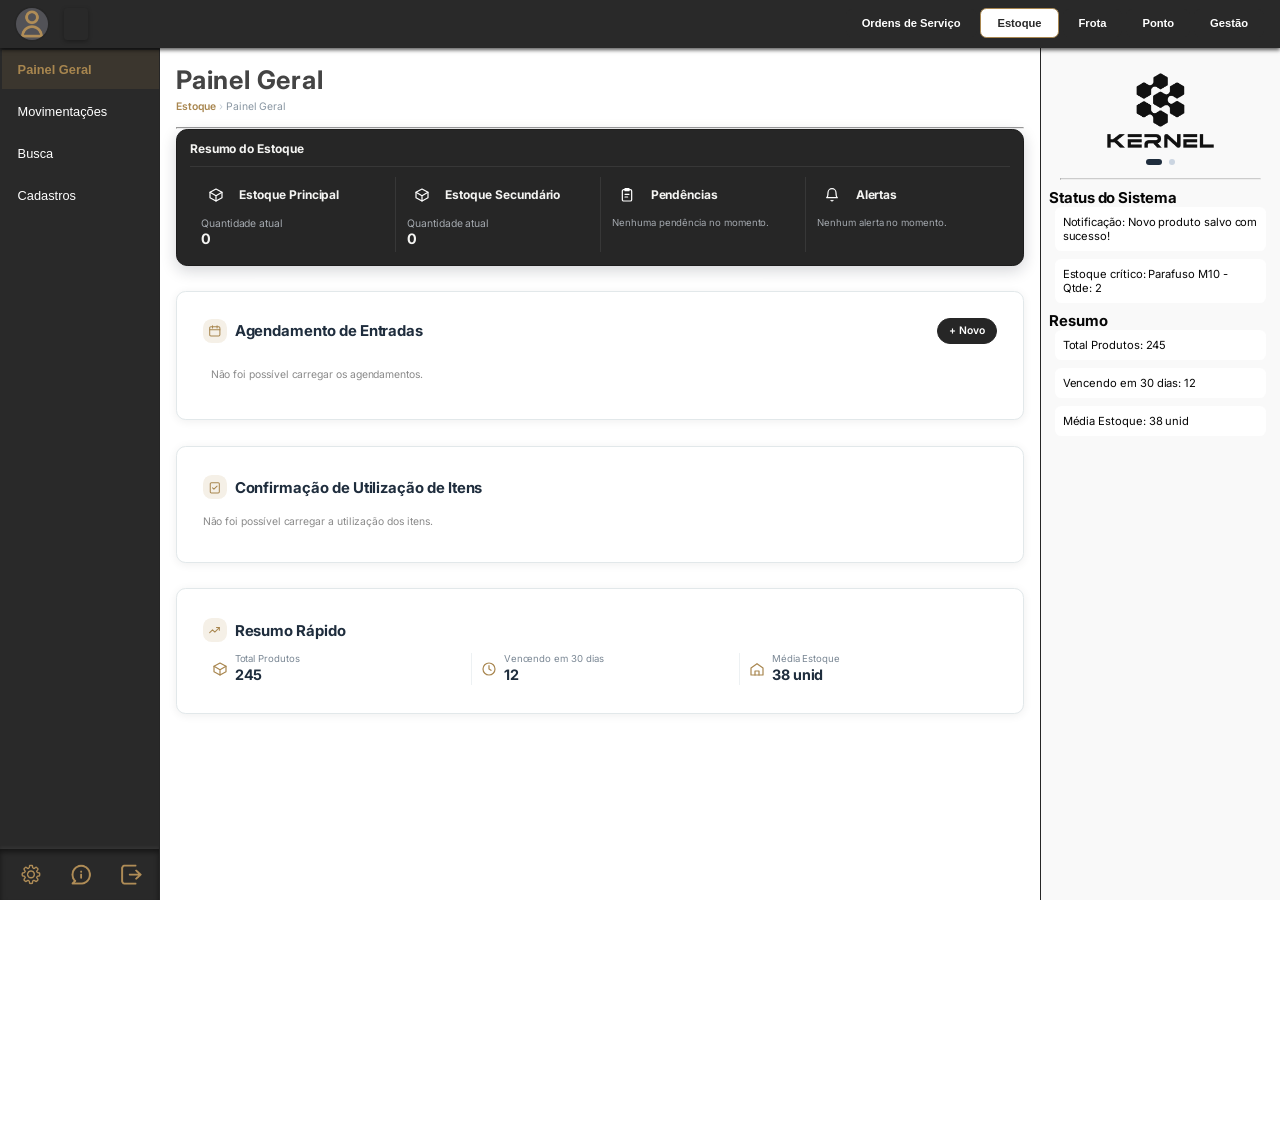
==== commit a092b484: "Interface em 80% em notebook e tablet deitado, 3 níveis de tamanho; trilha abaixo do título; sub-aba" ====
--- a/HTML/almoxarifado.html
+++ b/HTML/almoxarifado.html
@@ -2,9 +2,10 @@
 <html lang="pt-BR">
 <head>
   <meta charset="UTF-8" />
+  <script src="../SCRIPT/escala-tela.js?v=1"></script>
   <meta name="viewport" content="width=device-width, initial-scale=1" />
-  <link rel="stylesheet" href="../CSS/geral.css?v=72" />
-  <link rel="stylesheet" href="../CSS/almoxarifado.css?v=9" />
+  <link rel="stylesheet" href="../CSS/geral.css?v=73" />
+  <link rel="stylesheet" href="../CSS/almoxarifado.css?v=11" />
   <link rel="stylesheet" href="../CSS/ajuda.css?v=4" />
   <link rel="icon" href="../IMG/Icone.png" type="image/png">
   <title>Estoque</title>
@@ -628,10 +629,74 @@
       </div>
       </div>
       <hr class="aba-linha">
-      <form id="form-transferencia">
-       <!-- Conteúdo da antiga aba transferência -->
-        <button type="submit">Salvar Transferência</button>
+      <form id="form-transferencia" novalidate>
+        <div class="form-group linha inline-style-f12ec8">
+          <div class="form-coluna">
+            <div>
+              <label for="transf-data">DATA</label>
+              <input type="date" id="transf-data" required />
+            </div>
+            <div>
+              <label for="transf-filial">FILIAL DE DESTINO</label>
+              <input type="text" id="transf-filial" list="lista-filiais-transf" autocomplete="off" required />
+              <datalist id="lista-filiais-transf"></datalist>
+            </div>
+            <div>
+              <label for="transf-responsavel">RESPONSÁVEL PELA SAÍDA</label>
+              <input type="text" id="transf-responsavel" />
+            </div>
+          </div>
+          <div class="form-coluna">
+            <div>
+              <label for="transf-transportador">TRANSPORTADOR / VEÍCULO</label>
+              <input type="text" id="transf-transportador" />
+            </div>
+            <div class="mov-alto2">
+              <label for="transf-observacao">OBSERVAÇÃO</label>
+              <textarea id="transf-observacao"></textarea>
+            </div>
+          </div>
+          <div class="form-coluna">
+            <div>
+              <label for="transf-produto">PRODUTO</label>
+              <input type="text" id="transf-produto" list="lista-produtos-transf" autocomplete="off" />
+              <datalist id="lista-produtos-transf"></datalist>
+            </div>
+            <div>
+              <label for="transf-quantidade">QUANTIDADE</label>
+              <input type="number" id="transf-quantidade" min="1" />
+            </div>
+            <div>
+              <label>SALDO ATUAL</label>
+              <div class="mov-saldo" id="transf-saldo">Escolha o produto</div>
+            </div>
+          </div>
+        </div>
+        <div class="entrada-feedback" id="transf-feedback" hidden></div>
+        <div class="form-buttons">
+          <button type="button" id="transf-limpar" class="btn-secundario">Limpar</button>
+          <button type="button" id="transf-acrescentar" class="btn-secundario">Acrescentar item</button>
+          <button type="submit" id="transf-salvar" class="btn-primario">Registrar transferência</button>
+        </div>
       </form>
+      <div class="tabela-itens">
+        <h3>Itens desta transferência</h3>
+        <div class="tabela-produtos">
+          <table id="tabela-transf-itens" class="estilo-tabela">
+            <thead><tr><th>Produto</th><th>Quantidade</th><th>Saldo atual</th><th>Ações</th></tr></thead>
+            <tbody><tr><td colspan="4">Nenhum item acrescentado.</td></tr></tbody>
+          </table>
+        </div>
+      </div>
+      <div class="tabela-itens">
+        <h3>Transferências registradas</h3>
+        <div class="tabela-produtos">
+          <table id="tabela-transferencias" class="estilo-tabela">
+            <thead><tr><th>Nº</th><th>Data</th><th>Filial de destino</th><th>Itens</th><th>Quantidade</th><th>Responsável</th></tr></thead>
+            <tbody><tr><td colspan="6">Nenhuma transferência registrada.</td></tr></tbody>
+          </table>
+        </div>
+      </div>
     </div>
 
 
@@ -1502,20 +1567,21 @@
 });
 </script>
   <script src="../SCRIPT/logo-liquido.js?v=2"></script>
-  <script src="../SCRIPT/geral.js?v=42"></script>
+  <script src="../SCRIPT/geral.js?v=43"></script>
   <script src="../SCRIPT/ficha-registro.js?v=1"></script>
-  <script src="../SCRIPT/filtros-tabela.js?v=1"></script>
-  <script src="../SCRIPT/navegacao-subabas.js?v=1"></script>
-  <script src="../SCRIPT/configuracoes.js?v=7"></script>
+  <script src="../SCRIPT/filtros-tabela.js?v=2"></script>
+  <script src="../SCRIPT/navegacao-subabas.js?v=2"></script>
+  <script src="../SCRIPT/configuracoes.js?v=8"></script>
   <script src="../SCRIPT/protecao-print.js?v=3"></script>
   <script src="../SCRIPT/clima-ferro.js?v=14"></script>
   <script src="../SCRIPT/clima-painel.js?v=8"></script>
   <script src="../SCRIPT/ajuda/central.js?v=34"></script>
   <script src="../SCRIPT/gestao-nav.js?v=13"></script>
-  <script src="../SCRIPT/outos.js?v=2"></script>
+  <script src="../SCRIPT/outos.js?v=3"></script>
   <script src="../SCRIPT/estoque-contratos.js?v=4"></script>
   <script src="../SCRIPT/entrada-nota.js?v=1"></script>
   <script src="../SCRIPT/estoque-baixa.js?v=1"></script>
+  <script src="../SCRIPT/estoque-transferencia.js?v=1"></script>
   <script src="../SCRIPT/pre-tranferencia.js"></script>
 
 
--- a/CSS/geral.css
+++ b/CSS/geral.css
@@ -45,7 +45,7 @@
 body {
   font-family: "Inter", system-ui, -apple-system, "Segoe UI", Arial, sans-serif;
   letter-spacing: -0.005em;
-  min-height: 100vh;
+  min-height: calc(100vh / var(--zv, 1));
   display: grid;
   grid-template-columns: 200px 1fr 300px;
   grid-template-rows: 60px 1fr;
@@ -131,7 +131,7 @@
   position: fixed;
   top: 60px;
   left: 0;
-  height: calc(100vh - 60px);
+  height: calc(calc(100vh / var(--zv, 1)) - 60px);
   overflow-y: auto;
   overflow-x: hidden;
   box-sizing: border-box;
@@ -599,8 +599,8 @@
   .menu {
     width: 80%;
     max-width: 280px;
-    height: calc(100vh - 60px);
-    height: calc(100dvh - 60px);
+    height: calc(calc(100vh / var(--zv, 1)) - 60px);
+    height: calc(calc(100dvh / var(--zv, 1)) - 60px);
     position: fixed;
     top: 60px;
     left: 0;
@@ -746,7 +746,7 @@
   top: 60px; 
   right: 0; 
   width: 300px; 
-  height: calc(100vh - 60px); 
+  height: calc(calc(100vh / var(--zv, 1)) - 60px); 
   background-color: #f9f9f9; 
   border-left: 2px solid var(--cor-destaque); 
   overflow-y: auto; 
@@ -919,8 +919,8 @@
   box-shadow: 0 4px 8px rgba(0, 0, 0, 0.2);
   text-align: center;
   width: 300px;
-  max-width: min(92vw, 640px);
-  max-height: 88vh;
+  max-width: min(calc(92vw / var(--zv, 1)), 640px);
+  max-height: calc(88vh / var(--zv, 1));
   overflow-y: auto;
 }
 
@@ -1341,7 +1341,7 @@
     transform: translate(-50%, -50%);
     height: 44px;
     width: auto;
-    max-width: 50vw;
+    max-width: calc(50vw / var(--zv, 1));
     object-fit: contain;
     pointer-events: none;
   }
@@ -1394,7 +1394,7 @@
     top: calc(100% + 8px);
     right: 10px;
     left: 10px;
-    max-height: 60vh;
+    max-height: calc(60vh / var(--zv, 1));
     overflow-y: auto;
     background: #fff;
     color: var(--cor-texto);
@@ -2617,9 +2617,9 @@
    aparecerem no fim do menu. */
 @media (max-width: 768px) {
   .menu {
-    height: calc(100vh - 60px);
-    height: calc(100dvh - 60px);
-    max-height: calc(100dvh - 60px);
+    height: calc(calc(100vh / var(--zv, 1)) - 60px);
+    height: calc(calc(100dvh / var(--zv, 1)) - 60px);
+    max-height: calc(calc(100dvh / var(--zv, 1)) - 60px);
   }
   .menu .menu-bottom {
     position: sticky;
@@ -2641,8 +2641,8 @@
     left: auto !important;
     width: 85%;
     max-width: 320px;
-    height: calc(100vh - 60px);
-    height: calc(100dvh - 60px);
+    height: calc(calc(100vh / var(--zv, 1)) - 60px);
+    height: calc(calc(100dvh / var(--zv, 1)) - 60px);
     max-height: none !important;
     overflow-y: auto;
     border: 0 !important;
@@ -3151,7 +3151,7 @@
 /* ===== Configurações (engrenagem) ===== */
 .config-overlay { position: fixed; inset: 0; z-index: 2500; display: none; align-items: center; justify-content: center; padding: 16px; background: rgba(15, 23, 42, .45); }
 .config-overlay.aberta { display: flex; }
-.config-painel { width: 100%; max-width: 520px; max-height: calc(100dvh - 32px); display: flex; flex-direction: column; overflow: hidden; border-radius: 14px; background: #fff; box-shadow: 0 20px 50px rgba(0,0,0,.25); }
+.config-painel { width: 100%; max-width: 520px; max-height: calc(calc(100dvh / var(--zv, 1)) - 32px); display: flex; flex-direction: column; overflow: hidden; border-radius: 14px; background: #fff; box-shadow: 0 20px 50px rgba(0,0,0,.25); }
 .config-cabecalho { display: flex; align-items: center; justify-content: space-between; padding: 14px 18px; background: #1F2D3D; color: #fff; font-size: 17px; font-weight: 700; }
 .config-fechar { width: 34px; height: 34px; border: 0; border-radius: 50%; background: #fff; color: #1F2D3D; font-size: 22px; line-height: 1; cursor: pointer; }
 .config-corpo { overflow-y: auto; overscroll-behavior: contain; padding: 4px 18px 18px; }
@@ -3171,7 +3171,7 @@
 @media (max-width: 768px) { .config-bloco input[type="text"], .config-bloco input[type="email"], .config-bloco input[type="password"] { font-size: 16px; } .config-bloco .btn-primario { align-self: stretch; } }
 
 /* Preferências de tela */
-html.texto-grande body { zoom: 1.1; }
+body { zoom: var(--zv, 1); } /* SCRIPT/escala-tela.js */
 html.sem-animacoes *, html.sem-animacoes *::before, html.sem-animacoes *::after { animation: none !important; transition: none !important; }
 
 /* ===== Crachá digital (perfil do usuário) ===== */
@@ -3216,7 +3216,7 @@
 
 /* Crachá: foto por cima da faixa, capacitações e QR */
 .cracha-identidade { position: relative; z-index: 1; }
-.cracha { max-height: calc(100dvh - 32px); overflow-y: auto; overscroll-behavior: contain; }
+.cracha { max-height: calc(calc(100dvh / var(--zv, 1)) - 32px); overflow-y: auto; overscroll-behavior: contain; }
 .cracha-caps { margin: 16px 18px 0; }
 .cracha-caps:empty { display: none; }
 .cracha-caps h4 { margin: 0 0 8px; font-size: 10.5px; font-weight: 700; letter-spacing: .06em; text-transform: uppercase; color: #94a3b8; }
@@ -3398,7 +3398,7 @@
    Padrão das tabelas: clique na linha abre a ficha; Editar e Excluir ficam aqui. */
 .fr-fundo { position: fixed; inset: 0; background: rgba(15, 23, 42, 0.45); z-index: calc(var(--z-modal) + 300); display: flex; align-items: center; justify-content: center; padding: 16px; }
 .fr-fundo[hidden] { display: none; }
-.fr-janela { background: #fff; border-radius: 14px; width: min(640px, 100%); max-height: calc(100vh - 32px); display: flex; flex-direction: column; box-shadow: 0 12px 40px rgba(0, 0, 0, 0.25); }
+.fr-janela { background: #fff; border-radius: 14px; width: min(640px, 100%); max-height: calc(calc(100vh / var(--zv, 1)) - 32px); display: flex; flex-direction: column; box-shadow: 0 12px 40px rgba(0, 0, 0, 0.25); }
 .fr-topo { display: flex; justify-content: space-between; align-items: flex-start; gap: 12px; padding: 18px 20px 10px; border-bottom: 1px solid #eef1f4; }
 .fr-cabeca h3 { margin: 0; font-size: 18px; color: #1F2D3D; }
 .fr-sub { color: #64748b; font-size: 13px; }
@@ -3421,7 +3421,7 @@
 body.fr-aberta { overflow: hidden; }
 @media (max-width: 768px) {
   .fr-fundo { align-items: flex-end; padding: 0; }
-  .fr-janela { width: 100%; border-radius: 16px 16px 0 0; max-height: 90vh; }
+  .fr-janela { width: 100%; border-radius: 16px 16px 0 0; max-height: calc(90vh / var(--zv, 1)); }
 }
 .linha-clicavel, tr[data-fr] { cursor: pointer; }
 .linha-clicavel:hover td, tr[data-fr]:hover td { background: #faf7f1; }
@@ -3513,7 +3513,7 @@
 .mi-grupo:hover span { background: rgba(168, 134, 79, 0.45); }
 
 /* Busca e seletor sobre os mapas */
-.mi-ctl { width: 230px; max-width: calc(100vw - 80px); background: var(--cor-fundo, #fff); border: 1px solid rgba(0,0,0,.15); border-radius: 8px; padding: 6px; box-shadow: 0 2px 8px rgba(0,0,0,.15); font-size: 13px; color: inherit; }
+.mi-ctl { width: 230px; max-width: calc(calc(100vw / var(--zv, 1)) - 80px); background: var(--cor-fundo, #fff); border: 1px solid rgba(0,0,0,.15); border-radius: 8px; padding: 6px; box-shadow: 0 2px 8px rgba(0,0,0,.15); font-size: 13px; color: inherit; }
 .mi-busca { width: 100%; box-sizing: border-box; padding: 6px 8px; border: 1px solid rgba(0,0,0,.2); border-radius: 6px; font: inherit; background: transparent; color: inherit; }
 .mi-resultados { max-height: 200px; overflow: auto; margin-top: 4px; }
 .mi-resultados button { display: block; width: 100%; text-align: left; background: none; border: 0; padding: 5px 6px; border-radius: 4px; cursor: pointer; font: inherit; color: inherit; white-space: nowrap; overflow: hidden; text-overflow: ellipsis; }
@@ -3529,3 +3529,18 @@
 .et-th .tf-icone-th:not(.et-icone) { right: 40px; }
 .tf-barra .et-barra { margin-left: 8px; }
 .et-icone.et-carregando, .et-barra.et-carregando { opacity: .4; pointer-events: none; }
+
+/* Trilha sempre abaixo do nome da aba, também nos cabeçalhos com sub-abas ao lado */
+@media (min-width: 768px) {
+  .entrada-header:has(> .aba-trilha) {
+    display: grid; grid-template-columns: minmax(0, 1fr) auto; column-gap: 16px; align-items: center;
+  }
+  .entrada-header:has(> .aba-trilha) > .aba-legenda { grid-column: 1; grid-row: 1; }
+  .entrada-header:has(> .aba-trilha) > .aba-trilha { grid-column: 1; grid-row: 2; margin: 4px 0 12px; }
+  .entrada-header:has(> .aba-trilha) > :not(.aba-legenda):not(.aba-trilha) { grid-column: 2; grid-row: 1 / span 2; align-self: center; margin-top: 0; }
+}
+/* Sub-abas nunca escondidas por rolagem lateral em telas a partir de tablet: quebram linha se faltar espaço */
+@media (min-width: 769px) {
+  .opcoes-abas { flex-wrap: wrap; overflow-x: visible; row-gap: 6px; }
+  .entrada-header:has(> .aba-trilha) > .opcoes-abas { justify-content: flex-end; max-width: 100%; }
+}
--- a/CSS/almoxarifado.css
+++ b/CSS/almoxarifado.css
@@ -1064,30 +1064,30 @@
 /* ===== Movimentações (Entrada, Retirada, Devolução): três colunas alinhadas =====
    Cada campo ocupa uma linha de altura fixa; imagem e observações ocupam várias linhas,
    assim cada campo fica na mesma altura do vizinho das outras colunas. */
-:is(#form-entrada-produto, #form-retiradas, #form-devolucao, #form-baixa) > .linha {
+:is(#form-entrada-produto, #form-retiradas, #form-devolucao, #form-baixa, #form-transferencia) > .linha {
   display: grid !important;
   grid-template-columns: repeat(3, minmax(0, 1fr));
   gap: 0 24px !important;
   align-items: start;
 }
-:is(#form-entrada-produto, #form-retiradas, #form-devolucao, #form-baixa) > .linha > .form-coluna {
+:is(#form-entrada-produto, #form-retiradas, #form-devolucao, #form-baixa, #form-transferencia) > .linha > .form-coluna {
   display: grid; grid-auto-rows: 62px; row-gap: 12px;
   min-width: 0; max-width: none; flex: none; margin: 0; padding: 0;
 }
-:is(#form-entrada-produto, #form-retiradas, #form-devolucao, #form-baixa) .form-coluna > div:not(.image-preview-container) {
+:is(#form-entrada-produto, #form-retiradas, #form-devolucao, #form-baixa, #form-transferencia) .form-coluna > div:not(.image-preview-container) {
   display: flex; flex-direction: column; justify-content: flex-end; gap: 6px; min-width: 0; margin: 0; width: auto;
 }
-:is(#form-entrada-produto, #form-retiradas, #form-devolucao, #form-baixa) .form-coluna > [hidden] { display: none !important; }
-:is(#form-entrada-produto, #form-retiradas, #form-devolucao, #form-baixa) .form-coluna label { margin: 0; line-height: 18px; white-space: nowrap; overflow: hidden; text-overflow: ellipsis; }
-:is(#form-entrada-produto, #form-retiradas, #form-devolucao, #form-baixa) .form-coluna :is(input, select) { height: 38px; width: 100%; box-sizing: border-box; margin: 0; }
+:is(#form-entrada-produto, #form-retiradas, #form-devolucao, #form-baixa, #form-transferencia) .form-coluna > [hidden] { display: none !important; }
+:is(#form-entrada-produto, #form-retiradas, #form-devolucao, #form-baixa, #form-transferencia) .form-coluna label { margin: 0; line-height: 18px; white-space: nowrap; overflow: hidden; text-overflow: ellipsis; }
+:is(#form-entrada-produto, #form-retiradas, #form-devolucao, #form-baixa, #form-transferencia) .form-coluna :is(input, select) { height: 38px; width: 100%; box-sizing: border-box; margin: 0; }
 .mov-alto2 { grid-row: span 2; }
 .mov-alto3 { grid-row: span 3; }
 .mov-alto4 { grid-row: span 4; }
-:is(#form-entrada-produto, #form-retiradas, #form-devolucao, #form-baixa) .form-coluna > :is(.mov-alto3, .mov-alto4) { justify-content: flex-start !important; }
-:is(#form-retiradas, #form-devolucao, #form-baixa) .form-coluna textarea {
+:is(#form-entrada-produto, #form-retiradas, #form-devolucao, #form-baixa, #form-transferencia) .form-coluna > :is(.mov-alto3, .mov-alto4) { justify-content: flex-start !important; }
+:is(#form-retiradas, #form-devolucao, #form-baixa, #form-transferencia) .form-coluna textarea {
   flex: 1; width: 100%; height: auto; min-height: 0; box-sizing: border-box; resize: none; margin: 0;
 }
-:is(#form-entrada-produto, #form-retiradas, #form-devolucao, #form-baixa) .form-coluna > .mov-alto2 {
+:is(#form-entrada-produto, #form-retiradas, #form-devolucao, #form-baixa, #form-transferencia) .form-coluna > .mov-alto2 {
   width: 100% !important; max-width: none !important; height: 100% !important; margin: 0 !important;
   box-sizing: border-box; display: flex; align-items: center; justify-content: center;
   border: 1px solid #ccc; border-radius: 8px; background: #fff; overflow: hidden;
@@ -1097,15 +1097,15 @@
 #retirada-aviso-contrato { position: relative; z-index: 1; }
 
 @media (max-width: 768px) {
-  :is(#form-entrada-produto, #form-retiradas, #form-devolucao, #form-baixa) > .linha { grid-template-columns: 1fr; gap: 12px !important; }
-  :is(#form-entrada-produto, #form-retiradas, #form-devolucao, #form-baixa) > .linha > .form-coluna { grid-auto-rows: auto; }
+  :is(#form-entrada-produto, #form-retiradas, #form-devolucao, #form-baixa, #form-transferencia) > .linha { grid-template-columns: 1fr; gap: 12px !important; }
+  :is(#form-entrada-produto, #form-retiradas, #form-devolucao, #form-baixa, #form-transferencia) > .linha > .form-coluna { grid-auto-rows: auto; }
   .mov-alto2 { min-height: 150px; }
   .mov-alto3, .mov-alto4 { grid-row: auto; }
-  :is(#form-retiradas, #form-devolucao, #form-baixa) .form-coluna textarea { min-height: 100px; }
+  :is(#form-retiradas, #form-devolucao, #form-baixa, #form-transferencia) .form-coluna textarea { min-height: 100px; }
 }
 
 /* Botões das movimentações: afastados dos campos */
-:is(#form-retiradas, #form-devolucao, #form-baixa) .form-buttons { margin-top: 24px; display: flex; flex-wrap: wrap; gap: 10px; }
+:is(#form-retiradas, #form-devolucao, #form-baixa, #form-transferencia) .form-buttons { margin-top: 24px; display: flex; flex-wrap: wrap; gap: 10px; }
 .mov-saldo { height: 38px; display: flex; align-items: center; padding: 0 12px; border-radius: 8px; background: #f4f2ee; font-weight: 600; color: #444; box-sizing: border-box; }
 .mov-saldo.mov-saldo-erro { color: #9B3B32; }
 
@@ -1147,3 +1147,6 @@
 .nota-outro-nome { font-size: 12px; color: #6b6b6b; margin-top: 2px; }
 .entrada-nota button { background: #fff !important; color: #262626 !important; border: 1px solid #cfc8bb !important; border-radius: 8px !important; box-shadow: none !important; cursor: pointer; }
 .entrada-nota button:hover { border-color: var(--cor-primaria) !important; color: var(--cor-primaria-escura, #86683A) !important; }
+
+/* Textarea de duas linhas (não é a caixa de imagem) */
+#form-transferencia .form-coluna > div.mov-alto2 { border: 0; background: transparent; display: flex; flex-direction: column; align-items: stretch; justify-content: flex-start; overflow: visible; }
